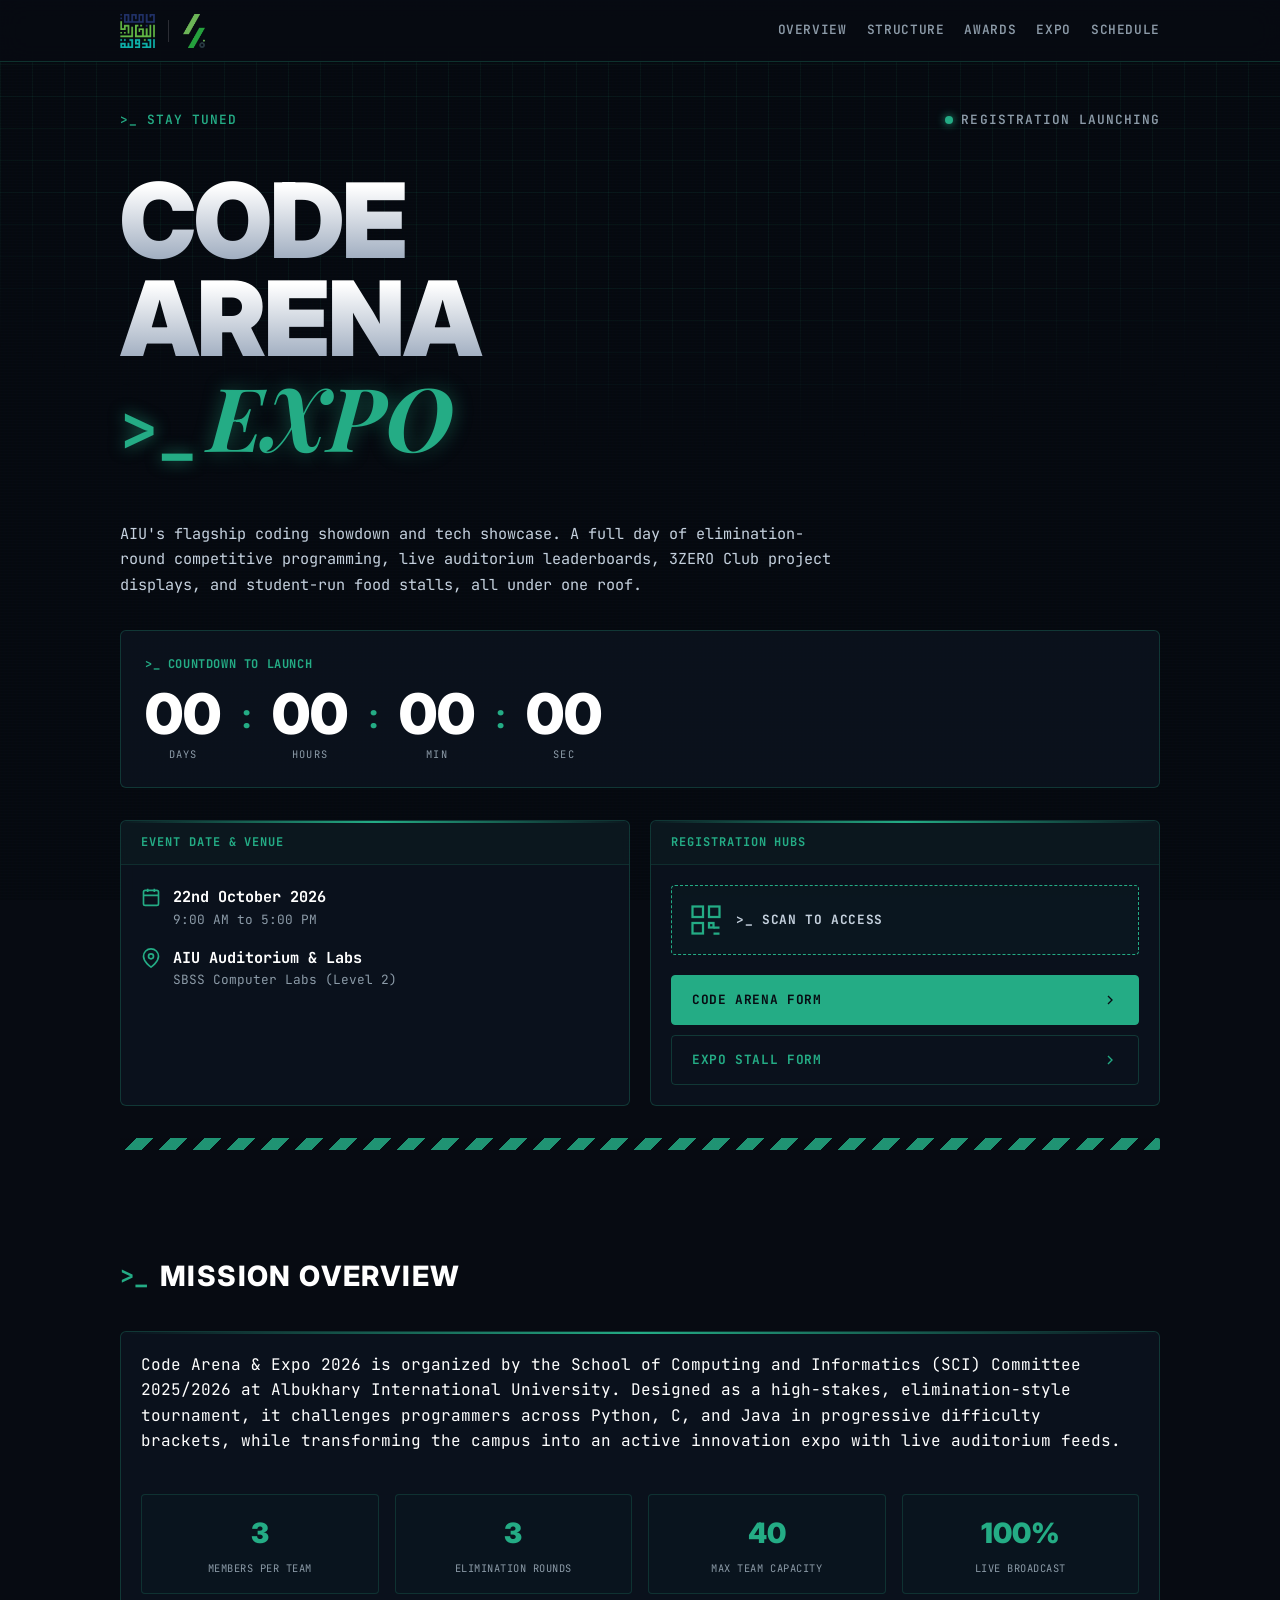
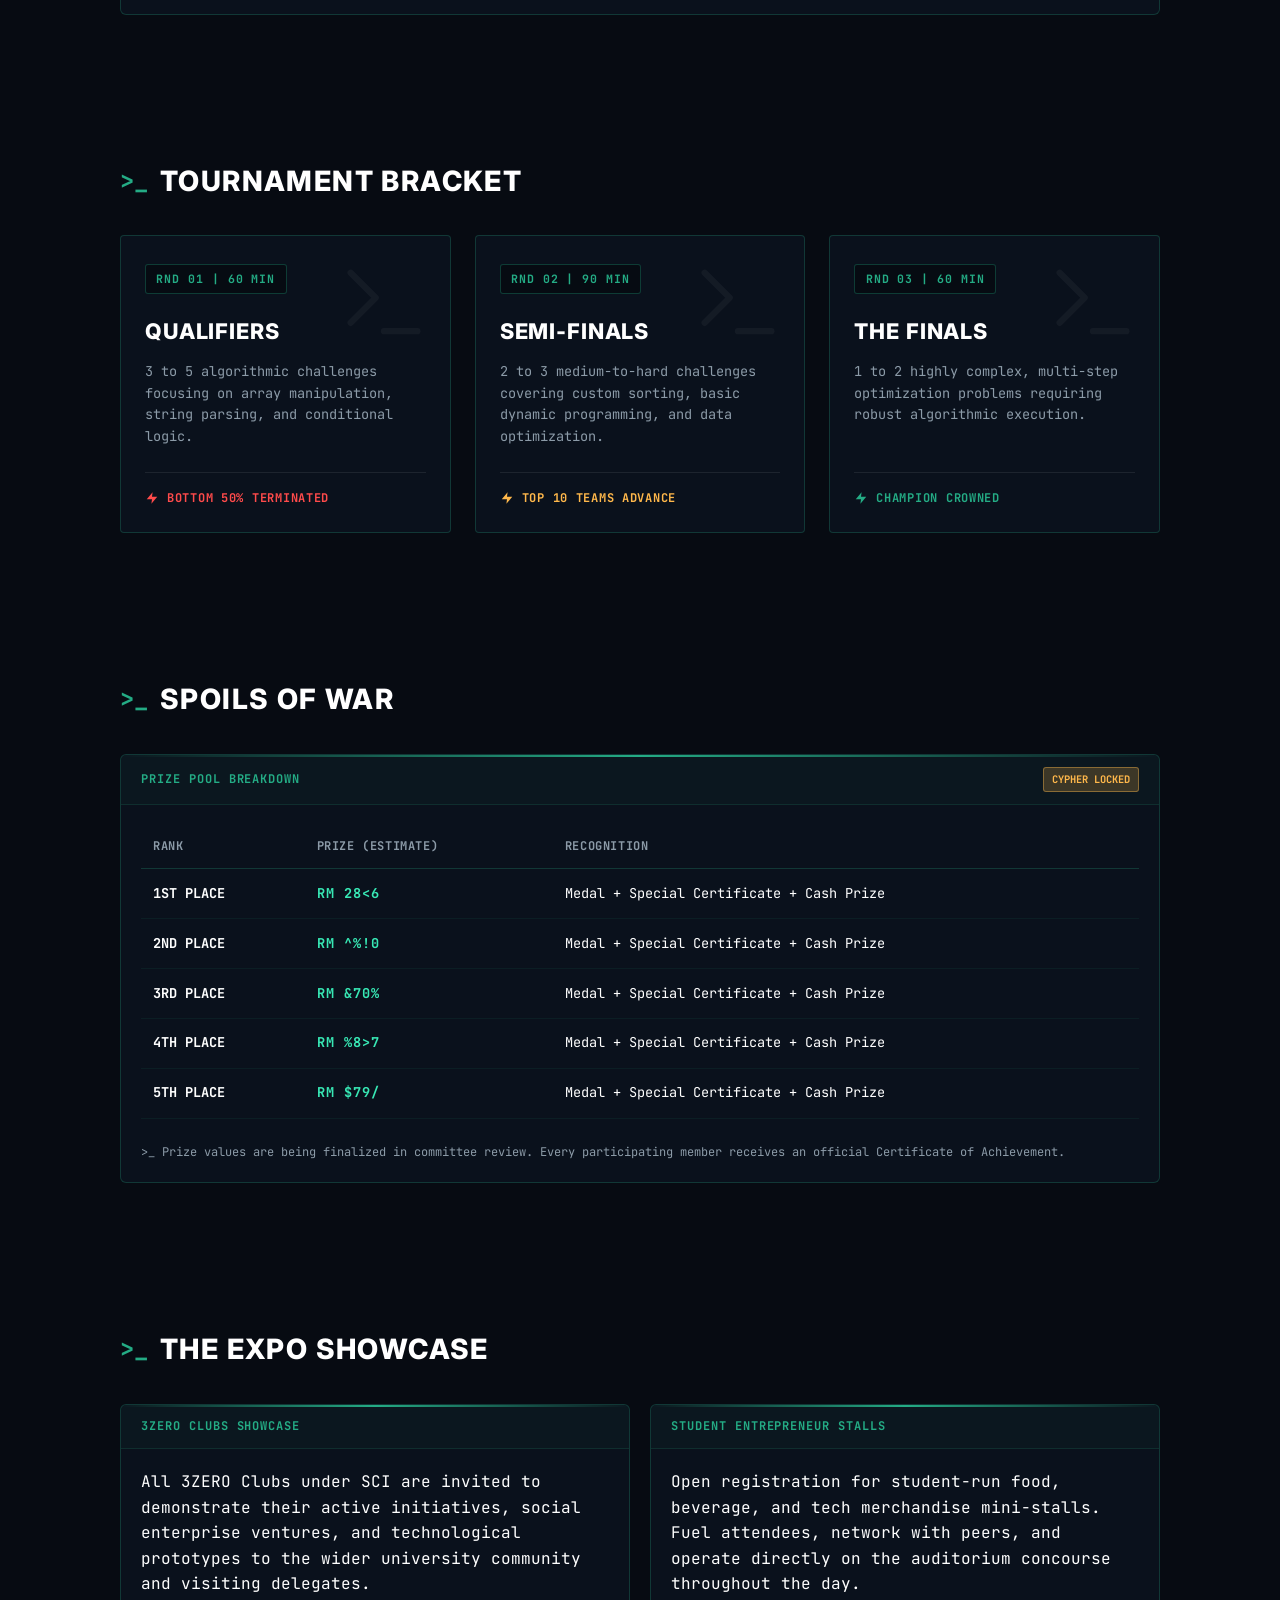
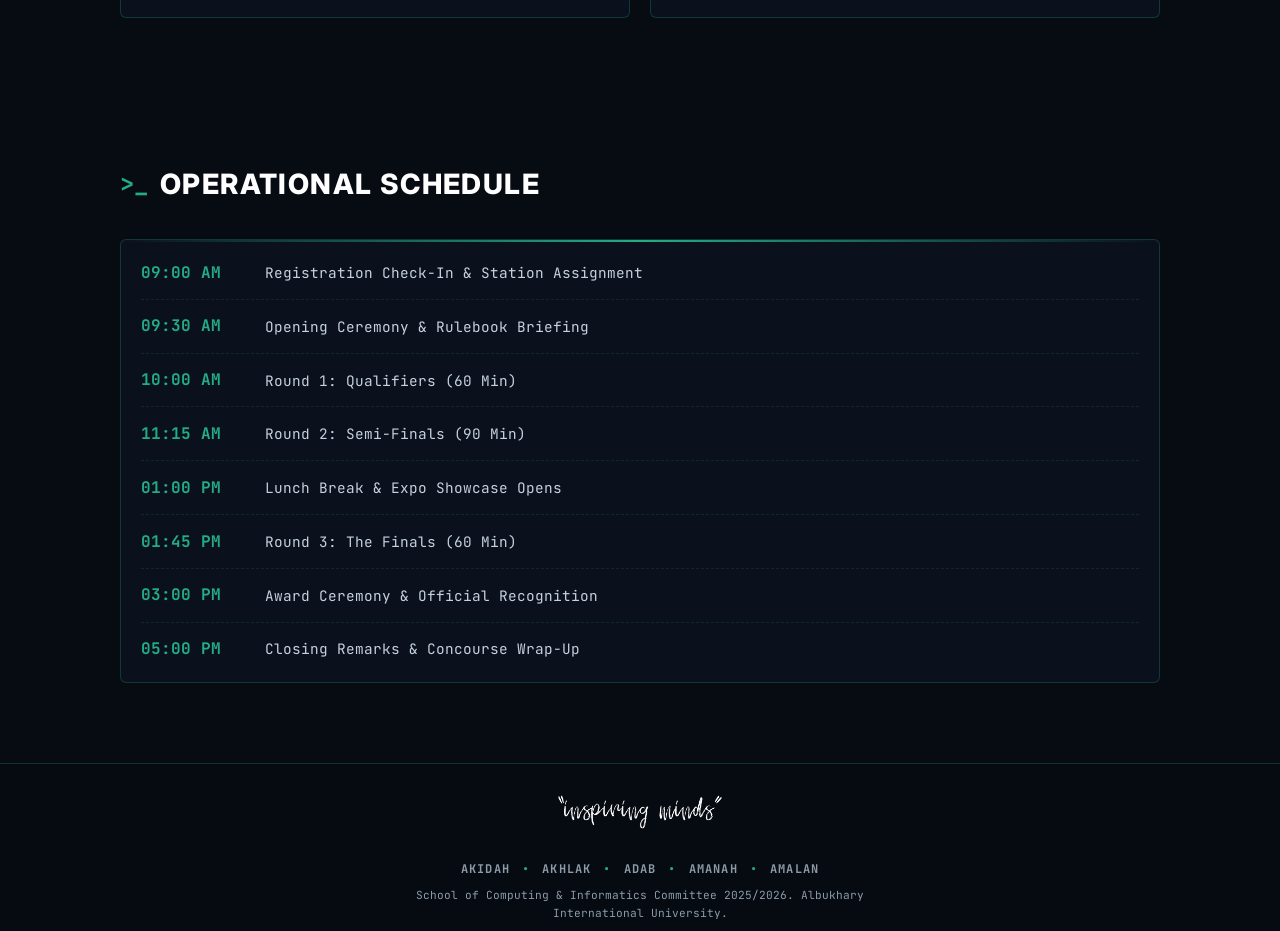
==== index.html @ a4b7fe15 "feat: initial commit for Code Arena & Expo microsite:page" ====
<!DOCTYPE html>
<html lang="en">
<head>
    <meta charset="UTF-8">
    <meta name="viewport" content="width=device-width, initial-scale=1.0">
    <title>Code Arena & Expo 2026 | SCI AIU</title>
    <link rel="stylesheet" href="style.css">
    <link rel="preconnect" href="https://fonts.googleapis.com">
    <link rel="preconnect" href="https://fonts.gstatic.com" crossorigin>
    <link href="https://fonts.googleapis.com/css2?family=Inter:wght@400;700;800;900&family=JetBrains+Mono:wght@400;600;700&family=Playfair+Display:ital,wght@1,600;1,700&display=swap" rel="stylesheet">
</head>
<body>
    <div class="grid-background"></div>
    <div class="scanline"></div>

    <!-- Navigation Header -->
    <header class="navbar">
        <div class="nav-container">
            <div class="logo-group">
                <a href="#" class="logo-link" aria-label="Albukhary International University Home">
                    <img src="aiu-logo.png" alt="AIU Logo" class="brand-logo logo-aiu">
                </a>
                <span class="logo-divider" aria-hidden="true"></span>
                <a href="#" class="logo-link" aria-label="School of Computing and Informatics">
                    <img src="sci-logo.png" alt="SCI Logo" class="brand-logo logo-sci">
                </a>
            </div>
            
            <nav class="nav-links">
                <a href="#overview">OVERVIEW</a>
                <a href="#structure">STRUCTURE</a>
                <a href="#awards">AWARDS</a>
                <a href="#expo">EXPO</a>
                <a href="#schedule">SCHEDULE</a>
            </nav>
        </div>
    </header>

    <main>
        <!-- Hero Section -->
        <section id="hero" class="hero-section">
            <div class="container hero-layout">
                <div class="hero-header-bar">
                    <span class="terminal-tag">>_ STAY TUNED</span>
                    <div class="status-indicator">
                        <span class="pulse-dot"></span>
                        <span>REGISTRATION LAUNCHING</span>
                    </div>
                </div>

                <div class="title-wrapper">
                    <h1 class="main-title">
                        <span class="title-code">CODE</span>
                        <span class="title-arena">ARENA</span>
                    </h1>
                    <div class="expo-line">
                        <span class="prompt-symbol">>_</span>
                        <span class="title-expo">EXPO</span>
                    </div>
                </div>

                <p class="hero-tagline">
                    AIU's flagship coding showdown and tech showcase. A full day of elimination-round competitive programming, live auditorium leaderboards, 3ZERO Club project displays, and student-run food stalls, all under one roof.
                </p>

                <!-- Live Countdown -->
                <div class="countdown-container">
                    <div class="countdown-title">>_ COUNTDOWN TO LAUNCH</div>
                    <div class="countdown-timer" id="countdown">
                        <div class="timer-unit">
                            <span class="timer-num" id="days">00</span>
                            <span class="timer-label">DAYS</span>
                        </div>
                        <span class="timer-colon">:</span>
                        <div class="timer-unit">
                            <span class="timer-num" id="hours">00</span>
                            <span class="timer-label">HOURS</span>
                        </div>
                        <span class="timer-colon">:</span>
                        <div class="timer-unit">
                            <span class="timer-num" id="minutes">00</span>
                            <span class="timer-label">MIN</span>
                        </div>
                        <span class="timer-colon">:</span>
                        <div class="timer-unit">
                            <span class="timer-num" id="seconds">00</span>
                            <span class="timer-label">SEC</span>
                        </div>
                    </div>
                </div>

                <!-- Action Cards: Date & QR -->
                <div class="action-grid">
                    <div class="terminal-card">
                        <div class="card-header">
                            <span class="card-title">EVENT DATE & VENUE</span>
                        </div>
                        <div class="card-body">
                            <div class="meta-row">
                                <svg class="icon-svg meta-icon" viewBox="0 0 24 24" fill="none" stroke="currentColor" stroke-width="2">
                                    <rect x="3" y="4" width="18" height="18" rx="2" ry="2"></rect>
                                    <line x1="16" y1="2" x2="16" y2="6"></line>
                                    <line x1="8" y1="2" x2="8" y2="6"></line>
                                    <line x1="3" y1="10" x2="21" y2="10"></line>
                                </svg>
                                <div>
                                    <div class="meta-main">22nd October 2026</div>
                                    <div class="meta-sub">9:00 AM to 5:00 PM</div>
                                </div>
                            </div>
                            <div class="meta-row">
                                <svg class="icon-svg meta-icon" viewBox="0 0 24 24" fill="none" stroke="currentColor" stroke-width="2">
                                    <path d="M21 10c0 7-9 13-9 13s-9-6-9-13a9 9 0 0 1 18 0z"></path>
                                    <circle cx="12" cy="10" r="3"></circle>
                                </svg>
                                <div>
                                    <div class="meta-main">AIU Auditorium & Labs</div>
                                    <div class="meta-sub">SBSS Computer Labs (Level 2)</div>
                                </div>
                            </div>
                        </div>
                    </div>

                    <div class="terminal-card qr-card">
                        <div class="card-header">
                            <span class="card-title">REGISTRATION HUBS</span>
                        </div>
                        <div class="card-body qr-body">
                            <div class="qr-placeholder" title="QR Code Placeholder">
                                <svg class="icon-svg qr-icon" viewBox="0 0 24 24" fill="none" stroke="currentColor" stroke-width="1.5">
                                    <rect x="3" y="3" width="7" height="7"></rect>
                                    <rect x="14" y="3" width="7" height="7"></rect>
                                    <rect x="3" y="14" width="7" height="7"></rect>
                                    <rect x="14" y="14" width="3" height="3"></rect>
                                    <line x1="17" y1="17" x2="21" y2="17"></line>
                                    <line x1="17" y1="21" x2="21" y2="21"></line>
                                </svg>
                                <span class="qr-text">>_ SCAN TO ACCESS</span>
                            </div>
                            <div class="btn-group">
                                <a href="#arena-reg" class="btn btn-primary">
                                    <span>CODE ARENA FORM</span>
                                    <svg class="icon-svg" viewBox="0 0 24 24" fill="none" stroke="currentColor" stroke-width="2">
                                        <polyline points="9 18 15 12 9 6"></polyline>
                                    </svg>
                                </a>
                                <a href="#expo-reg" class="btn btn-secondary">
                                    <span>EXPO STALL FORM</span>
                                    <svg class="icon-svg" viewBox="0 0 24 24" fill="none" stroke="currentColor" stroke-width="2">
                                        <polyline points="9 18 15 12 9 6"></polyline>
                                    </svg>
                                </a>
                            </div>
                        </div>
                    </div>
                </div>

                <!-- Hazard Banner Strip -->
                <div class="hazard-strip"></div>
            </div>
        </section>

        <!-- Overview Section -->
        <section id="overview" class="section">
            <div class="container">
                <div class="section-title-wrap">
                    <span class="terminal-prefix">>_</span>
                    <h2 class="section-title">MISSION OVERVIEW</h2>
                </div>
                <div class="terminal-card">
                    <div class="card-body">
                        <p class="lead-text">
                            Code Arena & Expo 2026 is organized by the School of Computing and Informatics (SCI) Committee 2025/2026 at Albukhary International University. Designed as a high-stakes, elimination-style tournament, it challenges programmers across Python, C, and Java in progressive difficulty brackets, while transforming the campus into an active innovation expo with live auditorium feeds.
                        </p>
                        <div class="stats-grid">
                            <div class="stat-box">
                                <div class="stat-num">3</div>
                                <div class="stat-label">MEMBERS PER TEAM</div>
                            </div>
                            <div class="stat-box">
                                <div class="stat-num">3</div>
                                <div class="stat-label">ELIMINATION ROUNDS</div>
                            </div>
                            <div class="stat-box">
                                <div class="stat-num">40</div>
                                <div class="stat-label">MAX TEAM CAPACITY</div>
                            </div>
                            <div class="stat-box">
                                <div class="stat-num">100%</div>
                                <div class="stat-label">LIVE BROADCAST</div>
                            </div>
                        </div>
                    </div>
                </div>
            </div>
        </section>

        <!-- Structure Section -->
        <section id="structure" class="section">
            <div class="container">
                <div class="section-title-wrap">
                    <span class="terminal-prefix">>_</span>
                    <h2 class="section-title">TOURNAMENT BRACKET</h2>
                </div>

                <div class="bracket-grid">
                    <!-- Round 1 -->
                    <div class="round-card">
                        <div class="round-badge">RND 01 | 60 MIN</div>
                        <h3 class="round-title">QUALIFIERS</h3>
                        <p class="round-desc">3 to 5 algorithmic challenges focusing on array manipulation, string parsing, and conditional logic.</p>
                        <div class="round-cutoff cut-danger">BOTTOM 50% TERMINATED</div>
                    </div>

                    <!-- Round 2 -->
                    <div class="round-card">
                        <div class="round-badge">RND 02 | 90 MIN</div>
                        <h3 class="round-title">SEMI-FINALS</h3>
                        <p class="round-desc">2 to 3 medium-to-hard challenges covering custom sorting, basic dynamic programming, and data optimization.</p>
                        <div class="round-cutoff cut-warning">TOP 10 TEAMS ADVANCE</div>
                    </div>

                    <!-- Round 3 -->
                    <div class="round-card">
                        <div class="round-badge">RND 03 | 60 MIN</div>
                        <h3 class="round-title">THE FINALS</h3>
                        <p class="round-desc">1 to 2 highly complex, multi-step optimization problems requiring robust algorithmic execution.</p>
                        <div class="round-cutoff cut-success">CHAMPION CROWNED</div>
                    </div>
                </div>
            </div>
        </section>

        <!-- Awards Section -->
        <section id="awards" class="section">
            <div class="container">
                <div class="section-title-wrap">
                    <span class="terminal-prefix">>_</span>
                    <h2 class="section-title">SPOILS OF WAR</h2>
                </div>

                <div class="terminal-card">
                    <div class="card-header">
                        <span class="card-title">PRIZE POOL BREAKDOWN</span>
                        <span class="status-badge">CYPHER LOCKED</span>
                    </div>
                    <div class="card-body">
                        <div class="awards-table-wrapper">
                            <table class="cyber-table">
                                <thead>
                                    <tr>
                                        <th>RANK</th>
                                        <th>PRIZE (ESTIMATE)</th>
                                        <th>RECOGNITION</th>
                                    </tr>
                                </thead>
                                <tbody>
                                    <tr>
                                        <td class="rank-cell">1ST PLACE</td>
                                        <td class="prize-cell cypher-text" data-target="RM 1,000">RM ****</td>
                                        <td>Medal + Special Certificate + Cash Prize</td>
                                    </tr>
                                    <tr>
                                        <td class="rank-cell">2ND PLACE</td>
                                        <td class="prize-cell cypher-text" data-target="RM 750">RM ***</td>
                                        <td>Medal + Special Certificate + Cash Prize</td>
                                    </tr>
                                    <tr>
                                        <td class="rank-cell">3RD PLACE</td>
                                        <td class="prize-cell cypher-text" data-target="RM 500">RM ***</td>
                                        <td>Medal + Special Certificate + Cash Prize</td>
                                    </tr>
                                    <tr>
                                        <td class="rank-cell">4TH PLACE</td>
                                        <td class="prize-cell cypher-text" data-target="RM 300">RM ***</td>
                                        <td>Medal + Special Certificate + Cash Prize</td>
                                    </tr>
                                    <tr>
                                        <td class="rank-cell">5TH PLACE</td>
                                        <td class="prize-cell cypher-text" data-target="RM 150">RM ***</td>
                                        <td>Medal + Special Certificate + Cash Prize</td>
                                    </tr>
                                </tbody>
                            </table>
                        </div>
                        <p class="table-note">>_ Prize values are being finalized in committee review. Every participating member receives an official Certificate of Achievement.</p>
                    </div>
                </div>
            </div>
        </section>

        <!-- Expo Section -->
        <section id="expo" class="section">
            <div class="container">
                <div class="section-title-wrap">
                    <span class="terminal-prefix">>_</span>
                    <h2 class="section-title">THE EXPO SHOWCASE</h2>
                </div>

                <div class="expo-grid">
                    <div class="terminal-card">
                        <div class="card-header">
                            <span class="card-title">3ZERO CLUBS SHOWCASE</span>
                        </div>
                        <div class="card-body">
                            <p>All 3ZERO Clubs under SCI are invited to demonstrate their active initiatives, social enterprise ventures, and technological prototypes to the wider university community and visiting delegates.</p>
                        </div>
                    </div>

                    <div class="terminal-card">
                        <div class="card-header">
                            <span class="card-title">STUDENT ENTREPRENEUR STALLS</span>
                        </div>
                        <div class="card-body">
                            <p>Open registration for student-run food, beverage, and tech merchandise mini-stalls. Fuel attendees, network with peers, and operate directly on the auditorium concourse throughout the day.</p>
                        </div>
                    </div>
                </div>
            </div>
        </section>

        <!-- Schedule Section -->
        <section id="schedule" class="section">
            <div class="container">
                <div class="section-title-wrap">
                    <span class="terminal-prefix">>_</span>
                    <h2 class="section-title">OPERATIONAL SCHEDULE</h2>
                </div>

                <div class="terminal-card">
                    <div class="card-body">
                        <ul class="timeline-list">
                            <li class="timeline-item">
                                <span class="time-stamp">09:00 AM</span>
                                <span class="time-desc">Registration Check-In & Station Assignment</span>
                            </li>
                            <li class="timeline-item">
                                <span class="time-stamp">09:30 AM</span>
                                <span class="time-desc">Opening Ceremony & Rulebook Briefing</span>
                            </li>
                            <li class="timeline-item">
                                <span class="time-stamp">10:00 AM</span>
                                <span class="time-desc">Round 1: Qualifiers (60 Min)</span>
                            </li>
                            <li class="timeline-item">
                                <span class="time-stamp">11:15 AM</span>
                                <span class="time-desc">Round 2: Semi-Finals (90 Min)</span>
                            </li>
                            <li class="timeline-item">
                                <span class="time-stamp">01:00 PM</span>
                                <span class="time-desc">Lunch Break & Expo Showcase Opens</span>
                            </li>
                            <li class="timeline-item">
                                <span class="time-stamp">01:45 PM</span>
                                <span class="time-desc">Round 3: The Finals (60 Min)</span>
                            </li>
                            <li class="timeline-item">
                                <span class="time-stamp">03:00 PM</span>
                                <span class="time-desc">Award Ceremony & Official Recognition</span>
                            </li>
                            <li class="timeline-item">
                                <span class="time-stamp">05:00 PM</span>
                                <span class="time-desc">Closing Remarks & Concourse Wrap-Up</span>
                            </li>
                        </ul>
                    </div>
                </div>
            </div>
        </section>
    </main>

    <!-- Footer -->
    <footer class="footer">
        <div class="container footer-content">
            <div class="quote-wrapper">
                <a href="#" class="footer-link" aria-label="Inspiring Minds">
                    <img src="inspiring-minds.png" alt="Inspiring Minds Logo" class="brand-footer inspiring-minds">
                </a>
                <!-- <span class="quote-text">"inspiring minds"</span> -->
            </div>
            <div class="values-bar">
                <span>AKIDAH</span>
                <span class="dot">•</span>
                <span>AKHLAK</span>
                <span class="dot">•</span>
                <span>ADAB</span>
                <span class="dot">•</span>
                <span>AMANAH</span>
                <span class="dot">•</span>
                <span>AMALAN</span>
            </div>
            <div class="copyright-text">
                School of Computing & Informatics Committee 2025/2026. Albukhary International University.
            </div>
        </div>
    </footer>

    <script src="script.js"></script>
</body>
</html>
---- style.css ----
/* Design System Variables */
:root {
    --bg-dark: #070b12;
    --bg-card: rgba(13, 20, 32, 0.75);
    --border-color: rgba(36, 172, 133, 0.25);
    --border-glow: #24ac85;
    --accent-mint: #24ac85;
    --accent-mint-bright: #38e8b5;
    --accent-silver: #c5d1de;
    --text-white: #ffffff;
    --text-muted: #8c9ba8;
    --danger-red: #ff4b4b;
    --warning-yellow: #ffb84b;
    
    --font-heading: 'Inter', -apple-system, BlinkMacSystemFont, sans-serif;
    --font-mono: 'JetBrains Mono', monospace;
    --font-serif: 'Playfair Display', serif;
}

* {
    box-sizing: border-box;
    margin: 0;
    padding: 0;
}

html {
    scroll-behavior: smooth;
    background-color: var(--bg-dark);
    color: var(--text-white);
    font-family: var(--font-mono);
}

body {
    min-height: 100vh;
    position: relative;
    overflow-x: hidden;
    line-height: 1.6;
}

/* --- Global Canvas & Background Elements --- */
.global-canvas {
    position: fixed;
    inset: 0;
    pointer-events: none;
    z-index: -2;
    overflow: hidden;
}

/* Faint Chevron */
.bg-chevron {
    position: absolute;
    top: 10%;
    right: -5%;
    width: clamp(300px, 50vw, 650px);
    height: auto;
    color: rgba(36, 172, 133, 0.05); /* Very faint mint */
    transform: scale(1.1);
}

/* Floating Tech Squares using radial-gradient dots */
.floating-data-nodes {
    position: absolute;
    inset: 0;
    background-image: 
        radial-gradient(rgba(36, 172, 133, 0.3) 2px, transparent 2px),
        radial-gradient(rgba(36, 172, 133, 0.15) 3px, transparent 3px),
        radial-gradient(rgba(36, 172, 133, 0.25) 2px, transparent 2px);
    background-size: 250px 250px, 400px 400px, 300px 300px;
    background-position: 15% 20%, 80% 60%, 45% 85%;
    opacity: 0.8;
}

/* Cyber Grid & Scanline Background */
/* .grid-background {
    position: fixed;
    top: 0;
    left: 0;
    width: 100vw;
    height: 100vh;
    background-image: 
        linear-gradient(to right, rgba(36, 172, 133, 0.05) 1px, transparent 1px),
        linear-gradient(to bottom, rgba(36, 172, 133, 0.05) 1px, transparent 1px);
    background-size: 32px 32px;
    pointer-events: none;
    z-index: -2;
} */

.grid-background {
  position: fixed;
  top: 0;
  left: 0;
  width: 100vw;
  height: 100vh;
  background-image: 
    linear-gradient(to right, rgba(36, 172, 133, 0.08) 1px, transparent 1px),
    linear-gradient(to bottom, rgba(36, 172, 133, 0.08) 1px, transparent 1px);
  background-size: 32px 32px;
  pointer-events: none;
  z-index: -2;

  /* Radial fade mask from Code 2 */
  -webkit-mask-image: radial-gradient(ellipse 80% 50% at 50% 0%, #000 70%, transparent 100%);
  mask-image: radial-gradient(ellipse 80% 50% at 50% 0%, #000 70%, transparent 100%);
}

.scanline {
    position: fixed;
    top: 0;
    left: 0;
    width: 100vw;
    height: 100vh;
    background: linear-gradient(rgba(18, 16, 16, 0) 50%, rgba(0, 0, 0, 0.25) 50%), linear-gradient(90deg, rgba(255, 0, 0, 0.02), rgba(0, 255, 0, 0.01), rgba(0, 0, 255, 0.02));
    background-size: 100% 3px, 4px 100%;
    pointer-events: none;
    z-index: -1;
    opacity: 0.6;
}

/* Layout Utilities */
.container {
    width: 100%;
    max-width: 1080px;
    margin: 0 auto;
    padding: 0 1.25rem;
}

.section {
    padding: 4.5rem 0;
}

.section-title-wrap {
    display: flex;
    align-items: center;
    gap: 0.75rem;
    margin-bottom: 2rem;
}

.terminal-prefix {
    color: var(--accent-mint);
    font-size: 1.5rem;
    font-weight: 700;
}

.section-title {
    font-family: var(--font-heading);
    font-size: 1.75rem;
    font-weight: 800;
    letter-spacing: 0.05em;
    color: var(--text-white);
}

/* Navigation Header */
.navbar {
    position: sticky;
    top: 0;
    background: rgba(7, 11, 18, 0.9);
    backdrop-filter: blur(12px);
    border-bottom: 1px solid var(--border-color);
    z-index: 100;
}

.nav-container {
    max-width: 1080px;
    margin: 0 auto;
    padding: 0.85rem 1.25rem;
    display: flex;
    justify-content: space-between;
    align-items: center;
}

.logo-group {
    display: flex;
    align-items: center;
    gap: 1rem;
}

/* .logo-placeholder {
    display: flex;
    align-items: center;
    gap: 0.5rem;
    padding: 0.35rem 0.65rem;
    border: 1px dashed var(--accent-mint);
    border-radius: 4px;
    color: var(--accent-mint);
    font-size: 0.85rem;
    font-weight: 700;
}

.logo-text {
    letter-spacing: 0.05em;
}

.sci-badge {
    background: var(--accent-mint);
    color: var(--bg-dark);
    font-family: var(--font-heading);
    font-weight: 800;
    font-size: 0.85rem;
    padding: 0.35rem 0.75rem;
    border-radius: 3px;
    letter-spacing: 0.05em;
} */

/* Navigation Logos */
.logo-group {
    display: flex;
    align-items: center;
    gap: 0.85rem;
}

.logo-link {
    display: inline-flex;
    align-items: center;
    text-decoration: none;
    line-height: 0;
}

.brand-logo {
    height: 34px;
    width: auto;
    object-fit: contain;
    display: block;
    transition: filter 0.2s ease, opacity 0.2s ease;
}

.brand-logo:hover {
    filter: drop-shadow(0 0 8px rgba(36, 172, 134, 0.843));
    opacity: 0.95;
}

/* Subtle tech vertical divider between the two brand marks */
.logo-divider {
    width: 1px;
    height: 22px;
    background: rgba(255, 255, 255, 0.15);
}

.nav-links {
    display: flex;
    gap: 1.25rem;
}

.nav-links a {
    color: var(--text-muted);
    text-decoration: none;
    font-size: 0.8rem;
    font-weight: 600;
    letter-spacing: 0.05em;
    transition: color 0.2s ease, text-shadow 0.2s ease;
}

.nav-links a:hover {
    color: var(--accent-mint-bright);
    text-shadow: 0 0 8px rgba(36, 172, 133, 0.6);
}

/* Hero Section */
.hero-section {
    padding: 3rem 0 2rem 0;
}

.hero-layout {
    display: flex;
    flex-direction: column;
    gap: 2rem;
}

.hero-header-bar {
    display: flex;
    justify-content: space-between;
    align-items: center;
    font-size: 0.8rem;
    font-weight: 600;
    letter-spacing: 0.08em;
}

.terminal-tag {
    color: var(--accent-mint);
}

.status-indicator {
    display: flex;
    align-items: center;
    gap: 0.5rem;
    color: var(--text-muted);
}

.pulse-dot {
    width: 8px;
    height: 8px;
    background-color: var(--accent-mint);
    border-radius: 50%;
    box-shadow: 0 0 8px var(--accent-mint);
    animation: pulse 1.8s infinite;
}

/* Title Styling matching Poster Canva specs */
.title-wrapper {
    display: flex;
    flex-direction: column;
    margin: 0.5rem 0;
}

.main-title {
    font-family: var(--font-heading);
    font-size: clamp(3rem, 10vw, 6.5rem);
    font-weight: 900;
    line-height: 0.95;
    letter-spacing: -0.02em;
    display: flex;
    flex-direction: column;
}

.title-code, .title-arena {
    background: linear-gradient(180deg, #ffffff 15%, #94a3b8 100%);
    -webkit-background-clip: text;
    -webkit-text-fill-color: transparent;
    display: block;
}

.expo-line {
    display: flex;
    align-items: baseline;
    gap: 0.75rem;
    margin-top: 0.25rem;
}

.prompt-symbol {
    font-family: var(--font-mono);
    font-size: clamp(2rem, 6vw, 4rem);
    color: var(--accent-mint);
    font-weight: 700;
    text-shadow: 0 0 16px rgba(36, 172, 133, 0.6);
}

.title-expo {
    font-family: var(--font-serif);
    font-style: italic;
    font-size: clamp(2.5rem, 8vw, 5.5rem);
    font-weight: 700;
    color: var(--accent-mint);
    line-height: 1;
    text-shadow: 0 0 20px rgba(36, 172, 133, 0.4);
}

.hero-tagline {
    font-size: 0.95rem;
    color: var(--accent-silver);
    max-width: 720px;
    line-height: 1.7;
}

/* Countdown Clock */
.countdown-container {
    background: var(--bg-card);
    border: 1px solid var(--border-color);
    border-radius: 6px;
    padding: 1.5rem;
    position: relative;
}

.countdown-title {
    font-size: 0.75rem;
    color: var(--accent-mint);
    font-weight: 700;
    margin-bottom: 0.75rem;
    letter-spacing: 0.05em;
}

.countdown-timer {
    display: flex;
    align-items: center;
    gap: 1rem;
}

.timer-unit {
    display: flex;
    flex-direction: column;
    align-items: center;
}

.timer-num {
    font-family: var(--font-heading);
    font-size: clamp(2rem, 6vw, 3.5rem);
    font-weight: 900;
    color: var(--text-white);
    line-height: 1;
}

.timer-label {
    font-size: 0.65rem;
    color: var(--text-muted);
    letter-spacing: 0.1em;
    margin-top: 0.25rem;
}

.timer-colon {
    font-size: 2rem;
    color: var(--accent-mint);
    font-weight: 700;
    margin-bottom: 1rem;
}

/* Action Cards */
.action-grid {
    display: grid;
    grid-template-columns: 1fr;
    gap: 1.25rem;
}

@media (min-width: 768px) {
    .action-grid {
        grid-template-columns: 1fr 1fr;
    }
}

.terminal-card {
    background: var(--bg-card);
    border: 1px solid var(--border-color);
    border-radius: 6px;
    position: relative;
    overflow: hidden;
    backdrop-filter: blur(8px);
}

.terminal-card::before {
    content: '';
    position: absolute;
    top: 0;
    left: 0;
    width: 100%;
    height: 2px;
    background: linear-gradient(90deg, transparent, var(--accent-mint), transparent);
}

.card-header {
    display: flex;
    justify-content: space-between;
    align-items: center;
    padding: 0.75rem 1.25rem;
    border-bottom: 1px solid rgba(36, 172, 133, 0.15);
    background: rgba(36, 172, 133, 0.03);
}

.card-title {
    font-size: 0.75rem;
    font-weight: 700;
    color: var(--accent-mint);
    letter-spacing: 0.08em;
}

.card-body {
    padding: 1.25rem;
    display: flex;
    flex-direction: column;
    gap: 1rem;
}

.meta-row {
    display: flex;
    align-items: flex-start;
    gap: 0.75rem;
}

.meta-icon {
    width: 20px;
    height: 20px;
    color: var(--accent-mint);
    flex-shrink: 0;
    margin-top: 2px;
}

.meta-main {
    font-size: 0.95rem;
    font-weight: 700;
    color: var(--text-white);
}

.meta-sub {
    font-size: 0.8rem;
    color: var(--text-muted);
}

/* QR Code & Buttons */
.qr-body {
    display: flex;
    flex-direction: column;
    gap: 1.25rem;
}

.qr-placeholder {
    display: flex;
    align-items: center;
    gap: 0.75rem;
    padding: 1rem;
    border: 1px dashed var(--accent-mint);
    border-radius: 4px;
    background: rgba(36, 172, 133, 0.03);
}

.qr-icon {
    width: 36px;
    height: 36px;
    color: var(--accent-mint);
}

.qr-text {
    font-size: 0.8rem;
    font-weight: 700;
    color: var(--accent-silver);
    letter-spacing: 0.05em;
}

.btn-group {
    display: flex;
    flex-direction: column;
    gap: 0.65rem;
}

.btn {
    display: flex;
    align-items: center;
    justify-content: space-between;
    padding: 0.85rem 1.25rem;
    font-family: var(--font-mono);
    font-size: 0.8rem;
    font-weight: 700;
    text-decoration: none;
    border-radius: 4px;
    transition: all 0.25s ease;
    letter-spacing: 0.05em;
}

.btn .icon-svg {
    width: 16px;
    height: 16px;
    transition: transform 0.2s ease;
}

.btn:hover .icon-svg {
    transform: translateX(4px);
}

.btn-primary {
    background: var(--accent-mint);
    color: var(--bg-dark);
    border: 1px solid var(--accent-mint);
}

.btn-primary:hover {
    background: var(--accent-mint-bright);
    box-shadow: 0 0 14px rgba(36, 172, 133, 0.6);
}

.btn-secondary {
    background: transparent;
    color: var(--accent-mint);
    border: 1px solid var(--border-color);
}

.btn-secondary:hover {
    background: rgba(36, 172, 133, 0.1);
    border-color: var(--accent-mint);
}

/* Hazard Banner Strip matching poster */
.hazard-strip {
    height: 12px;
    width: 100%;
    background: repeating-linear-gradient(
        -45deg,
        var(--accent-mint),
        var(--accent-mint) 12px,
        var(--bg-dark) 12px,
        var(--bg-dark) 24px
    );
    border-radius: 2px;
    opacity: 0.85;
}

/* Stats Grid */
.stats-grid {
    display: grid;
    grid-template-columns: repeat(2, 1fr);
    gap: 1rem;
    margin-top: 1.5rem;
}

@media (min-width: 640px) {
    .stats-grid {
        grid-template-columns: repeat(4, 1fr);
    }
}

.stat-box {
    border: 1px solid rgba(36, 172, 133, 0.2);
    background: rgba(36, 172, 133, 0.02);
    padding: 1rem;
    border-radius: 4px;
    text-align: center;
}

.stat-num {
    font-family: var(--font-heading);
    font-size: 1.75rem;
    font-weight: 900;
    color: var(--accent-mint);
}

.stat-label {
    font-size: 0.65rem;
    color: var(--text-muted);
    letter-spacing: 0.05em;
    margin-top: 0.25rem;
}

/* Tournament Bracket
.bracket-grid {
    display: grid;
    grid-template-columns: 1fr;
    gap: 1.25rem;
}

@media (min-width: 768px) {
    .bracket-grid {
        grid-template-columns: repeat(3, 1fr);
    }
}

.round-card {
    background: var(--bg-card);
    border: 1px solid var(--border-color);
    border-radius: 6px;
    padding: 1.5rem;
    display: flex;
    flex-direction: column;
    gap: 0.85rem;
    position: relative;
    transition: transform 0.2s ease, border-color 0.2s ease;
}

.round-card:hover {
    transform: translateY(-4px);
    border-color: var(--accent-mint);
}

.round-badge {
    font-size: 0.75rem;
    font-weight: 700;
    color: var(--accent-mint);
    letter-spacing: 0.08em;
}

.round-title {
    font-family: var(--font-heading);
    font-size: 1.25rem;
    font-weight: 800;
    color: var(--text-white);
}

.round-desc {
    font-size: 0.85rem;
    color: var(--text-muted);
    line-height: 1.5;
    flex-grow: 1;
}

.round-cutoff {
    font-size: 0.75rem;
    font-weight: 700;
    padding: 0.45rem 0.65rem;
    border-radius: 3px;
    letter-spacing: 0.05em;
    text-align: center;
}

.cut-danger {
    background: rgba(255, 75, 75, 0.15);
    color: var(--danger-red);
    border: 1px solid rgba(255, 75, 75, 0.3);
}

.cut-warning {
    background: rgba(255, 184, 75, 0.15);
    color: var(--warning-yellow);
    border: 1px solid rgba(255, 184, 75, 0.3);
}

.cut-success {
    background: rgba(36, 172, 133, 0.15);
    color: var(--accent-mint);
    border: 1px solid var(--accent-mint);
} */


.bracket-grid {
    display: grid;
    grid-template-columns: 1fr;
    gap: 1.5rem;
}

@media (min-width: 768px) {
    .bracket-grid {
        grid-template-columns: repeat(3, 1fr);
    }
}

.round-card {
    position: relative;
    background: var(--bg-card);
    border: 1px solid var(--border-color);
    border-radius: 4px;
    padding: 1.75rem 1.5rem 1.5rem;
    display: flex;
    flex-direction: column;
    overflow: hidden;
    transition: border-color 0.25s ease, transform 0.25s ease, box-shadow 0.25s ease;
}

.round-card:hover {
    transform: translateY(-3px);
    border-color: var(--accent-mint);
    box-shadow: 0 10px 30px -10px rgba(0, 0, 0, 0.6), 0 0 15px rgba(36, 172, 133, 0.12);
}

/* Watermark Terminal SVG (Injected via CSS mask) */
.round-card::before {
    content: "";
    position: absolute;
    top: 1rem;
    right: 1rem;
    width: 100px;
    height: 100px;
    background-color: #ffffff;
    -webkit-mask: url("data:image/svg+xml,%3Csvg xmlns='http://www.w3.org/2000/svg' viewBox='0 0 24 24' fill='none' stroke='black' stroke-width='1.5' stroke-linecap='round' stroke-linejoin='round'%3E%3Cpolyline points='4 17 10 11 4 5'/%3E%3Cline x1='12' y1='19' x2='20' y2='19'/%3E%3C/svg%3E") no-repeat center / contain;
    mask: url("data:image/svg+xml,%3Csvg xmlns='http://www.w3.org/2000/svg' viewBox='0 0 24 24' fill='none' stroke='black' stroke-width='1.5' stroke-linecap='round' stroke-linejoin='round'%3E%3Cpolyline points='4 17 10 11 4 5'/%3E%3Cline x1='12' y1='19' x2='20' y2='19'/%3E%3C/svg%3E") no-repeat center / contain;
    opacity: 0.04;
    pointer-events: none;
    transition: opacity 0.3s ease, transform 0.3s ease;
}

.round-card:hover::before {
    opacity: 0.08;
    transform: scale(1.04);
}

/* Badge (Self-aligned mono tag pill) */
.round-badge {
    align-self: flex-start;
    font-family: var(--font-mono);
    font-size: 0.72rem;
    font-weight: 700;
    color: var(--accent-mint);
    background: rgba(7, 11, 18, 0.8);
    border: 1px solid rgba(36, 172, 133, 0.3);
    padding: 0.3rem 0.65rem;
    border-radius: 3px;
    letter-spacing: 0.08em;
    margin-bottom: 1.25rem;
    z-index: 1;
}

/* Titles & Descriptions */
.round-title {
    font-family: var(--font-heading);
    font-size: 1.35rem;
    font-weight: 800;
    color: var(--text-white);
    letter-spacing: 0.04em;
    text-transform: uppercase;
    margin-bottom: 0.75rem;
    z-index: 1;
}

.round-desc {
    font-size: 0.85rem;
    color: var(--text-muted);
    line-height: 1.6;
    flex-grow: 1;
    margin-bottom: 1.5rem;
    z-index: 1;
}

/* Footer Cutoff Badges with Zap SVG Mask */
.round-cutoff {
    margin-top: auto;
    display: flex;
    align-items: center;
    gap: 0.5rem;
    font-family: var(--font-mono);
    font-size: 0.75rem;
    font-weight: 700;
    letter-spacing: 0.06em;
    text-transform: uppercase;
    padding-top: 1rem;
    border-top: 1px solid rgba(255, 255, 255, 0.08);
    z-index: 1;
}

/* Pure SVG Zap icon via CSS mask (no emojis, inherits color) */
.round-cutoff::before {
    content: "";
    display: inline-block;
    width: 14px;
    height: 14px;
    flex-shrink: 0;
    background-color: currentColor;
    -webkit-mask: url("data:image/svg+xml,%3Csvg xmlns='http://www.w3.org/2000/svg' viewBox='0 0 24 24' fill='black'%3E%3Cpolygon points='13 2 3 14 12 14 11 22 21 10 12 10 13 2'/%3E%3C/svg%3E") no-repeat center / contain;
    mask: url("data:image/svg+xml,%3Csvg xmlns='http://www.w3.org/2000/svg' viewBox='0 0 24 24' fill='black'%3E%3Cpolygon points='13 2 3 14 12 14 11 22 21 10 12 10 13 2'/%3E%3C/svg%3E") no-repeat center / contain;
}

.cut-danger {
    color: var(--danger-red);
}

.cut-warning {
    color: var(--warning-yellow);
}

.cut-success {
    color: var(--accent-mint);
}


/* Awards Section & Cyber Matrix Table */
.status-badge {
    font-size: 0.65rem;
    font-weight: 700;
    background: rgba(255, 184, 75, 0.2);
    color: var(--warning-yellow);
    padding: 0.2rem 0.5rem;
    border-radius: 3px;
    border: 1px solid rgba(255, 184, 75, 0.4);
}

.awards-table-wrapper {
    overflow-x: auto;
}

.cyber-table {
    width: 100%;
    border-collapse: collapse;
    font-size: 0.85rem;
    text-align: left;
}

.cyber-table th {
    padding: 0.75rem;
    border-bottom: 1px solid var(--border-color);
    color: var(--text-muted);
    font-size: 0.75rem;
    letter-spacing: 0.05em;
}

.cyber-table td {
    padding: 0.85rem 0.75rem;
    border-bottom: 1px solid rgba(36, 172, 133, 0.08);
}

.rank-cell {
    font-weight: 700;
    color: var(--text-white);
}

.prize-cell {
    font-family: var(--font-mono);
    font-weight: 700;
    color: var(--accent-mint-bright);
    letter-spacing: 0.08em;
}

.cypher-text {
    cursor: pointer;
    user-select: none;
    transition: color 0.2s ease;
}

.table-note {
    font-size: 0.75rem;
    color: var(--text-muted);
    margin-top: 0.5rem;
}

/* Expo Section */
.expo-grid {
    display: grid;
    grid-template-columns: 1fr;
    gap: 1.25rem;
}

@media (min-width: 768px) {
    .expo-grid {
        grid-template-columns: 1fr 1fr;
    }
}

/* Schedule Timeline */
.timeline-list {
    list-style: none;
    display: flex;
    flex-direction: column;
    gap: 0.85rem;
}

.timeline-item {
    display: flex;
    flex-direction: column;
    gap: 0.25rem;
    padding-bottom: 0.85rem;
    border-bottom: 1px dashed rgba(36, 172, 133, 0.15);
}

@media (min-width: 640px) {
    .timeline-item {
        flex-direction: row;
        align-items: center;
        gap: 1.5rem;
    }
}

.timeline-item:last-child {
    border-bottom: none;
    padding-bottom: 0;
}

.time-stamp {
    font-weight: 700;
    color: var(--accent-mint);
    min-width: 100px;
}

.time-desc {
    color: var(--accent-silver);
    font-size: 0.9rem;
}

/* Footer */
.footer {
    border-top: 1px solid var(--border-color);
    padding: 0.5rem 0;
    background: rgba(7, 11, 18, 0.95);
    margin-top: 0.5rem;
}

.footer-content {
    display: flex;
    flex-direction: column;
    align-items: center;
    gap: 0.5rem;
    text-align: center;
}

/* .quote-text {
    font-family: var(--font-serif);
    font-style: italic;
    font-size: 1.4rem;
    color: var(--accent-silver);
} */

.brand-footer {
    height: 80px;
    width: auto;
    object-fit: contain;
    display: block;
    transition: filter 0.5s ease, opacity 0.2s ease;
}

.brand-footer:hover {
    filter: drop-shadow(0 0 8px rgb(36, 172, 134));
    opacity: 0.95;
    transition: 0.5s;
}

.values-bar {
    display: flex;
    flex-wrap: wrap;
    justify-content: center;
    gap: 0.75rem;
    font-size: 0.75rem;
    font-weight: 700;
    letter-spacing: 0.1em;
    color: var(--text-muted);
}

.values-bar .dot {
    color: var(--accent-mint);
}

.copyright-text {
    font-size: 0.7rem;
    color: var(--text-muted);
    max-width: 500px;
}

/* Icons */
.icon-svg {
    display: inline-block;
    vertical-align: middle;
}

/* Animations */
@keyframes pulse {
    0% {
        transform: scale(0.95);
        box-shadow: 0 0 0 0 rgba(36, 172, 133, 0.7);
    }
    70% {
        transform: scale(1);
        box-shadow: 0 0 0 8px rgba(36, 172, 133, 0);
    }
    100% {
        transform: scale(0.95);
        box-shadow: 0 0 0 0 rgba(36, 172, 133, 0);
    }
}
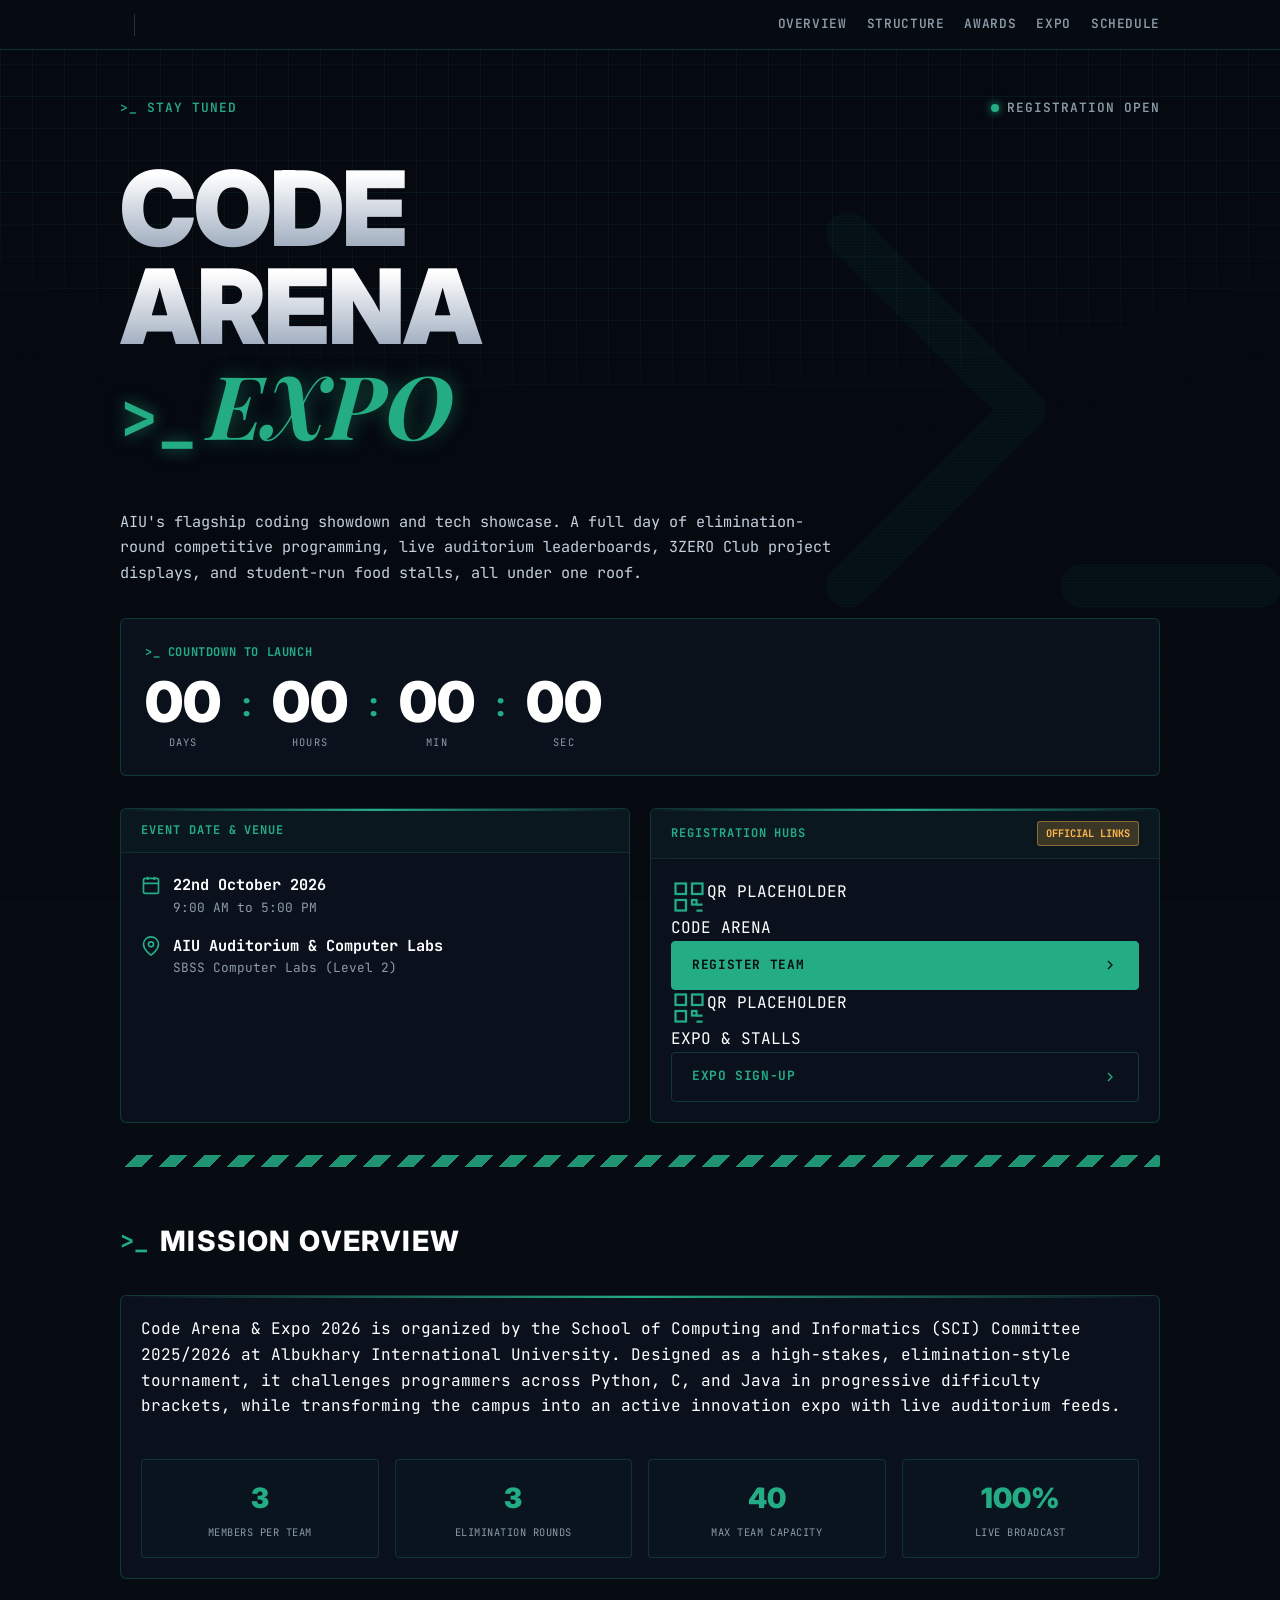
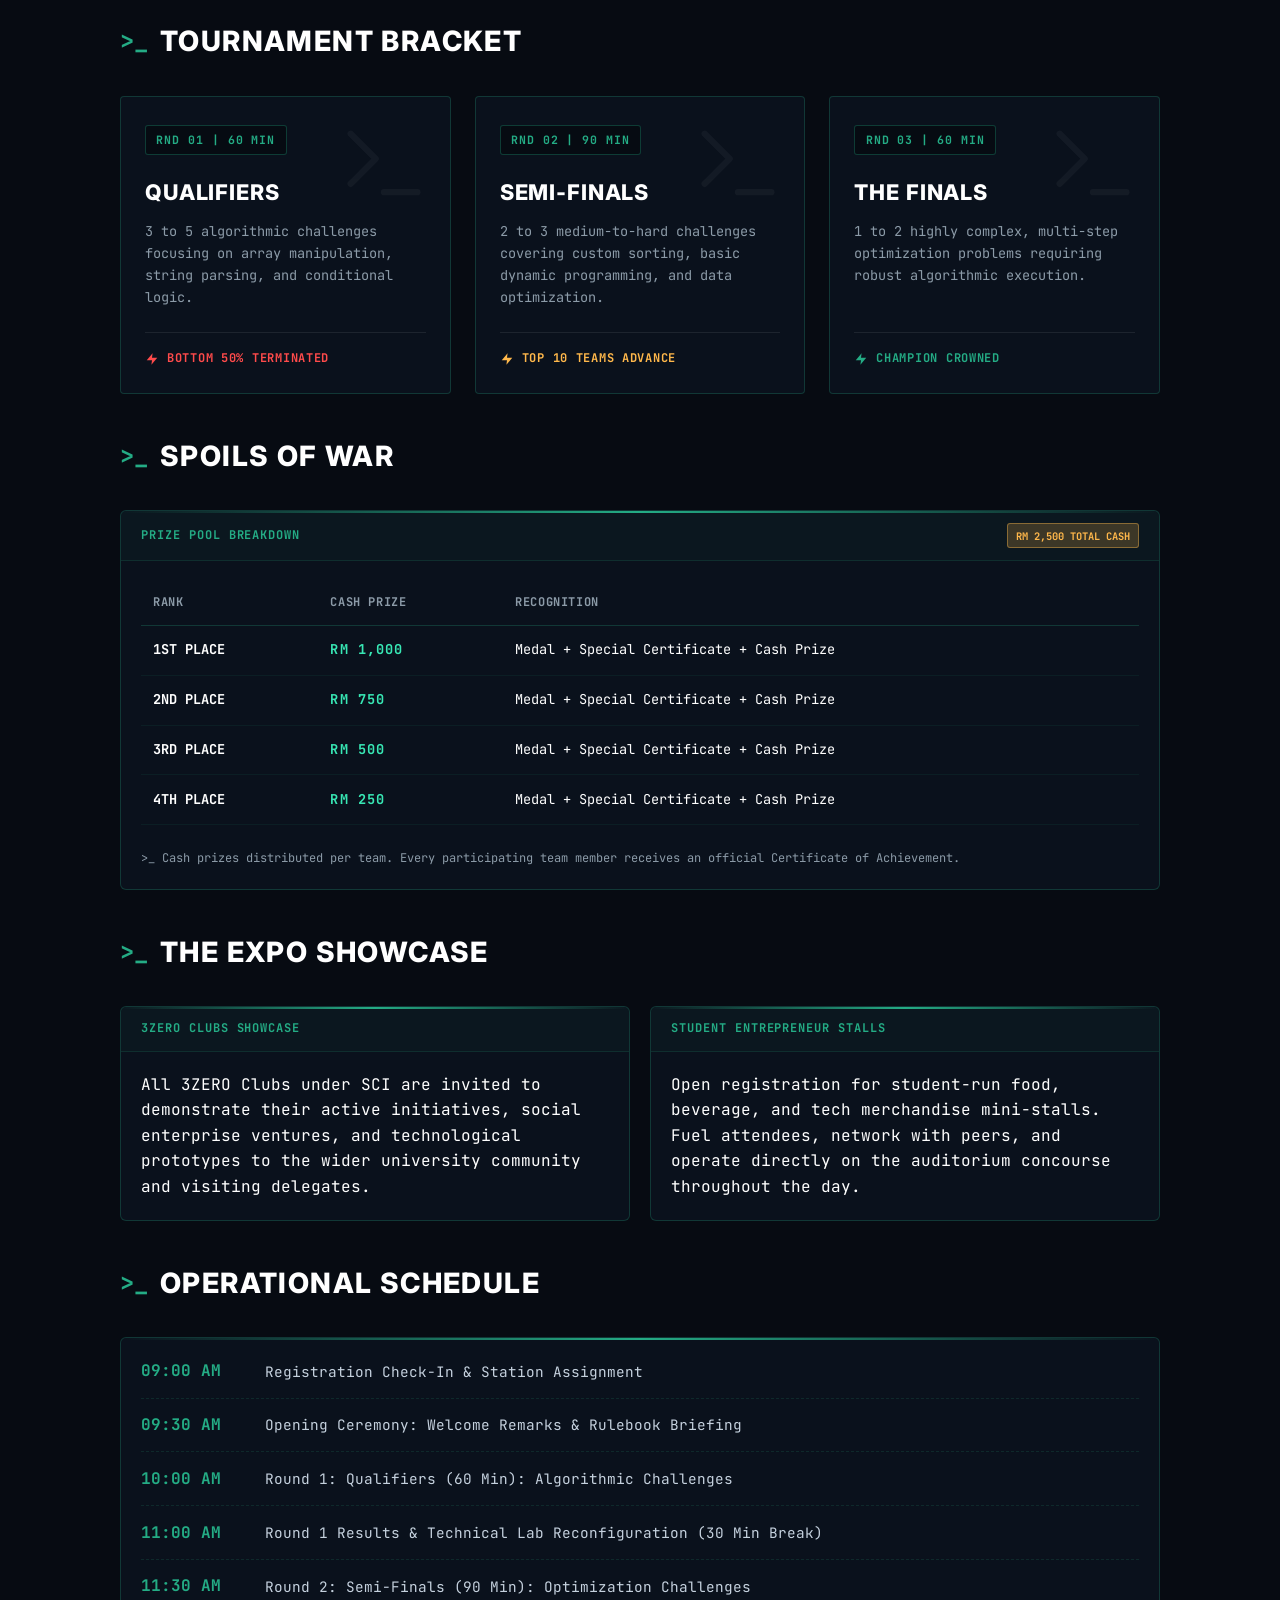
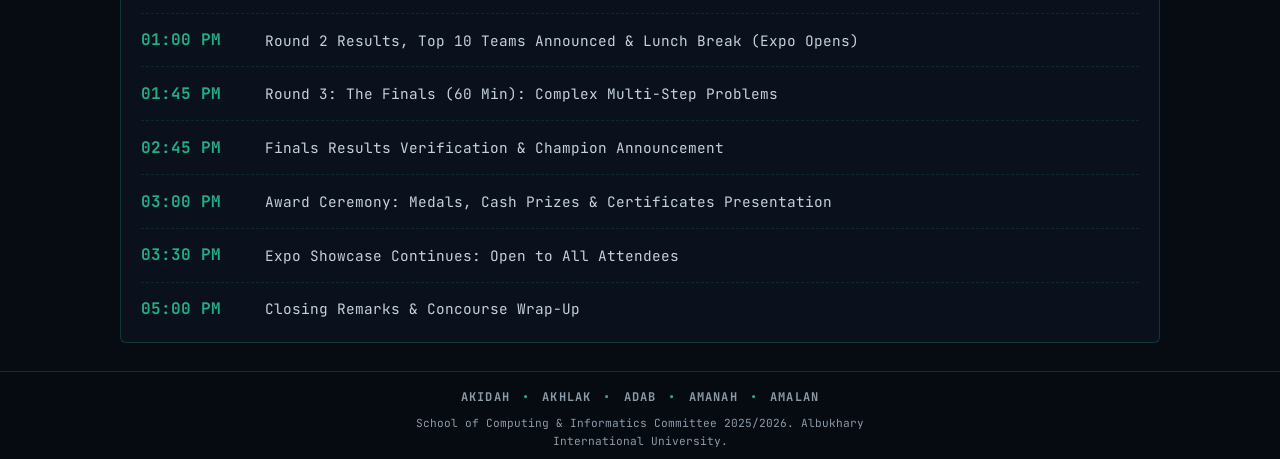
==== commit 3d5737dc: "Updated prize table, CA & Expo link+Image placeholders, and glabal canvas." ====
--- a/index.html
+++ b/index.html
@@ -10,19 +10,29 @@
     <link href="https://fonts.googleapis.com/css2?family=Inter:wght@400;700;800;900&family=JetBrains+Mono:wght@400;600;700&family=Playfair+Display:ital,wght@1,600;1,700&display=swap" rel="stylesheet">
 </head>
 <body>
+    <div class="global-canvas">
+      <svg class="bg-chevron" viewBox="0 0 24 24" fill="none" stroke="currentColor" stroke-width="1.5" stroke-linecap="round" stroke-linejoin="round">
+        <!-- The Chevron (>) -->
+        <polyline points="6 18 12 12 6 6"></polyline>
+        <!-- The Underscore (_) -->
+        <line x1="14" y1="18" x2="20" y2="18"></line>
+      </svg>    
+    </div>
     <div class="grid-background"></div>
     <div class="scanline"></div>
 
-    <!-- Navigation Header -->
+    <!-- Navigation Header with Mobile Horizontal Scroll Links & Responsive Logos -->
     <header class="navbar">
         <div class="nav-container">
             <div class="logo-group">
-                <a href="#" class="logo-link" aria-label="Albukhary International University Home">
-                    <img src="aiu-logo.png" alt="AIU Logo" class="brand-logo logo-aiu">
+                <!-- AIU Logo Link -->
+                <a href="https://aiu.edu.my" target="_blank" rel="noopener noreferrer" class="logo-link">
+                    <img src="assets/aiu-logo.png" alt="AIU Logo" class="brand-logo" onerror="this.style.display='none'">
                 </a>
-                <span class="logo-divider" aria-hidden="true"></span>
-                <a href="#" class="logo-link" aria-label="School of Computing and Informatics">
-                    <img src="sci-logo.png" alt="SCI Logo" class="brand-logo logo-sci">
+                <div class="logo-divider"></div>
+                <!-- SCI Logo Link -->
+                <a href="#hero" class="logo-link">
+                    <img src="assets/sci-logo.png" alt="SCI Logo" class="brand-logo" onerror="this.style.display='none'">
                 </a>
             </div>
             
@@ -44,7 +54,7 @@
                     <span class="terminal-tag">>_ STAY TUNED</span>
                     <div class="status-indicator">
                         <span class="pulse-dot"></span>
-                        <span>REGISTRATION LAUNCHING</span>
+                        <span>REGISTRATION OPEN</span>
                     </div>
                 </div>
 
@@ -89,8 +99,9 @@
                     </div>
                 </div>
 
-                <!-- Action Cards: Date & QR -->
+                <!-- Action Cards: Event Details & Dual Registration Hub -->
                 <div class="action-grid">
+                    <!-- Date & Location Card -->
                     <div class="terminal-card">
                         <div class="card-header">
                             <span class="card-title">EVENT DATE & VENUE</span>
@@ -114,42 +125,70 @@
                                     <circle cx="12" cy="10" r="3"></circle>
                                 </svg>
                                 <div>
-                                    <div class="meta-main">AIU Auditorium & Labs</div>
+                                    <div class="meta-main">AIU Auditorium & Computer Labs</div>
                                     <div class="meta-sub">SBSS Computer Labs (Level 2)</div>
                                 </div>
                             </div>
                         </div>
                     </div>
 
+                    <!-- Dual Registration Hub: Two Distinct QR Slots + Action Buttons -->
                     <div class="terminal-card qr-card">
                         <div class="card-header">
                             <span class="card-title">REGISTRATION HUBS</span>
+                            <span class="status-badge live-badge">OFFICIAL LINKS</span>
                         </div>
                         <div class="card-body qr-body">
-                            <div class="qr-placeholder" title="QR Code Placeholder">
-                                <svg class="icon-svg qr-icon" viewBox="0 0 24 24" fill="none" stroke="currentColor" stroke-width="1.5">
-                                    <rect x="3" y="3" width="7" height="7"></rect>
-                                    <rect x="14" y="3" width="7" height="7"></rect>
-                                    <rect x="3" y="14" width="7" height="7"></rect>
-                                    <rect x="14" y="14" width="3" height="3"></rect>
-                                    <line x1="17" y1="17" x2="21" y2="17"></line>
-                                    <line x1="17" y1="21" x2="21" y2="21"></line>
-                                </svg>
-                                <span class="qr-text">>_ SCAN TO ACCESS</span>
-                            </div>
-                            <div class="btn-group">
-                                <a href="#arena-reg" class="btn btn-primary">
-                                    <span>CODE ARENA FORM</span>
-                                    <svg class="icon-svg" viewBox="0 0 24 24" fill="none" stroke="currentColor" stroke-width="2">
-                                        <polyline points="9 18 15 12 9 6"></polyline>
-                                    </svg>
-                                </a>
-                                <a href="#expo-reg" class="btn btn-secondary">
-                                    <span>EXPO STALL FORM</span>
-                                    <svg class="icon-svg" viewBox="0 0 24 24" fill="none" stroke="currentColor" stroke-width="2">
-                                        <polyline points="9 18 15 12 9 6"></polyline>
-                                    </svg>
-                                </a>
+                            <div class="dual-qr-container">
+                                <!-- Hub 1: Code Arena -->
+                                <div class="qr-box">
+                                    <div class="qr-frame">
+                                        <img src="assets/qr-code-arena.png" alt="Code Arena Registration QR" class="qr-image" onerror="this.style.display='none'; this.nextElementSibling.style.display='flex'">
+                                        <div class="qr-fallback">
+                                            <svg class="icon-svg qr-icon" viewBox="0 0 24 24" fill="none" stroke="currentColor" stroke-width="1.5">
+                                                <rect x="3" y="3" width="7" height="7"></rect>
+                                                <rect x="14" y="3" width="7" height="7"></rect>
+                                                <rect x="3" y="14" width="7" height="7"></rect>
+                                                <rect x="14" y="14" width="3" height="3"></rect>
+                                                <line x1="17" y1="17" x2="21" y2="17"></line>
+                                                <line x1="17" y1="21" x2="21" y2="21"></line>
+                                            </svg>
+                                            <span>QR PLACEHOLDER</span>
+                                        </div>
+                                    </div>
+                                    <span class="qr-label">CODE ARENA</span>
+                                    <a href="<!-- INSERT_CODE_ARENA_FORM_LINK_HERE -->" target="_blank" rel="noopener noreferrer" class="btn btn-primary qr-btn">
+                                        <span>REGISTER TEAM</span>
+                                        <svg class="icon-svg" viewBox="0 0 24 24" fill="none" stroke="currentColor" stroke-width="2">
+                                            <polyline points="9 18 15 12 9 6"></polyline>
+                                        </svg>
+                                    </a>
+                                </div>
+
+                                <!-- Hub 2: Expo Showcase & Stalls -->
+                                <div class="qr-box">
+                                    <div class="qr-frame">
+                                        <img src="assets/qr-expo.png" alt="Expo Showcase Registration QR" class="qr-image" onerror="this.style.display='none'; this.nextElementSibling.style.display='flex'">
+                                        <div class="qr-fallback">
+                                            <svg class="icon-svg qr-icon" viewBox="0 0 24 24" fill="none" stroke="currentColor" stroke-width="1.5">
+                                                <rect x="3" y="3" width="7" height="7"></rect>
+                                                <rect x="14" y="3" width="7" height="7"></rect>
+                                                <rect x="3" y="14" width="7" height="7"></rect>
+                                                <rect x="14" y="14" width="3" height="3"></rect>
+                                                <line x1="17" y1="17" x2="21" y2="17"></line>
+                                                <line x1="17" y1="21" x2="21" y2="21"></line>
+                                            </svg>
+                                            <span>QR PLACEHOLDER</span>
+                                        </div>
+                                    </div>
+                                    <span class="qr-label">EXPO & STALLS</span>
+                                    <a href="<!-- INSERT_EXPO_FORM_LINK_HERE -->" target="_blank" rel="noopener noreferrer" class="btn btn-secondary qr-btn">
+                                        <span>EXPO SIGN-UP</span>
+                                        <svg class="icon-svg" viewBox="0 0 24 24" fill="none" stroke="currentColor" stroke-width="2">
+                                            <polyline points="9 18 15 12 9 6"></polyline>
+                                        </svg>
+                                    </a>
+                                </div>
                             </div>
                         </div>
                     </div>
@@ -242,7 +281,7 @@
                 <div class="terminal-card">
                     <div class="card-header">
                         <span class="card-title">PRIZE POOL BREAKDOWN</span>
-                        <span class="status-badge">CYPHER LOCKED</span>
+                        <span class="status-badge prize-badge">RM 2,500 TOTAL CASH</span>
                     </div>
                     <div class="card-body">
                         <div class="awards-table-wrapper">
@@ -250,40 +289,35 @@
                                 <thead>
                                     <tr>
                                         <th>RANK</th>
-                                        <th>PRIZE (ESTIMATE)</th>
+                                        <th>CASH PRIZE</th>
                                         <th>RECOGNITION</th>
                                     </tr>
                                 </thead>
                                 <tbody>
                                     <tr>
                                         <td class="rank-cell">1ST PLACE</td>
-                                        <td class="prize-cell cypher-text" data-target="RM 1,000">RM ****</td>
+                                        <td class="prize-cell cypher-text" data-target="RM 1,000">RM 1,000</td>
                                         <td>Medal + Special Certificate + Cash Prize</td>
                                     </tr>
                                     <tr>
                                         <td class="rank-cell">2ND PLACE</td>
-                                        <td class="prize-cell cypher-text" data-target="RM 750">RM ***</td>
+                                        <td class="prize-cell cypher-text" data-target="RM 750">RM 750</td>
                                         <td>Medal + Special Certificate + Cash Prize</td>
                                     </tr>
                                     <tr>
                                         <td class="rank-cell">3RD PLACE</td>
-                                        <td class="prize-cell cypher-text" data-target="RM 500">RM ***</td>
+                                        <td class="prize-cell cypher-text" data-target="RM 500">RM 500</td>
                                         <td>Medal + Special Certificate + Cash Prize</td>
                                     </tr>
                                     <tr>
                                         <td class="rank-cell">4TH PLACE</td>
-                                        <td class="prize-cell cypher-text" data-target="RM 300">RM ***</td>
-                                        <td>Medal + Special Certificate + Cash Prize</td>
-                                    </tr>
-                                    <tr>
-                                        <td class="rank-cell">5TH PLACE</td>
-                                        <td class="prize-cell cypher-text" data-target="RM 150">RM ***</td>
+                                        <td class="prize-cell cypher-text" data-target="RM 250">RM 250</td>
                                         <td>Medal + Special Certificate + Cash Prize</td>
                                     </tr>
                                 </tbody>
                             </table>
                         </div>
-                        <p class="table-note">>_ Prize values are being finalized in committee review. Every participating member receives an official Certificate of Achievement.</p>
+                        <p class="table-note">>_ Cash prizes distributed per team. Every participating team member receives an official Certificate of Achievement.</p>
                     </div>
                 </div>
             </div>
@@ -336,27 +370,39 @@
                             </li>
                             <li class="timeline-item">
                                 <span class="time-stamp">09:30 AM</span>
-                                <span class="time-desc">Opening Ceremony & Rulebook Briefing</span>
+                                <span class="time-desc">Opening Ceremony: Welcome Remarks & Rulebook Briefing</span>
                             </li>
                             <li class="timeline-item">
                                 <span class="time-stamp">10:00 AM</span>
-                                <span class="time-desc">Round 1: Qualifiers (60 Min)</span>
-                            </li>
-                            <li class="timeline-item">
-                                <span class="time-stamp">11:15 AM</span>
-                                <span class="time-desc">Round 2: Semi-Finals (90 Min)</span>
+                                <span class="time-desc">Round 1: Qualifiers (60 Min): Algorithmic Challenges</span>
+                            </li>
+                            <li class="timeline-item">
+                                <span class="time-stamp">11:00 AM</span>
+                                <span class="time-desc">Round 1 Results & Technical Lab Reconfiguration (30 Min Break)</span>
+                            </li>
+                            <li class="timeline-item">
+                                <span class="time-stamp">11:30 AM</span>
+                                <span class="time-desc">Round 2: Semi-Finals (90 Min): Optimization Challenges</span>
                             </li>
                             <li class="timeline-item">
                                 <span class="time-stamp">01:00 PM</span>
-                                <span class="time-desc">Lunch Break & Expo Showcase Opens</span>
+                                <span class="time-desc">Round 2 Results, Top 10 Teams Announced & Lunch Break (Expo Opens)</span>
                             </li>
                             <li class="timeline-item">
                                 <span class="time-stamp">01:45 PM</span>
-                                <span class="time-desc">Round 3: The Finals (60 Min)</span>
+                                <span class="time-desc">Round 3: The Finals (60 Min): Complex Multi-Step Problems</span>
+                            </li>
+                            <li class="timeline-item">
+                                <span class="time-stamp">02:45 PM</span>
+                                <span class="time-desc">Finals Results Verification & Champion Announcement</span>
                             </li>
                             <li class="timeline-item">
                                 <span class="time-stamp">03:00 PM</span>
-                                <span class="time-desc">Award Ceremony & Official Recognition</span>
+                                <span class="time-desc">Award Ceremony: Medals, Cash Prizes & Certificates Presentation</span>
+                            </li>
+                            <li class="timeline-item">
+                                <span class="time-stamp">03:30 PM</span>
+                                <span class="time-desc">Expo Showcase Continues: Open to All Attendees</span>
                             </li>
                             <li class="timeline-item">
                                 <span class="time-stamp">05:00 PM</span>
@@ -372,11 +418,8 @@
     <!-- Footer -->
     <footer class="footer">
         <div class="container footer-content">
-            <div class="quote-wrapper">
-                <a href="#" class="footer-link" aria-label="Inspiring Minds">
-                    <img src="inspiring-minds.png" alt="Inspiring Minds Logo" class="brand-footer inspiring-minds">
-                </a>
-                <!-- <span class="quote-text">"inspiring minds"</span> -->
+            <div class="brand-footer-wrap">
+                <img src="assets/aiu-full-logo.png" alt="Albukhary International University" class="brand-footer" onerror="this.style.display='none'">
             </div>
             <div class="values-bar">
                 <span>AKIDAH</span>
@@ -397,4 +440,541 @@
 
     <script src="script.js"></script>
 </body>
-</html>+</html>
+
+
+
+
+
+
+
+
+
+
+
+
+
+
+
+
+
+
+
+
+
+
+
+
+
+
+
+
+
+
+
+
+
+
+
+
+
+
+
+
+
+
+
+
+
+
+
+
+
+
+
+
+
+
+
+
+
+
+
+
+
+
+
+
+
+
+
+
+
+
+
+
+
+
+
+
+
+
+
+
+
+
+
+
+
+
+
+
+
+
+
+
+
+
+
+
+
+
+
+
+
+
+
+
+
+
+
+
+
+
+
+
+
+
+
+
+
+
+
+
+
+
+
+
+
+
+
+
+
+
+
+
+
+
+
+
+
+
+
+
+
+
+
+
+
+
+
+
+
+
+
+
+
+
+
+
+
+
+
+
+
+
+
+
+
+
+
+
+
+
+
+
+
+
+
+
+
+
+
+
+
+
+
+
+
+
+
+
+
+
+
+
+
+
+
+
+
+
+
+
+
+
+
+
+
+
+
+
+
+
+
+
+
+
+
+
+
+
+
+
+
+
+
+
+
+
+
+
+
+
+
+
+
+
+
+
+
+
+
+
+
+
+
+
+
+
+
+
+
+
+
+
+
+
+
+
+
+
+
+
+
+
+
+
+
+
+
+
+
+
+
+
+
+
+
+
+
+
+
+
+
+
+
+
+
+
+
+
+
+
+
+
+
+
+
+
+
+
+
+
+
+
+
+
+
+
+
+
+
+
+
+
+
+
+
+
+
+
+
+
+
+
+
+
+
+
+
+
+
+
+
+
+
+
+
+
+
+
+
+
+
+
+
+
+
+
+
+
+
+
+
+
+
+
+
+
+
+
+
+
+
+
+
+
+
+
+
+
+
+
+
+
+
+
+
+
+
+
+
+
+
+
+
+
+
+
+
+
+
+
+
+
+
+
+
+
+
+
+
+
+
+
+
+
+
+
+
+
+
+
+
+
+
+
+
+
+
+
+
+
+
+
+
+
+
+
+
+
+
+
+
+
+
+
+
+
+
+
+
+
+
+
+
+
+
+
+
+
+
+
+
+
+
+
+
+
+
+
+
+
+
+
+
+
+
+
+
+
+
+
+
+
+
+
+
+
+
+
+
+
+
+
+
+
+
+
+
+
+
+
+
+
+
+
+
+
+
+
+
+
+
+
+
+
+
+
+
+
+
+
+
+
+
+
+
+
+
+
+
+
+
+
+
+
+
+
+
+
+
+
+
+
+
+
+
+
+
--- a/style.css
+++ b/style.css
@@ -1,1015 +1,1131 @@
-/* Design System Variables */
-:root {
-    --bg-dark: #070b12;
-    --bg-card: rgba(13, 20, 32, 0.75);
-    --border-color: rgba(36, 172, 133, 0.25);
-    --border-glow: #24ac85;
-    --accent-mint: #24ac85;
-    --accent-mint-bright: #38e8b5;
-    --accent-silver: #c5d1de;
-    --text-white: #ffffff;
-    --text-muted: #8c9ba8;
-    --danger-red: #ff4b4b;
-    --warning-yellow: #ffb84b;
-    
-    --font-heading: 'Inter', -apple-system, BlinkMacSystemFont, sans-serif;
-    --font-mono: 'JetBrains Mono', monospace;
-    --font-serif: 'Playfair Display', serif;
-}
-
-* {
-    box-sizing: border-box;
-    margin: 0;
-    padding: 0;
-}
-
-html {
-    scroll-behavior: smooth;
-    background-color: var(--bg-dark);
-    color: var(--text-white);
-    font-family: var(--font-mono);
-}
-
-body {
-    min-height: 100vh;
-    position: relative;
-    overflow-x: hidden;
-    line-height: 1.6;
-}
-
-/* --- Global Canvas & Background Elements --- */
-.global-canvas {
-    position: fixed;
-    inset: 0;
-    pointer-events: none;
-    z-index: -2;
-    overflow: hidden;
-}
-
-/* Faint Chevron */
-.bg-chevron {
-    position: absolute;
-    top: 10%;
-    right: -5%;
-    width: clamp(300px, 50vw, 650px);
-    height: auto;
-    color: rgba(36, 172, 133, 0.05); /* Very faint mint */
-    transform: scale(1.1);
-}
-
-/* Floating Tech Squares using radial-gradient dots */
-.floating-data-nodes {
-    position: absolute;
-    inset: 0;
-    background-image: 
-        radial-gradient(rgba(36, 172, 133, 0.3) 2px, transparent 2px),
-        radial-gradient(rgba(36, 172, 133, 0.15) 3px, transparent 3px),
-        radial-gradient(rgba(36, 172, 133, 0.25) 2px, transparent 2px);
-    background-size: 250px 250px, 400px 400px, 300px 300px;
-    background-position: 15% 20%, 80% 60%, 45% 85%;
-    opacity: 0.8;
-}
-
-/* Cyber Grid & Scanline Background */
-/* .grid-background {
-    position: fixed;
-    top: 0;
-    left: 0;
-    width: 100vw;
-    height: 100vh;
-    background-image: 
-        linear-gradient(to right, rgba(36, 172, 133, 0.05) 1px, transparent 1px),
-        linear-gradient(to bottom, rgba(36, 172, 133, 0.05) 1px, transparent 1px);
-    background-size: 32px 32px;
-    pointer-events: none;
-    z-index: -2;
-} */
-
-.grid-background {
-  position: fixed;
-  top: 0;
-  left: 0;
-  width: 100vw;
-  height: 100vh;
-  background-image: 
-    linear-gradient(to right, rgba(36, 172, 133, 0.08) 1px, transparent 1px),
-    linear-gradient(to bottom, rgba(36, 172, 133, 0.08) 1px, transparent 1px);
-  background-size: 32px 32px;
-  pointer-events: none;
-  z-index: -2;
-
-  /* Radial fade mask from Code 2 */
-  -webkit-mask-image: radial-gradient(ellipse 80% 50% at 50% 0%, #000 70%, transparent 100%);
-  mask-image: radial-gradient(ellipse 80% 50% at 50% 0%, #000 70%, transparent 100%);
-}
-
-.scanline {
-    position: fixed;
-    top: 0;
-    left: 0;
-    width: 100vw;
-    height: 100vh;
-    background: linear-gradient(rgba(18, 16, 16, 0) 50%, rgba(0, 0, 0, 0.25) 50%), linear-gradient(90deg, rgba(255, 0, 0, 0.02), rgba(0, 255, 0, 0.01), rgba(0, 0, 255, 0.02));
-    background-size: 100% 3px, 4px 100%;
-    pointer-events: none;
-    z-index: -1;
-    opacity: 0.6;
-}
-
-/* Layout Utilities */
-.container {
-    width: 100%;
-    max-width: 1080px;
-    margin: 0 auto;
-    padding: 0 1.25rem;
-}
-
-.section {
-    padding: 4.5rem 0;
-}
-
-.section-title-wrap {
-    display: flex;
-    align-items: center;
-    gap: 0.75rem;
-    margin-bottom: 2rem;
-}
-
-.terminal-prefix {
-    color: var(--accent-mint);
-    font-size: 1.5rem;
-    font-weight: 700;
-}
-
-.section-title {
-    font-family: var(--font-heading);
-    font-size: 1.75rem;
-    font-weight: 800;
-    letter-spacing: 0.05em;
-    color: var(--text-white);
-}
-
-/* Navigation Header */
-.navbar {
-    position: sticky;
-    top: 0;
-    background: rgba(7, 11, 18, 0.9);
-    backdrop-filter: blur(12px);
-    border-bottom: 1px solid var(--border-color);
-    z-index: 100;
-}
-
-.nav-container {
-    max-width: 1080px;
-    margin: 0 auto;
-    padding: 0.85rem 1.25rem;
-    display: flex;
-    justify-content: space-between;
-    align-items: center;
-}
-
-.logo-group {
-    display: flex;
-    align-items: center;
-    gap: 1rem;
-}
-
-/* .logo-placeholder {
-    display: flex;
-    align-items: center;
-    gap: 0.5rem;
-    padding: 0.35rem 0.65rem;
-    border: 1px dashed var(--accent-mint);
-    border-radius: 4px;
-    color: var(--accent-mint);
-    font-size: 0.85rem;
-    font-weight: 700;
-}
-
-.logo-text {
-    letter-spacing: 0.05em;
-}
-
-.sci-badge {
-    background: var(--accent-mint);
-    color: var(--bg-dark);
-    font-family: var(--font-heading);
-    font-weight: 800;
-    font-size: 0.85rem;
-    padding: 0.35rem 0.75rem;
-    border-radius: 3px;
-    letter-spacing: 0.05em;
-} */
-
-/* Navigation Logos */
-.logo-group {
-    display: flex;
-    align-items: center;
-    gap: 0.85rem;
-}
-
-.logo-link {
-    display: inline-flex;
-    align-items: center;
-    text-decoration: none;
-    line-height: 0;
-}
-
-.brand-logo {
-    height: 34px;
-    width: auto;
-    object-fit: contain;
-    display: block;
-    transition: filter 0.2s ease, opacity 0.2s ease;
-}
-
-.brand-logo:hover {
-    filter: drop-shadow(0 0 8px rgba(36, 172, 134, 0.843));
-    opacity: 0.95;
-}
-
-/* Subtle tech vertical divider between the two brand marks */
-.logo-divider {
-    width: 1px;
-    height: 22px;
-    background: rgba(255, 255, 255, 0.15);
-}
-
-.nav-links {
-    display: flex;
-    gap: 1.25rem;
-}
-
-.nav-links a {
-    color: var(--text-muted);
-    text-decoration: none;
-    font-size: 0.8rem;
-    font-weight: 600;
-    letter-spacing: 0.05em;
-    transition: color 0.2s ease, text-shadow 0.2s ease;
-}
-
-.nav-links a:hover {
-    color: var(--accent-mint-bright);
-    text-shadow: 0 0 8px rgba(36, 172, 133, 0.6);
-}
-
-/* Hero Section */
-.hero-section {
-    padding: 3rem 0 2rem 0;
-}
-
-.hero-layout {
-    display: flex;
-    flex-direction: column;
-    gap: 2rem;
-}
-
-.hero-header-bar {
-    display: flex;
-    justify-content: space-between;
-    align-items: center;
-    font-size: 0.8rem;
-    font-weight: 600;
-    letter-spacing: 0.08em;
-}
-
-.terminal-tag {
-    color: var(--accent-mint);
-}
-
-.status-indicator {
-    display: flex;
-    align-items: center;
-    gap: 0.5rem;
-    color: var(--text-muted);
-}
-
-.pulse-dot {
-    width: 8px;
-    height: 8px;
-    background-color: var(--accent-mint);
-    border-radius: 50%;
-    box-shadow: 0 0 8px var(--accent-mint);
-    animation: pulse 1.8s infinite;
-}
-
-/* Title Styling matching Poster Canva specs */
-.title-wrapper {
-    display: flex;
-    flex-direction: column;
-    margin: 0.5rem 0;
-}
-
-.main-title {
-    font-family: var(--font-heading);
-    font-size: clamp(3rem, 10vw, 6.5rem);
-    font-weight: 900;
-    line-height: 0.95;
-    letter-spacing: -0.02em;
-    display: flex;
-    flex-direction: column;
-}
-
-.title-code, .title-arena {
-    background: linear-gradient(180deg, #ffffff 15%, #94a3b8 100%);
-    -webkit-background-clip: text;
-    -webkit-text-fill-color: transparent;
-    display: block;
-}
-
-.expo-line {
-    display: flex;
-    align-items: baseline;
-    gap: 0.75rem;
-    margin-top: 0.25rem;
-}
-
-.prompt-symbol {
-    font-family: var(--font-mono);
-    font-size: clamp(2rem, 6vw, 4rem);
-    color: var(--accent-mint);
-    font-weight: 700;
-    text-shadow: 0 0 16px rgba(36, 172, 133, 0.6);
-}
-
-.title-expo {
-    font-family: var(--font-serif);
-    font-style: italic;
-    font-size: clamp(2.5rem, 8vw, 5.5rem);
-    font-weight: 700;
-    color: var(--accent-mint);
-    line-height: 1;
-    text-shadow: 0 0 20px rgba(36, 172, 133, 0.4);
-}
-
-.hero-tagline {
-    font-size: 0.95rem;
-    color: var(--accent-silver);
-    max-width: 720px;
-    line-height: 1.7;
-}
-
-/* Countdown Clock */
-.countdown-container {
-    background: var(--bg-card);
-    border: 1px solid var(--border-color);
-    border-radius: 6px;
-    padding: 1.5rem;
-    position: relative;
-}
-
-.countdown-title {
-    font-size: 0.75rem;
-    color: var(--accent-mint);
-    font-weight: 700;
-    margin-bottom: 0.75rem;
-    letter-spacing: 0.05em;
-}
-
-.countdown-timer {
-    display: flex;
-    align-items: center;
-    gap: 1rem;
-}
-
-.timer-unit {
-    display: flex;
-    flex-direction: column;
-    align-items: center;
-}
-
-.timer-num {
-    font-family: var(--font-heading);
-    font-size: clamp(2rem, 6vw, 3.5rem);
-    font-weight: 900;
-    color: var(--text-white);
-    line-height: 1;
-}
-
-.timer-label {
-    font-size: 0.65rem;
-    color: var(--text-muted);
-    letter-spacing: 0.1em;
-    margin-top: 0.25rem;
-}
-
-.timer-colon {
-    font-size: 2rem;
-    color: var(--accent-mint);
-    font-weight: 700;
-    margin-bottom: 1rem;
-}
-
-/* Action Cards */
-.action-grid {
-    display: grid;
-    grid-template-columns: 1fr;
-    gap: 1.25rem;
-}
-
-@media (min-width: 768px) {
-    .action-grid {
-        grid-template-columns: 1fr 1fr;
-    }
-}
-
-.terminal-card {
-    background: var(--bg-card);
-    border: 1px solid var(--border-color);
-    border-radius: 6px;
-    position: relative;
-    overflow: hidden;
-    backdrop-filter: blur(8px);
-}
-
-.terminal-card::before {
-    content: '';
-    position: absolute;
-    top: 0;
-    left: 0;
-    width: 100%;
-    height: 2px;
-    background: linear-gradient(90deg, transparent, var(--accent-mint), transparent);
-}
-
-.card-header {
-    display: flex;
-    justify-content: space-between;
-    align-items: center;
-    padding: 0.75rem 1.25rem;
-    border-bottom: 1px solid rgba(36, 172, 133, 0.15);
-    background: rgba(36, 172, 133, 0.03);
-}
-
-.card-title {
-    font-size: 0.75rem;
-    font-weight: 700;
-    color: var(--accent-mint);
-    letter-spacing: 0.08em;
-}
-
-.card-body {
-    padding: 1.25rem;
-    display: flex;
-    flex-direction: column;
-    gap: 1rem;
-}
-
-.meta-row {
-    display: flex;
-    align-items: flex-start;
-    gap: 0.75rem;
-}
-
-.meta-icon {
-    width: 20px;
-    height: 20px;
-    color: var(--accent-mint);
-    flex-shrink: 0;
-    margin-top: 2px;
-}
-
-.meta-main {
-    font-size: 0.95rem;
-    font-weight: 700;
-    color: var(--text-white);
-}
-
-.meta-sub {
-    font-size: 0.8rem;
-    color: var(--text-muted);
-}
-
-/* QR Code & Buttons */
-.qr-body {
-    display: flex;
-    flex-direction: column;
-    gap: 1.25rem;
-}
-
-.qr-placeholder {
-    display: flex;
-    align-items: center;
-    gap: 0.75rem;
-    padding: 1rem;
-    border: 1px dashed var(--accent-mint);
-    border-radius: 4px;
-    background: rgba(36, 172, 133, 0.03);
-}
-
-.qr-icon {
-    width: 36px;
-    height: 36px;
-    color: var(--accent-mint);
-}
-
-.qr-text {
-    font-size: 0.8rem;
-    font-weight: 700;
-    color: var(--accent-silver);
-    letter-spacing: 0.05em;
-}
-
-.btn-group {
-    display: flex;
-    flex-direction: column;
-    gap: 0.65rem;
-}
-
-.btn {
-    display: flex;
-    align-items: center;
-    justify-content: space-between;
-    padding: 0.85rem 1.25rem;
-    font-family: var(--font-mono);
-    font-size: 0.8rem;
-    font-weight: 700;
-    text-decoration: none;
-    border-radius: 4px;
-    transition: all 0.25s ease;
-    letter-spacing: 0.05em;
-}
-
-.btn .icon-svg {
-    width: 16px;
-    height: 16px;
-    transition: transform 0.2s ease;
-}
-
-.btn:hover .icon-svg {
-    transform: translateX(4px);
-}
-
-.btn-primary {
-    background: var(--accent-mint);
-    color: var(--bg-dark);
-    border: 1px solid var(--accent-mint);
-}
-
-.btn-primary:hover {
-    background: var(--accent-mint-bright);
-    box-shadow: 0 0 14px rgba(36, 172, 133, 0.6);
-}
-
-.btn-secondary {
-    background: transparent;
-    color: var(--accent-mint);
-    border: 1px solid var(--border-color);
-}
-
-.btn-secondary:hover {
-    background: rgba(36, 172, 133, 0.1);
-    border-color: var(--accent-mint);
-}
-
-/* Hazard Banner Strip matching poster */
-.hazard-strip {
-    height: 12px;
-    width: 100%;
-    background: repeating-linear-gradient(
-        -45deg,
-        var(--accent-mint),
-        var(--accent-mint) 12px,
-        var(--bg-dark) 12px,
-        var(--bg-dark) 24px
-    );
-    border-radius: 2px;
-    opacity: 0.85;
-}
-
-/* Stats Grid */
-.stats-grid {
-    display: grid;
-    grid-template-columns: repeat(2, 1fr);
-    gap: 1rem;
-    margin-top: 1.5rem;
-}
-
-@media (min-width: 640px) {
-    .stats-grid {
-        grid-template-columns: repeat(4, 1fr);
-    }
-}
-
-.stat-box {
-    border: 1px solid rgba(36, 172, 133, 0.2);
-    background: rgba(36, 172, 133, 0.02);
-    padding: 1rem;
-    border-radius: 4px;
-    text-align: center;
-}
-
-.stat-num {
-    font-family: var(--font-heading);
-    font-size: 1.75rem;
-    font-weight: 900;
-    color: var(--accent-mint);
-}
-
-.stat-label {
-    font-size: 0.65rem;
-    color: var(--text-muted);
-    letter-spacing: 0.05em;
-    margin-top: 0.25rem;
-}
-
-/* Tournament Bracket
-.bracket-grid {
-    display: grid;
-    grid-template-columns: 1fr;
-    gap: 1.25rem;
-}
-
-@media (min-width: 768px) {
-    .bracket-grid {
-        grid-template-columns: repeat(3, 1fr);
-    }
-}
-
-.round-card {
-    background: var(--bg-card);
-    border: 1px solid var(--border-color);
-    border-radius: 6px;
-    padding: 1.5rem;
-    display: flex;
-    flex-direction: column;
-    gap: 0.85rem;
-    position: relative;
-    transition: transform 0.2s ease, border-color 0.2s ease;
-}
-
-.round-card:hover {
-    transform: translateY(-4px);
-    border-color: var(--accent-mint);
-}
-
-.round-badge {
-    font-size: 0.75rem;
-    font-weight: 700;
-    color: var(--accent-mint);
-    letter-spacing: 0.08em;
-}
-
-.round-title {
-    font-family: var(--font-heading);
-    font-size: 1.25rem;
-    font-weight: 800;
-    color: var(--text-white);
-}
-
-.round-desc {
-    font-size: 0.85rem;
-    color: var(--text-muted);
-    line-height: 1.5;
-    flex-grow: 1;
-}
-
-.round-cutoff {
-    font-size: 0.75rem;
-    font-weight: 700;
-    padding: 0.45rem 0.65rem;
-    border-radius: 3px;
-    letter-spacing: 0.05em;
-    text-align: center;
-}
-
-.cut-danger {
-    background: rgba(255, 75, 75, 0.15);
-    color: var(--danger-red);
-    border: 1px solid rgba(255, 75, 75, 0.3);
-}
-
-.cut-warning {
-    background: rgba(255, 184, 75, 0.15);
-    color: var(--warning-yellow);
-    border: 1px solid rgba(255, 184, 75, 0.3);
-}
-
-.cut-success {
-    background: rgba(36, 172, 133, 0.15);
-    color: var(--accent-mint);
-    border: 1px solid var(--accent-mint);
-} */
-
-
-.bracket-grid {
-    display: grid;
-    grid-template-columns: 1fr;
-    gap: 1.5rem;
-}
-
-@media (min-width: 768px) {
-    .bracket-grid {
-        grid-template-columns: repeat(3, 1fr);
-    }
-}
-
-.round-card {
-    position: relative;
-    background: var(--bg-card);
-    border: 1px solid var(--border-color);
-    border-radius: 4px;
-    padding: 1.75rem 1.5rem 1.5rem;
-    display: flex;
-    flex-direction: column;
-    overflow: hidden;
-    transition: border-color 0.25s ease, transform 0.25s ease, box-shadow 0.25s ease;
-}
-
-.round-card:hover {
-    transform: translateY(-3px);
-    border-color: var(--accent-mint);
-    box-shadow: 0 10px 30px -10px rgba(0, 0, 0, 0.6), 0 0 15px rgba(36, 172, 133, 0.12);
-}
-
-/* Watermark Terminal SVG (Injected via CSS mask) */
-.round-card::before {
-    content: "";
-    position: absolute;
-    top: 1rem;
-    right: 1rem;
-    width: 100px;
-    height: 100px;
-    background-color: #ffffff;
-    -webkit-mask: url("data:image/svg+xml,%3Csvg xmlns='http://www.w3.org/2000/svg' viewBox='0 0 24 24' fill='none' stroke='black' stroke-width='1.5' stroke-linecap='round' stroke-linejoin='round'%3E%3Cpolyline points='4 17 10 11 4 5'/%3E%3Cline x1='12' y1='19' x2='20' y2='19'/%3E%3C/svg%3E") no-repeat center / contain;
-    mask: url("data:image/svg+xml,%3Csvg xmlns='http://www.w3.org/2000/svg' viewBox='0 0 24 24' fill='none' stroke='black' stroke-width='1.5' stroke-linecap='round' stroke-linejoin='round'%3E%3Cpolyline points='4 17 10 11 4 5'/%3E%3Cline x1='12' y1='19' x2='20' y2='19'/%3E%3C/svg%3E") no-repeat center / contain;
-    opacity: 0.04;
-    pointer-events: none;
-    transition: opacity 0.3s ease, transform 0.3s ease;
-}
-
-.round-card:hover::before {
-    opacity: 0.08;
-    transform: scale(1.04);
-}
-
-/* Badge (Self-aligned mono tag pill) */
-.round-badge {
-    align-self: flex-start;
-    font-family: var(--font-mono);
-    font-size: 0.72rem;
-    font-weight: 700;
-    color: var(--accent-mint);
-    background: rgba(7, 11, 18, 0.8);
-    border: 1px solid rgba(36, 172, 133, 0.3);
-    padding: 0.3rem 0.65rem;
-    border-radius: 3px;
-    letter-spacing: 0.08em;
-    margin-bottom: 1.25rem;
-    z-index: 1;
-}
-
-/* Titles & Descriptions */
-.round-title {
-    font-family: var(--font-heading);
-    font-size: 1.35rem;
-    font-weight: 800;
-    color: var(--text-white);
-    letter-spacing: 0.04em;
-    text-transform: uppercase;
-    margin-bottom: 0.75rem;
-    z-index: 1;
-}
-
-.round-desc {
-    font-size: 0.85rem;
-    color: var(--text-muted);
-    line-height: 1.6;
-    flex-grow: 1;
-    margin-bottom: 1.5rem;
-    z-index: 1;
-}
-
-/* Footer Cutoff Badges with Zap SVG Mask */
-.round-cutoff {
-    margin-top: auto;
-    display: flex;
-    align-items: center;
-    gap: 0.5rem;
-    font-family: var(--font-mono);
-    font-size: 0.75rem;
-    font-weight: 700;
-    letter-spacing: 0.06em;
-    text-transform: uppercase;
-    padding-top: 1rem;
-    border-top: 1px solid rgba(255, 255, 255, 0.08);
-    z-index: 1;
-}
-
-/* Pure SVG Zap icon via CSS mask (no emojis, inherits color) */
-.round-cutoff::before {
-    content: "";
-    display: inline-block;
-    width: 14px;
-    height: 14px;
-    flex-shrink: 0;
-    background-color: currentColor;
-    -webkit-mask: url("data:image/svg+xml,%3Csvg xmlns='http://www.w3.org/2000/svg' viewBox='0 0 24 24' fill='black'%3E%3Cpolygon points='13 2 3 14 12 14 11 22 21 10 12 10 13 2'/%3E%3C/svg%3E") no-repeat center / contain;
-    mask: url("data:image/svg+xml,%3Csvg xmlns='http://www.w3.org/2000/svg' viewBox='0 0 24 24' fill='black'%3E%3Cpolygon points='13 2 3 14 12 14 11 22 21 10 12 10 13 2'/%3E%3C/svg%3E") no-repeat center / contain;
-}
-
-.cut-danger {
-    color: var(--danger-red);
-}
-
-.cut-warning {
-    color: var(--warning-yellow);
-}
-
-.cut-success {
-    color: var(--accent-mint);
-}
-
-
-/* Awards Section & Cyber Matrix Table */
-.status-badge {
-    font-size: 0.65rem;
-    font-weight: 700;
-    background: rgba(255, 184, 75, 0.2);
-    color: var(--warning-yellow);
-    padding: 0.2rem 0.5rem;
-    border-radius: 3px;
-    border: 1px solid rgba(255, 184, 75, 0.4);
-}
-
-.awards-table-wrapper {
-    overflow-x: auto;
-}
-
-.cyber-table {
-    width: 100%;
-    border-collapse: collapse;
-    font-size: 0.85rem;
-    text-align: left;
-}
-
-.cyber-table th {
-    padding: 0.75rem;
-    border-bottom: 1px solid var(--border-color);
-    color: var(--text-muted);
-    font-size: 0.75rem;
-    letter-spacing: 0.05em;
-}
-
-.cyber-table td {
-    padding: 0.85rem 0.75rem;
-    border-bottom: 1px solid rgba(36, 172, 133, 0.08);
-}
-
-.rank-cell {
-    font-weight: 700;
-    color: var(--text-white);
-}
-
-.prize-cell {
-    font-family: var(--font-mono);
-    font-weight: 700;
-    color: var(--accent-mint-bright);
-    letter-spacing: 0.08em;
-}
-
-.cypher-text {
-    cursor: pointer;
-    user-select: none;
-    transition: color 0.2s ease;
-}
-
-.table-note {
-    font-size: 0.75rem;
-    color: var(--text-muted);
-    margin-top: 0.5rem;
-}
-
-/* Expo Section */
-.expo-grid {
-    display: grid;
-    grid-template-columns: 1fr;
-    gap: 1.25rem;
-}
-
-@media (min-width: 768px) {
-    .expo-grid {
-        grid-template-columns: 1fr 1fr;
-    }
-}
-
-/* Schedule Timeline */
-.timeline-list {
-    list-style: none;
-    display: flex;
-    flex-direction: column;
-    gap: 0.85rem;
-}
-
-.timeline-item {
-    display: flex;
-    flex-direction: column;
-    gap: 0.25rem;
-    padding-bottom: 0.85rem;
-    border-bottom: 1px dashed rgba(36, 172, 133, 0.15);
-}
-
-@media (min-width: 640px) {
-    .timeline-item {
-        flex-direction: row;
-        align-items: center;
-        gap: 1.5rem;
-    }
-}
-
-.timeline-item:last-child {
-    border-bottom: none;
-    padding-bottom: 0;
-}
-
-.time-stamp {
-    font-weight: 700;
-    color: var(--accent-mint);
-    min-width: 100px;
-}
-
-.time-desc {
-    color: var(--accent-silver);
-    font-size: 0.9rem;
-}
-
-/* Footer */
-.footer {
-    border-top: 1px solid var(--border-color);
-    padding: 0.5rem 0;
-    background: rgba(7, 11, 18, 0.95);
-    margin-top: 0.5rem;
-}
-
-.footer-content {
-    display: flex;
-    flex-direction: column;
-    align-items: center;
-    gap: 0.5rem;
-    text-align: center;
-}
-
-/* .quote-text {
-    font-family: var(--font-serif);
-    font-style: italic;
-    font-size: 1.4rem;
-    color: var(--accent-silver);
-} */
-
-.brand-footer {
-    height: 80px;
-    width: auto;
-    object-fit: contain;
-    display: block;
-    transition: filter 0.5s ease, opacity 0.2s ease;
-}
-
-.brand-footer:hover {
-    filter: drop-shadow(0 0 8px rgb(36, 172, 134));
-    opacity: 0.95;
-    transition: 0.5s;
-}
-
-.values-bar {
-    display: flex;
-    flex-wrap: wrap;
-    justify-content: center;
-    gap: 0.75rem;
-    font-size: 0.75rem;
-    font-weight: 700;
-    letter-spacing: 0.1em;
-    color: var(--text-muted);
-}
-
-.values-bar .dot {
-    color: var(--accent-mint);
-}
-
-.copyright-text {
-    font-size: 0.7rem;
-    color: var(--text-muted);
-    max-width: 500px;
-}
-
-/* Icons */
-.icon-svg {
-    display: inline-block;
-    vertical-align: middle;
-}
-
-/* Animations */
-@keyframes pulse {
-    0% {
-        transform: scale(0.95);
-        box-shadow: 0 0 0 0 rgba(36, 172, 133, 0.7);
-    }
-    70% {
-        transform: scale(1);
-        box-shadow: 0 0 0 8px rgba(36, 172, 133, 0);
-    }
-    100% {
-        transform: scale(0.95);
-        box-shadow: 0 0 0 0 rgba(36, 172, 133, 0);
-    }
-}
+/* Design System Variables */                                                                                                                                                                                                                                                                                                     
+:root {                                                                                                                                                                                                                                                                                                                           
+    --bg-dark: #070b12;                                                                                                                                                                                                                                                                                                           
+    --bg-card: rgba(13, 20, 32, 0.75);                                                                                                                                                                                                                                                                                            
+    --border-color: rgba(36, 172, 133, 0.25);                                                                                                                                                                                                                                                                                     
+    --border-glow: #24ac85;                                                                                                                                                                                                                                                                                                       
+    --accent-mint: #24ac85;                                                                                                                                                                                                                                                                                                       
+    --accent-mint-bright: #38e8b5;                                                                                                                                                                                                                                                                                                
+    --accent-silver: #c5d1de;                                                                                                                                                                                                                                                                                                     
+    --text-white: #ffffff;                                                                                                                                                                                                                                                                                                        
+    --text-muted: #8c9ba8;                                                                                                                                                                                                                                                                                                        
+    --danger-red: #ff4b4b;                                                                                                                                                                                                                                                                                                        
+    --warning-yellow: #ffb84b;                                                                                                                                                                                                                                                                                                    
+                                                                                                                                                                                                                                                                                                                                  
+    --font-heading: 'Inter', -apple-system, BlinkMacSystemFont, sans-serif;                                                                                                                                                                                                                                                       
+    --font-mono: 'JetBrains Mono', monospace;                                                                                                                                                                                                                                                                                     
+    --font-serif: 'Playfair Display', serif;                                                                                                                                                                                                                                                                                      
+}                                                                                                                                                                                                                                                                                                                                 
+                                                                                                                                                                                                                                                                                                                                  
+* {                                                                                                                                                                                                                                                                                                                               
+    box-sizing: border-box;                                                                                                                                                                                                                                                                                                       
+    margin: 0;                                                                                                                                                                                                                                                                                                                    
+    padding: 0;                                                                                                                                                                                                                                                                                                                   
+}                                                                                                                                                                                                                                                                                                                                 
+                                                                                                                                                                                                                                                                                                                                  
+html {                                                                                                                                                                                                                                                                                                                            
+    scroll-behavior: smooth;                                                                                                                                                                                                                                                                                                      
+    background-color: var(--bg-dark);                                                                                                                                                                                                                                                                                             
+    color: var(--text-white);                                                                                                                                                                                                                                                                                                     
+    font-family: var(--font-mono);                                                                                                                                                                                                                                                                                                
+}                                                                                                                                                                                                                                                                                                                                 
+                                                                                                                                                                                                                                                                                                                                  
+body {                                                                                                                                                                                                                                                                                                                            
+    min-height: 100vh;                                                                                                                                                                                                                                                                                                            
+    position: relative;                                                                                                                                                                                                                                                                                                           
+    overflow-x: hidden;                                                                                                                                                                                                                                                                                                           
+    line-height: 1.6;                                                                                                                                                                                                                                                                                                             
+}                                                                                                                                                                                                                                                                                                                                 
+                                                                                                                                                                                                                                                                                                                                  
+/* --- Global Canvas & Background Elements --- */                                                                                                                                                                                                                                                                                 
+.global-canvas {                                                                                                                                                                                                                                                                                                                  
+    position: fixed;                                                                                                                                                                                                                                                                                                              
+    inset: 0;                                                                                                                                                                                                                                                                                                                     
+    pointer-events: none;                                                                                                                                                                                                                                                                                                         
+    z-index: -2;                                                                                                                                                                                                                                                                                                                  
+    overflow: hidden;                                                                                                                                                                                                                                                                                                             
+}                                                                                                                                                                                                                                                                                                                                 
+                                                                                                                                                                                                                                                                                                                                  
+/* Faint Chevron */                                                                                                                                                                                                                                                                                                               
+.bg-chevron {                                                                                                                                                                                                                                                                                                                     
+    position: absolute;                                                                                                                                                                                                                                                                                                           
+    top: 10%;                                                                                                                                                                                                                                                                                                                     
+    right: -5%;                                                                                                                                                                                                                                                                                                                   
+    width: clamp(300px, 50vw, 650px);                                                                                                                                                                                                                                                                                             
+    height: auto;                                                                                                                                                                                                                                                                                                                 
+    color: rgba(36, 172, 133, 0.05); /* Very faint mint */                                                                                                                                                                                                                                                                        
+    transform: scale(1.1);                                                                                                                                                                                                                                                                                                        
+}                                                                                                                                                                                                                                                                                                                                 
+                                                                                                                                                                                                                                                                                                                                  
+/* Floating Tech Squares using radial-gradient dots */                                                                                                                                                                                                                                                                            
+/* .floating-data-nodes {                                                                                                                                                                                                                                                                                                         
+    position: absolute;                                                                                                                                                                                                                                                                                                           
+    inset: 0;                                                                                                                                                                                                                                                                                                                     
+    background-image:                                                                                                                                                                                                                                                                                                             
+        radial-gradient(rgba(36, 172, 133, 0.3) 2px, transparent 2px),                                                                                                                                                                                                                                                            
+        radial-gradient(rgba(36, 172, 133, 0.15) 3px, transparent 3px),                                                                                                                                                                                                                                                           
+        radial-gradient(rgba(36, 172, 133, 0.25) 2px, transparent 2px);                                                                                                                                                                                                                                                           
+    background-size: 250px 250px, 400px 400px, 300px 300px;                                                                                                                                                                                                                                                                       
+    background-position: 15% 20%, 80% 60%, 45% 85%;                                                                                                                                                                                                                                                                               
+    opacity: 0.8;                                                                                                                                                                                                                                                                                                                 
+} */                                                                                                                                                                                                                                                                                                                              
+                                                                                                                                                                                                                                                                                                                                  
+/* Cyber Grid & Scanline Background */                                                                                                                                                                                                                                                                                            
+/* .grid-background {                                                                                                                                                                                                                                                                                                             
+    position: fixed;                                                                                                                                                                                                                                                                                                              
+    top: 0;                                                                                                                                                                                                                                                                                                                       
+    left: 0;                                                                                                                                                                                                                                                                                                                      
+    width: 100vw;                                                                                                                                                                                                                                                                                                                 
+    height: 100vh;                                                                                                                                                                                                                                                                                                                
+    background-image:                                                                                                                                                                                                                                                                                                             
+        linear-gradient(to right, rgba(36, 172, 133, 0.05) 1px, transparent 1px),                                                                                                                                                                                                                                                 
+        linear-gradient(to bottom, rgba(36, 172, 133, 0.05) 1px, transparent 1px);                                                                                                                                                                                                                                                
+    background-size: 32px 32px;                                                                                                                                                                                                                                                                                                   
+    pointer-events: none;                                                                                                                                                                                                                                                                                                         
+    z-index: -2;                                                                                                                                                                                                                                                                                                                  
+} */                                                                                                                                                                                                                                                                                                                              
+                                                                                                                                                                                                                                                                                                                                  
+.grid-background {                                                                                                                                                                                                                                                                                                                
+  position: fixed;                                                                                                                                                                                                                                                                                                                
+  top: 0;                                                                                                                                                                                                                                                                                                                         
+  left: 0;                                                                                                                                                                                                                                                                                                                        
+  width: 100vw;                                                                                                                                                                                                                                                                                                                   
+  height: 100vh;                                                                                                                                                                                                                                                                                                                  
+  background-image:                                                                                                                                                                                                                                                                                                               
+    linear-gradient(to right, rgba(36, 172, 133, 0.08) 1px, transparent 1px),                                                                                                                                                                                                                                                     
+    linear-gradient(to bottom, rgba(36, 172, 133, 0.08) 1px, transparent 1px);                                                                                                                                                                                                                                                    
+  background-size: 32px 32px;                                                                                                                                                                                                                                                                                                     
+  pointer-events: none;                                                                                                                                                                                                                                                                                                           
+  z-index: -2;                                                                                                                                                                                                                                                                                                                    
+                                                                                                                                                                                                                                                                                                                                  
+  /* Radial fade mask from Code 2 */                                                                                                                                                                                                                                                                                              
+  -webkit-mask-image: radial-gradient(ellipse 80% 50% at 50% 0%, #000 70%, transparent 100%);                                                                                                                                                                                                                                     
+  mask-image: radial-gradient(ellipse 80% 50% at 50% 0%, #000 70%, transparent 100%);                                                                                                                                                                                                                                             
+}                                                                                                                                                                                                                                                                                                                                 
+                                                                                                                                                                                                                                                                                                                                  
+.scanline {                                                                                                                                                                                                                                                                                                                       
+    position: fixed;                                                                                                                                                                                                                                                                                                              
+    top: 0;                                                                                                                                                                                                                                                                                                                       
+    left: 0;                                                                                                                                                                                                                                                                                                                      
+    width: 100vw;                                                                                                                                                                                                                                                                                                                 
+    height: 100vh;                                                                                                                                                                                                                                                                                                                
+    background: linear-gradient(rgba(18, 16, 16, 0) 50%, rgba(0, 0, 0, 0.25) 50%), linear-gradient(90deg, rgba(255, 0, 0, 0.02), rgba(0, 255, 0, 0.01), rgba(0, 0, 255, 0.02));                                                                                                                                                   
+    background-size: 100% 3px, 4px 100%;                                                                                                                                                                                                                                                                                          
+    pointer-events: none;                                                                                                                                                                                                                                                                                                         
+    z-index: -1;                                                                                                                                                                                                                                                                                                                  
+    opacity: 0.6;                                                                                                                                                                                                                                                                                                                 
+}                                                                                                                                                                                                                                                                                                                                 
+                                                                                                                                                                                                                                                                                                                                  
+/* Layout Utilities */                                                                                                                                                                                                                                                                                                            
+.container {                                                                                                                                                                                                                                                                                                                      
+    width: 100%;                                                                                                                                                                                                                                                                                                                  
+    max-width: 1080px;                                                                                                                                                                                                                                                                                                            
+    margin: 0 auto;                                                                                                                                                                                                                                                                                                               
+    padding: 0 1.25rem;                                                                                                                                                                                                                                                                                                           
+}                                                                                                                                                                                                                                                                                                                                 
+                                                                                                                                                                                                                                                                                                                                  
+.section {                                                                                                                                                                                                                                                                                                                        
+    padding: 1.25rem 0;                                                                                                                                                                                                                                                                                                           
+}                                                                                                                                                                                                                                                                                                                                 
+                                                                                                                                                                                                                                                                                                                                  
+.section-title-wrap {                                                                                                                                                                                                                                                                                                             
+    display: flex;                                                                                                                                                                                                                                                                                                                
+    align-items: center;                                                                                                                                                                                                                                                                                                          
+    gap: 0.75rem;                                                                                                                                                                                                                                                                                                                 
+    margin-bottom: 2rem;                                                                                                                                                                                                                                                                                                          
+}                                                                                                                                                                                                                                                                                                                                 
+                                                                                                                                                                                                                                                                                                                                  
+.terminal-prefix {                                                                                                                                                                                                                                                                                                                
+    color: var(--accent-mint);                                                                                                                                                                                                                                                                                                    
+    font-size: 1.5rem;                                                                                                                                                                                                                                                                                                            
+    font-weight: 700;                                                                                                                                                                                                                                                                                                             
+}                                                                                                                                                                                                                                                                                                                                 
+                                                                                                                                                                                                                                                                                                                                  
+.section-title {                                                                                                                                                                                                                                                                                                                  
+    font-family: var(--font-heading);                                                                                                                                                                                                                                                                                             
+    font-size: 1.75rem;                                                                                                                                                                                                                                                                                                           
+    font-weight: 800;                                                                                                                                                                                                                                                                                                             
+    letter-spacing: 0.05em;                                                                                                                                                                                                                                                                                                       
+    color: var(--text-white);                                                                                                                                                                                                                                                                                                     
+}                                                                                                                                                                                                                                                                                                                                 
+                                                                                                                                                                                                                                                                                                                                  
+/* Navigation Header */                                                                                                                                                                                                                                                                                                           
+/* .navbar {                                                                                                                                                                                                                                                                                                                      
+    position: sticky;                                                                                                                                                                                                                                                                                                             
+    top: 0;                                                                                                                                                                                                                                                                                                                       
+    background: rgba(7, 11, 18, 0.9);                                                                                                                                                                                                                                                                                             
+    backdrop-filter: blur(12px);                                                                                                                                                                                                                                                                                                  
+    border-bottom: 1px solid var(--border-color);                                                                                                                                                                                                                                                                                 
+    z-index: 100;                                                                                                                                                                                                                                                                                                                 
+}                                                                                                                                                                                                                                                                                                                                 
+                                                                                                                                                                                                                                                                                                                                  
+.nav-container {                                                                                                                                                                                                                                                                                                                  
+    max-width: 1080px;                                                                                                                                                                                                                                                                                                            
+    margin: 0 auto;                                                                                                                                                                                                                                                                                                               
+    padding: 0.85rem 1.25rem;                                                                                                                                                                                                                                                                                                     
+    display: flex;                                                                                                                                                                                                                                                                                                                
+    justify-content: space-between;                                                                                                                                                                                                                                                                                               
+    align-items: center;                                                                                                                                                                                                                                                                                                          
+}                                                                                                                                                                                                                                                                                                                                 
+                                                                                                                                                                                                                                                                                                                                  
+.logo-group {                                                                                                                                                                                                                                                                                                                     
+    display: flex;                                                                                                                                                                                                                                                                                                                
+    align-items: center;                                                                                                                                                                                                                                                                                                          
+    gap: 1rem;                                                                                                                                                                                                                                                                                                                    
+} */                                                                                                                                                                                                                                                                                                                              
+                                                                                                                                                                                                                                                                                                                                  
+/* Navigation Header */                                                                                                                                                                                                                                                                                                           
+.navbar {                                                                                                                                                                                                                                                                                                                         
+    position: sticky;                                                                                                                                                                                                                                                                                                             
+    top: 0;                                                                                                                                                                                                                                                                                                                       
+    background: rgba(7, 11, 18, 0.92);                                                                                                                                                                                                                                                                                            
+    backdrop-filter: blur(12px);                                                                                                                                                                                                                                                                                                  
+    -webkit-backdrop-filter: blur(12px);                                                                                                                                                                                                                                                                                          
+    border-bottom: 1px solid var(--border-color);                                                                                                                                                                                                                                                                                 
+    z-index: 100;                                                                                                                                                                                                                                                                                                                 
+    width: 100%;                                                                                                                                                                                                                                                                                                                  
+}                                                                                                                                                                                                                                                                                                                                 
+                                                                                                                                                                                                                                                                                                                                  
+.nav-container {                                                                                                                                                                                                                                                                                                                  
+    max-width: 1080px;                                                                                                                                                                                                                                                                                                            
+    margin: 0 auto;                                                                                                                                                                                                                                                                                                               
+    padding: 0.75rem 1rem;                                                                                                                                                                                                                                                                                                        
+    display: flex;                                                                                                                                                                                                                                                                                                                
+    justify-content: space-between;                                                                                                                                                                                                                                                                                               
+    align-items: center;                                                                                                                                                                                                                                                                                                          
+    gap: 1rem;                                                                                                                                                                                                                                                                                                                    
+    overflow: hidden;                                                                                                                                                                                                                                                                                                             
+}                                                                                                                                                                                                                                                                                                                                 
+                                                                                                                                                                                                                                                                                                                                  
+.logo-group {                                                                                                                                                                                                                                                                                                                     
+    display: flex;                                                                                                                                                                                                                                                                                                                
+    align-items: center;                                                                                                                                                                                                                                                                                                          
+    gap: 0.65rem;                                                                                                                                                                                                                                                                                                                 
+    flex-shrink: 0;                                                                                                                                                                                                                                                                                                               
+}                                                                                                                                                                                                                                                                                                                                 
+                                                                                                                                                                                                                                                                                                                                  
+.logo-link {                                                                                                                                                                                                                                                                                                                      
+    display: inline-flex;                                                                                                                                                                                                                                                                                                         
+    align-items: center;                                                                                                                                                                                                                                                                                                          
+    text-decoration: none;                                                                                                                                                                                                                                                                                                        
+    line-height: 0;                                                                                                                                                                                                                                                                                                               
+}                                                                                                                                                                                                                                                                                                                                 
+                                                                                                                                                                                                                                                                                                                                  
+.brand-logo {                                                                                                                                                                                                                                                                                                                     
+    height: 28px;                                                                                                                                                                                                                                                                                                                 
+    width: auto;                                                                                                                                                                                                                                                                                                                  
+    object-fit: contain;                                                                                                                                                                                                                                                                                                          
+    display: block;                                                                                                                                                                                                                                                                                                               
+    transition: filter 0.2s ease, opacity 0.2s ease;                                                                                                                                                                                                                                                                              
+}                                                                                                                                                                                                                                                                                                                                 
+                                                                                                                                                                                                                                                                                                                                  
+@media (min-width: 768px) {                                                                                                                                                                                                                                                                                                       
+    .brand-logo {                                                                                                                                                                                                                                                                                                                 
+        height: 34px;                                                                                                                                                                                                                                                                                                             
+    }                                                                                                                                                                                                                                                                                                                             
+}                                                                                                                                                                                                                                                                                                                                 
+                                                                                                                                                                                                                                                                                                                                  
+.brand-logo:hover {                                                                                                                                                                                                                                                                                                               
+    filter: drop-shadow(0 0 8px rgba(36, 172, 134, 0.85));                                                                                                                                                                                                                                                                        
+    opacity: 0.95;                                                                                                                                                                                                                                                                                                                
+}                                                                                                                                                                                                                                                                                                                                 
+                                                                                                                                                                                                                                                                                                                                  
+.logo-divider {                                                                                                                                                                                                                                                                                                                   
+    width: 1px;                                                                                                                                                                                                                                                                                                                   
+    height: 18px;                                                                                                                                                                                                                                                                                                                 
+    background: rgba(255, 255, 255, 0.15);                                                                                                                                                                                                                                                                                        
+}                                                                                                                                                                                                                                                                                                                                 
+                                                                                                                                                                                                                                                                                                                                  
+/* Nav Links - Mobile Horizontal Scrollable Pills */                                                                                                                                                                                                                                                                              
+.nav-links {                                                                                                                                                                                                                                                                                                                      
+    display: flex;                                                                                                                                                                                                                                                                                                                
+    align-items: center;                                                                                                                                                                                                                                                                                                          
+    gap: 0.85rem;                                                                                                                                                                                                                                                                                                                 
+    overflow-x: auto;                                                                                                                                                                                                                                                                                                             
+    white-space: nowrap;                                                                                                                                                                                                                                                                                                          
+    -webkit-overflow-scrolling: touch;                                                                                                                                                                                                                                                                                            
+    scrollbar-width: none; /* Firefox */                                                                                                                                                                                                                                                                                          
+}                                                                                                                                                                                                                                                                                                                                 
+                                                                                                                                                                                                                                                                                                                                  
+.nav-links::-webkit-scrollbar {                                                                                                                                                                                                                                                                                                   
+    display: none; /* Chrome, Safari, Opera */                                                                                                                                                                                                                                                                                    
+}                                                                                                                                                                                                                                                                                                                                 
+                                                                                                                                                                                                                                                                                                                                  
+.nav-links a {                                                                                                                                                                                                                                                                                                                    
+    color: var(--text-muted);                                                                                                                                                                                                                                                                                                     
+    text-decoration: none;                                                                                                                                                                                                                                                                                                        
+    font-size: 0.72rem;                                                                                                                                                                                                                                                                                                           
+    font-weight: 700;                                                                                                                                                                                                                                                                                                             
+    letter-spacing: 0.06em;                                                                                                                                                                                                                                                                                                       
+    padding: 0.25rem 0.45rem;                                                                                                                                                                                                                                                                                                     
+    border-radius: 3px;                                                                                                                                                                                                                                                                                                           
+    transition: color 0.2s ease, text-shadow 0.2s ease, background 0.2s ease;                                                                                                                                                                                                                                                     
+    flex-shrink: 0;                                                                                                                                                                                                                                                                                                               
+}                                                                                                                                                                                                                                                                                                                                 
+                                                                                                                                                                                                                                                                                                                                  
+.nav-links a:hover,                                                                                                                                                                                                                                                                                                               
+.nav-links a:active {                                                                                                                                                                                                                                                                                                             
+    color: var(--accent-mint-bright);                                                                                                                                                                                                                                                                                             
+    text-shadow: 0 0 8px rgba(36, 172, 133, 0.6);                                                                                                                                                                                                                                                                                 
+    background: rgba(36, 172, 133, 0.08);                                                                                                                                                                                                                                                                                         
+}                                                                                                                                                                                                                                                                                                                                 
+                                                                                                                                                                                                                                                                                                                                  
+@media (min-width: 768px) {                                                                                                                                                                                                                                                                                                       
+    .nav-container {                                                                                                                                                                                                                                                                                                              
+        padding: 0.85rem 1.25rem;                                                                                                                                                                                                                                                                                                 
+    }                                                                                                                                                                                                                                                                                                                             
+    .logo-group {                                                                                                                                                                                                                                                                                                                 
+        gap: 0.85rem;                                                                                                                                                                                                                                                                                                             
+    }                                                                                                                                                                                                                                                                                                                             
+    .logo-divider {                                                                                                                                                                                                                                                                                                               
+        height: 22px;                                                                                                                                                                                                                                                                                                             
+    }                                                                                                                                                                                                                                                                                                                             
+    .nav-links {                                                                                                                                                                                                                                                                                                                  
+        gap: 1.25rem;                                                                                                                                                                                                                                                                                                             
+        overflow-x: visible;                                                                                                                                                                                                                                                                                                      
+    }                                                                                                                                                                                                                                                                                                                             
+    .nav-links a {                                                                                                                                                                                                                                                                                                                
+        font-size: 0.8rem;                                                                                                                                                                                                                                                                                                        
+        padding: 0;                                                                                                                                                                                                                                                                                                               
+    }                                                                                                                                                                                                                                                                                                                             
+}                                                                                                                                                                                                                                                                                                                                 
+                                                                                                                                                                                                                                                                                                                                  
+/* .logo-placeholder {                                                                                                                                                                                                                                                                                                            
+    display: flex;                                                                                                                                                                                                                                                                                                                
+    align-items: center;                                                                                                                                                                                                                                                                                                          
+    gap: 0.5rem;                                                                                                                                                                                                                                                                                                                  
+    padding: 0.35rem 0.65rem;                                                                                                                                                                                                                                                                                                     
+    border: 1px dashed var(--accent-mint);                                                                                                                                                                                                                                                                                        
+    border-radius: 4px;                                                                                                                                                                                                                                                                                                           
+    color: var(--accent-mint);                                                                                                                                                                                                                                                                                                    
+    font-size: 0.85rem;                                                                                                                                                                                                                                                                                                           
+    font-weight: 700;                                                                                                                                                                                                                                                                                                             
+}                                                                                                                                                                                                                                                                                                                                 
+                                                                                                                                                                                                                                                                                                                                  
+.logo-text {                                                                                                                                                                                                                                                                                                                      
+    letter-spacing: 0.05em;                                                                                                                                                                                                                                                                                                       
+}                                                                                                                                                                                                                                                                                                                                 
+                                                                                                                                                                                                                                                                                                                                  
+.sci-badge {                                                                                                                                                                                                                                                                                                                      
+    background: var(--accent-mint);                                                                                                                                                                                                                                                                                               
+    color: var(--bg-dark);                                                                                                                                                                                                                                                                                                        
+    font-family: var(--font-heading);                                                                                                                                                                                                                                                                                             
+    font-weight: 800;                                                                                                                                                                                                                                                                                                             
+    font-size: 0.85rem;                                                                                                                                                                                                                                                                                                           
+    padding: 0.35rem 0.75rem;                                                                                                                                                                                                                                                                                                     
+    border-radius: 3px;                                                                                                                                                                                                                                                                                                           
+    letter-spacing: 0.05em;                                                                                                                                                                                                                                                                                                       
+} */                                                                                                                                                                                                                                                                                                                              
+                                                                                                                                                                                                                                                                                                                                  
+/* Navigation Logos */                                                                                                                                                                                                                                                                                                            
+.logo-group {                                                                                                                                                                                                                                                                                                                     
+    display: flex;                                                                                                                                                                                                                                                                                                                
+    align-items: center;                                                                                                                                                                                                                                                                                                          
+    gap: 0.85rem;                                                                                                                                                                                                                                                                                                                 
+}                                                                                                                                                                                                                                                                                                                                 
+                                                                                                                                                                                                                                                                                                                                  
+.logo-link {                                                                                                                                                                                                                                                                                                                      
+    display: inline-flex;                                                                                                                                                                                                                                                                                                         
+    align-items: center;                                                                                                                                                                                                                                                                                                          
+    text-decoration: none;                                                                                                                                                                                                                                                                                                        
+    line-height: 0;                                                                                                                                                                                                                                                                                                               
+}                                                                                                                                                                                                                                                                                                                                 
+                                                                                                                                                                                                                                                                                                                                  
+.brand-logo {                                                                                                                                                                                                                                                                                                                     
+    height: 34px;                                                                                                                                                                                                                                                                                                                 
+    width: auto;                                                                                                                                                                                                                                                                                                                  
+    object-fit: contain;                                                                                                                                                                                                                                                                                                          
+    display: block;                                                                                                                                                                                                                                                                                                               
+    transition: filter 0.2s ease, opacity 0.2s ease;                                                                                                                                                                                                                                                                              
+}                                                                                                                                                                                                                                                                                                                                 
+                                                                                                                                                                                                                                                                                                                                  
+.brand-logo:hover {                                                                                                                                                                                                                                                                                                               
+    filter: drop-shadow(0 0 8px rgba(36, 172, 134, 0.843));                                                                                                                                                                                                                                                                       
+    opacity: 0.95;                                                                                                                                                                                                                                                                                                                
+}                                                                                                                                                                                                                                                                                                                                 
+                                                                                                                                                                                                                                                                                                                                  
+/* Subtle tech vertical divider between the two brand marks */                                                                                                                                                                                                                                                                    
+.logo-divider {                                                                                                                                                                                                                                                                                                                   
+    width: 1px;                                                                                                                                                                                                                                                                                                                   
+    height: 22px;                                                                                                                                                                                                                                                                                                                 
+    background: rgba(255, 255, 255, 0.15);                                                                                                                                                                                                                                                                                        
+}                                                                                                                                                                                                                                                                                                                                 
+                                                                                                                                                                                                                                                                                                                                  
+.nav-links {                                                                                                                                                                                                                                                                                                                      
+    display: flex;                                                                                                                                                                                                                                                                                                                
+    gap: 1.25rem;                                                                                                                                                                                                                                                                                                                 
+}                                                                                                                                                                                                                                                                                                                                 
+                                                                                                                                                                                                                                                                                                                                  
+.nav-links a {                                                                                                                                                                                                                                                                                                                    
+    color: var(--text-muted);                                                                                                                                                                                                                                                                                                     
+    text-decoration: none;                                                                                                                                                                                                                                                                                                        
+    font-size: 0.8rem;                                                                                                                                                                                                                                                                                                            
+    font-weight: 600;                                                                                                                                                                                                                                                                                                             
+    letter-spacing: 0.05em;                                                                                                                                                                                                                                                                                                       
+    transition: color 0.2s ease, text-shadow 0.2s ease;                                                                                                                                                                                                                                                                           
+}                                                                                                                                                                                                                                                                                                                                 
+                                                                                                                                                                                                                                                                                                                                  
+.nav-links a:hover {                                                                                                                                                                                                                                                                                                              
+    color: var(--accent-mint-bright);                                                                                                                                                                                                                                                                                             
+    text-shadow: 0 0 8px rgba(36, 172, 133, 0.6);                                                                                                                                                                                                                                                                                 
+}                                                                                                                                                                                                                                                                                                                                 
+                                                                                                                                                                                                                                                                                                                                  
+/* Hero Section */                                                                                                                                                                                                                                                                                                                
+.hero-section {                                                                                                                                                                                                                                                                                                                   
+    padding: 3rem 0 2rem 0;                                                                                                                                                                                                                                                                                                       
+}                                                                                                                                                                                                                                                                                                                                 
+                                                                                                                                                                                                                                                                                                                                  
+.hero-layout {                                                                                                                                                                                                                                                                                                                    
+    display: flex;                                                                                                                                                                                                                                                                                                                
+    flex-direction: column;                                                                                                                                                                                                                                                                                                       
+    gap: 2rem;                                                                                                                                                                                                                                                                                                                    
+}                                                                                                                                                                                                                                                                                                                                 
+                                                                                                                                                                                                                                                                                                                                  
+.hero-header-bar {                                                                                                                                                                                                                                                                                                                
+    display: flex;                                                                                                                                                                                                                                                                                                                
+    justify-content: space-between;                                                                                                                                                                                                                                                                                               
+    align-items: center;                                                                                                                                                                                                                                                                                                          
+    font-size: 0.8rem;                                                                                                                                                                                                                                                                                                            
+    font-weight: 600;                                                                                                                                                                                                                                                                                                             
+    letter-spacing: 0.08em;                                                                                                                                                                                                                                                                                                       
+}                                                                                                                                                                                                                                                                                                                                 
+                                                                                                                                                                                                                                                                                                                                  
+.terminal-tag {                                                                                                                                                                                                                                                                                                                   
+    color: var(--accent-mint);                                                                                                                                                                                                                                                                                                    
+}                                                                                                                                                                                                                                                                                                                                 
+                                                                                                                                                                                                                                                                                                                                  
+.status-indicator {                                                                                                                                                                                                                                                                                                               
+    display: flex;                                                                                                                                                                                                                                                                                                                
+    align-items: center;                                                                                                                                                                                                                                                                                                          
+    gap: 0.5rem;                                                                                                                                                                                                                                                                                                                  
+    color: var(--text-muted);                                                                                                                                                                                                                                                                                                     
+}                                                                                                                                                                                                                                                                                                                                 
+                                                                                                                                                                                                                                                                                                                                  
+.pulse-dot {                                                                                                                                                                                                                                                                                                                      
+    width: 8px;                                                                                                                                                                                                                                                                                                                   
+    height: 8px;                                                                                                                                                                                                                                                                                                                  
+    background-color: var(--accent-mint);                                                                                                                                                                                                                                                                                         
+    border-radius: 50%;                                                                                                                                                                                                                                                                                                           
+    box-shadow: 0 0 8px var(--accent-mint);                                                                                                                                                                                                                                                                                       
+    animation: pulse 1.8s infinite;                                                                                                                                                                                                                                                                                               
+}                                                                                                                                                                                                                                                                                                                                 
+                                                                                                                                                                                                                                                                                                                                  
+/* Title Styling matching Poster Canva specs */                                                                                                                                                                                                                                                                                   
+.title-wrapper {                                                                                                                                                                                                                                                                                                                  
+    display: flex;                                                                                                                                                                                                                                                                                                                
+    flex-direction: column;                                                                                                                                                                                                                                                                                                       
+    margin: 0.5rem 0;                                                                                                                                                                                                                                                                                                             
+}                                                                                                                                                                                                                                                                                                                                 
+                                                                                                                                                                                                                                                                                                                                  
+.main-title {                                                                                                                                                                                                                                                                                                                     
+    font-family: var(--font-heading);                                                                                                                                                                                                                                                                                             
+    font-size: clamp(3rem, 10vw, 6.5rem);                                                                                                                                                                                                                                                                                         
+    font-weight: 900;                                                                                                                                                                                                                                                                                                             
+    line-height: 0.95;                                                                                                                                                                                                                                                                                                            
+    letter-spacing: -0.02em;                                                                                                                                                                                                                                                                                                      
+    display: flex;                                                                                                                                                                                                                                                                                                                
+    flex-direction: column;                                                                                                                                                                                                                                                                                                       
+}                                                                                                                                                                                                                                                                                                                                 
+                                                                                                                                                                                                                                                                                                                                  
+.title-code, .title-arena {                                                                                                                                                                                                                                                                                                       
+    background: linear-gradient(180deg, #ffffff 15%, #94a3b8 100%);                                                                                                                                                                                                                                                               
+    -webkit-background-clip: text;                                                                                                                                                                                                                                                                                                
+    -webkit-text-fill-color: transparent;                                                                                                                                                                                                                                                                                         
+    display: block;                                                                                                                                                                                                                                                                                                               
+}                                                                                                                                                                                                                                                                                                                                 
+                                                                                                                                                                                                                                                                                                                                  
+.expo-line {                                                                                                                                                                                                                                                                                                                      
+    display: flex;                                                                                                                                                                                                                                                                                                                
+    align-items: baseline;                                                                                                                                                                                                                                                                                                        
+    gap: 0.75rem;                                                                                                                                                                                                                                                                                                                 
+    margin-top: 0.25rem;                                                                                                                                                                                                                                                                                                          
+}                                                                                                                                                                                                                                                                                                                                 
+                                                                                                                                                                                                                                                                                                                                  
+.prompt-symbol {                                                                                                                                                                                                                                                                                                                  
+    font-family: var(--font-mono);                                                                                                                                                                                                                                                                                                
+    font-size: clamp(2rem, 6vw, 4rem);                                                                                                                                                                                                                                                                                            
+    color: var(--accent-mint);                                                                                                                                                                                                                                                                                                    
+    font-weight: 700;                                                                                                                                                                                                                                                                                                             
+    text-shadow: 0 0 16px rgba(36, 172, 133, 0.6);                                                                                                                                                                                                                                                                                
+}                                                                                                                                                                                                                                                                                                                                 
+                                                                                                                                                                                                                                                                                                                                  
+.title-expo {                                                                                                                                                                                                                                                                                                                     
+    font-family: var(--font-serif);                                                                                                                                                                                                                                                                                               
+    font-style: italic;                                                                                                                                                                                                                                                                                                           
+    font-size: clamp(2.5rem, 8vw, 5.5rem);                                                                                                                                                                                                                                                                                        
+    font-weight: 700;                                                                                                                                                                                                                                                                                                             
+    color: var(--accent-mint);                                                                                                                                                                                                                                                                                                    
+    line-height: 1;                                                                                                                                                                                                                                                                                                               
+    text-shadow: 0 0 20px rgba(36, 172, 133, 0.4);                                                                                                                                                                                                                                                                                
+}                                                                                                                                                                                                                                                                                                                                 
+                                                                                                                                                                                                                                                                                                                                  
+.hero-tagline {                                                                                                                                                                                                                                                                                                                   
+    font-size: 0.95rem;                                                                                                                                                                                                                                                                                                           
+    color: var(--accent-silver);                                                                                                                                                                                                                                                                                                  
+    max-width: 720px;                                                                                                                                                                                                                                                                                                             
+    line-height: 1.7;                                                                                                                                                                                                                                                                                                             
+}                                                                                                                                                                                                                                                                                                                                 
+                                                                                                                                                                                                                                                                                                                                  
+/* Countdown Clock */                                                                                                                                                                                                                                                                                                             
+.countdown-container {                                                                                                                                                                                                                                                                                                            
+    background: var(--bg-card);                                                                                                                                                                                                                                                                                                   
+    border: 1px solid var(--border-color);                                                                                                                                                                                                                                                                                        
+    border-radius: 6px;                                                                                                                                                                                                                                                                                                           
+    padding: 1.5rem;                                                                                                                                                                                                                                                                                                              
+    position: relative;                                                                                                                                                                                                                                                                                                           
+}                                                                                                                                                                                                                                                                                                                                 
+                                                                                                                                                                                                                                                                                                                                  
+.countdown-title {                                                                                                                                                                                                                                                                                                                
+    font-size: 0.75rem;                                                                                                                                                                                                                                                                                                           
+    color: var(--accent-mint);                                                                                                                                                                                                                                                                                                    
+    font-weight: 700;                                                                                                                                                                                                                                                                                                             
+    margin-bottom: 0.75rem;                                                                                                                                                                                                                                                                                                       
+    letter-spacing: 0.05em;                                                                                                                                                                                                                                                                                                       
+}                                                                                                                                                                                                                                                                                                                                 
+                                                                                                                                                                                                                                                                                                                                  
+.countdown-timer {                                                                                                                                                                                                                                                                                                                
+    display: flex;                                                                                                                                                                                                                                                                                                                
+    align-items: center;                                                                                                                                                                                                                                                                                                          
+    gap: 1rem;                                                                                                                                                                                                                                                                                                                    
+}                                                                                                                                                                                                                                                                                                                                 
+                                                                                                                                                                                                                                                                                                                                  
+.timer-unit {                                                                                                                                                                                                                                                                                                                     
+    display: flex;                                                                                                                                                                                                                                                                                                                
+    flex-direction: column;                                                                                                                                                                                                                                                                                                       
+    align-items: center;                                                                                                                                                                                                                                                                                                          
+}                                                                                                                                                                                                                                                                                                                                 
+                                                                                                                                                                                                                                                                                                                                  
+.timer-num {                                                                                                                                                                                                                                                                                                                      
+    font-family: var(--font-heading);                                                                                                                                                                                                                                                                                             
+    font-size: clamp(2rem, 6vw, 3.5rem);                                                                                                                                                                                                                                                                                          
+    font-weight: 900;                                                                                                                                                                                                                                                                                                             
+    color: var(--text-white);                                                                                                                                                                                                                                                                                                     
+    line-height: 1;                                                                                                                                                                                                                                                                                                               
+}                                                                                                                                                                                                                                                                                                                                 
+                                                                                                                                                                                                                                                                                                                                  
+.timer-label {                                                                                                                                                                                                                                                                                                                    
+    font-size: 0.65rem;                                                                                                                                                                                                                                                                                                           
+    color: var(--text-muted);                                                                                                                                                                                                                                                                                                     
+    letter-spacing: 0.1em;                                                                                                                                                                                                                                                                                                        
+    margin-top: 0.25rem;                                                                                                                                                                                                                                                                                                          
+}                                                                                                                                                                                                                                                                                                                                 
+                                                                                                                                                                                                                                                                                                                                  
+.timer-colon {                                                                                                                                                                                                                                                                                                                    
+    font-size: 2rem;                                                                                                                                                                                                                                                                                                              
+    color: var(--accent-mint);                                                                                                                                                                                                                                                                                                    
+    font-weight: 700;                                                                                                                                                                                                                                                                                                             
+    margin-bottom: 1rem;                                                                                                                                                                                                                                                                                                          
+}                                                                                                                                                                                                                                                                                                                                 
+                                                                                                                                                                                                                                                                                                                                  
+/* Action Cards */                                                                                                                                                                                                                                                                                                                
+.action-grid {                                                                                                                                                                                                                                                                                                                    
+    display: grid;                                                                                                                                                                                                                                                                                                                
+    grid-template-columns: 1fr;                                                                                                                                                                                                                                                                                                   
+    gap: 1.25rem;                                                                                                                                                                                                                                                                                                                 
+}                                                                                                                                                                                                                                                                                                                                 
+                                                                                                                                                                                                                                                                                                                                  
+@media (min-width: 768px) {                                                                                                                                                                                                                                                                                                       
+    .action-grid {                                                                                                                                                                                                                                                                                                                
+        grid-template-columns: 1fr 1fr;                                                                                                                                                                                                                                                                                           
+    }                                                                                                                                                                                                                                                                                                                             
+}                                                                                                                                                                                                                                                                                                                                 
+                                                                                                                                                                                                                                                                                                                                  
+.terminal-card {                                                                                                                                                                                                                                                                                                                  
+    background: var(--bg-card);                                                                                                                                                                                                                                                                                                   
+    border: 1px solid var(--border-color);                                                                                                                                                                                                                                                                                        
+    border-radius: 6px;                                                                                                                                                                                                                                                                                                           
+    position: relative;                                                                                                                                                                                                                                                                                                           
+    overflow: hidden;                                                                                                                                                                                                                                                                                                             
+    backdrop-filter: blur(8px);                                                                                                                                                                                                                                                                                                   
+}                                                                                                                                                                                                                                                                                                                                 
+                                                                                                                                                                                                                                                                                                                                  
+.terminal-card::before {                                                                                                                                                                                                                                                                                                          
+    content: '';                                                                                                                                                                                                                                                                                                                  
+    position: absolute;                                                                                                                                                                                                                                                                                                           
+    top: 0;                                                                                                                                                                                                                                                                                                                       
+    left: 0;                                                                                                                                                                                                                                                                                                                      
+    width: 100%;                                                                                                                                                                                                                                                                                                                  
+    height: 2px;                                                                                                                                                                                                                                                                                                                  
+    background: linear-gradient(90deg, transparent, var(--accent-mint), transparent);                                                                                                                                                                                                                                             
+}                                                                                                                                                                                                                                                                                                                                 
+                                                                                                                                                                                                                                                                                                                                  
+.card-header {                                                                                                                                                                                                                                                                                                                    
+    display: flex;                                                                                                                                                                                                                                                                                                                
+    justify-content: space-between;                                                                                                                                                                                                                                                                                               
+    align-items: center;                                                                                                                                                                                                                                                                                                          
+    padding: 0.75rem 1.25rem;                                                                                                                                                                                                                                                                                                     
+    border-bottom: 1px solid rgba(36, 172, 133, 0.15);                                                                                                                                                                                                                                                                            
+    background: rgba(36, 172, 133, 0.03);                                                                                                                                                                                                                                                                                         
+}                                                                                                                                                                                                                                                                                                                                 
+                                                                                                                                                                                                                                                                                                                                  
+.card-title {                                                                                                                                                                                                                                                                                                                     
+    font-size: 0.75rem;                                                                                                                                                                                                                                                                                                           
+    font-weight: 700;                                                                                                                                                                                                                                                                                                             
+    color: var(--accent-mint);                                                                                                                                                                                                                                                                                                    
+    letter-spacing: 0.08em;                                                                                                                                                                                                                                                                                                       
+}                                                                                                                                                                                                                                                                                                                                 
+                                                                                                                                                                                                                                                                                                                                  
+.card-body {                                                                                                                                                                                                                                                                                                                      
+    padding: 1.25rem;                                                                                                                                                                                                                                                                                                             
+    display: flex;                                                                                                                                                                                                                                                                                                                
+    flex-direction: column;                                                                                                                                                                                                                                                                                                       
+    gap: 1rem;                                                                                                                                                                                                                                                                                                                    
+}                                                                                                                                                                                                                                                                                                                                 
+                                                                                                                                                                                                                                                                                                                                  
+.meta-row {                                                                                                                                                                                                                                                                                                                       
+    display: flex;                                                                                                                                                                                                                                                                                                                
+    align-items: flex-start;                                                                                                                                                                                                                                                                                                      
+    gap: 0.75rem;                                                                                                                                                                                                                                                                                                                 
+}                                                                                                                                                                                                                                                                                                                                 
+                                                                                                                                                                                                                                                                                                                                  
+.meta-icon {                                                                                                                                                                                                                                                                                                                      
+    width: 20px;                                                                                                                                                                                                                                                                                                                  
+    height: 20px;                                                                                                                                                                                                                                                                                                                 
+    color: var(--accent-mint);                                                                                                                                                                                                                                                                                                    
+    flex-shrink: 0;                                                                                                                                                                                                                                                                                                               
+    margin-top: 2px;                                                                                                                                                                                                                                                                                                              
+}                                                                                                                                                                                                                                                                                                                                 
+                                                                                                                                                                                                                                                                                                                                  
+.meta-main {                                                                                                                                                                                                                                                                                                                      
+    font-size: 0.95rem;                                                                                                                                                                                                                                                                                                           
+    font-weight: 700;                                                                                                                                                                                                                                                                                                             
+    color: var(--text-white);                                                                                                                                                                                                                                                                                                     
+}                                                                                                                                                                                                                                                                                                                                 
+                                                                                                                                                                                                                                                                                                                                  
+.meta-sub {                                                                                                                                                                                                                                                                                                                       
+    font-size: 0.8rem;                                                                                                                                                                                                                                                                                                            
+    color: var(--text-muted);                                                                                                                                                                                                                                                                                                     
+}                                                                                                                                                                                                                                                                                                                                 
+                                                                                                                                                                                                                                                                                                                                  
+/* QR Code & Buttons */                                                                                                                                                                                                                                                                                                           
+.qr-body {                                                                                                                                                                                                                                                                                                                        
+    display: flex;                                                                                                                                                                                                                                                                                                                
+    flex-direction: column;                                                                                                                                                                                                                                                                                                       
+    gap: 1.25rem;                                                                                                                                                                                                                                                                                                                 
+}                                                                                                                                                                                                                                                                                                                                 
+                                                                                                                                                                                                                                                                                                                                  
+.qr-placeholder {                                                                                                                                                                                                                                                                                                                 
+    display: flex;                                                                                                                                                                                                                                                                                                                
+    align-items: center;                                                                                                                                                                                                                                                                                                          
+    gap: 0.75rem;                                                                                                                                                                                                                                                                                                                 
+    padding: 1rem;                                                                                                                                                                                                                                                                                                                
+    border: 1px dashed var(--accent-mint);                                                                                                                                                                                                                                                                                        
+    border-radius: 4px;                                                                                                                                                                                                                                                                                                           
+    background: rgba(36, 172, 133, 0.03);                                                                                                                                                                                                                                                                                         
+}                                                                                                                                                                                                                                                                                                                                 
+                                                                                                                                                                                                                                                                                                                                  
+.qr-icon {                                                                                                                                                                                                                                                                                                                        
+    width: 36px;                                                                                                                                                                                                                                                                                                                  
+    height: 36px;                                                                                                                                                                                                                                                                                                                 
+    color: var(--accent-mint);                                                                                                                                                                                                                                                                                                    
+}                                                                                                                                                                                                                                                                                                                                 
+                                                                                                                                                                                                                                                                                                                                  
+.qr-text {                                                                                                                                                                                                                                                                                                                        
+    font-size: 0.8rem;                                                                                                                                                                                                                                                                                                            
+    font-weight: 700;                                                                                                                                                                                                                                                                                                             
+    color: var(--accent-silver);                                                                                                                                                                                                                                                                                                  
+    letter-spacing: 0.05em;                                                                                                                                                                                                                                                                                                       
+}                                                                                                                                                                                                                                                                                                                                 
+                                                                                                                                                                                                                                                                                                                                  
+.btn-group {                                                                                                                                                                                                                                                                                                                      
+    display: flex;                                                                                                                                                                                                                                                                                                                
+    flex-direction: column;                                                                                                                                                                                                                                                                                                       
+    gap: 0.65rem;                                                                                                                                                                                                                                                                                                                 
+}                                                                                                                                                                                                                                                                                                                                 
+                                                                                                                                                                                                                                                                                                                                  
+.btn {                                                                                                                                                                                                                                                                                                                            
+    display: flex;                                                                                                                                                                                                                                                                                                                
+    align-items: center;                                                                                                                                                                                                                                                                                                          
+    justify-content: space-between;                                                                                                                                                                                                                                                                                               
+    padding: 0.85rem 1.25rem;                                                                                                                                                                                                                                                                                                     
+    font-family: var(--font-mono);                                                                                                                                                                                                                                                                                                
+    font-size: 0.8rem;                                                                                                                                                                                                                                                                                                            
+    font-weight: 700;                                                                                                                                                                                                                                                                                                             
+    text-decoration: none;                                                                                                                                                                                                                                                                                                        
+    border-radius: 4px;                                                                                                                                                                                                                                                                                                           
+    transition: all 0.25s ease;                                                                                                                                                                                                                                                                                                   
+    letter-spacing: 0.05em;                                                                                                                                                                                                                                                                                                       
+}                                                                                                                                                                                                                                                                                                                                 
+                                                                                                                                                                                                                                                                                                                                  
+.btn .icon-svg {                                                                                                                                                                                                                                                                                                                  
+    width: 16px;                                                                                                                                                                                                                                                                                                                  
+    height: 16px;                                                                                                                                                                                                                                                                                                                 
+    transition: transform 0.2s ease;                                                                                                                                                                                                                                                                                              
+}                                                                                                                                                                                                                                                                                                                                 
+                                                                                                                                                                                                                                                                                                                                  
+.btn:hover .icon-svg {                                                                                                                                                                                                                                                                                                            
+    transform: translateX(4px);                                                                                                                                                                                                                                                                                                   
+}                                                                                                                                                                                                                                                                                                                                 
+                                                                                                                                                                                                                                                                                                                                  
+.btn-primary {                                                                                                                                                                                                                                                                                                                    
+    background: var(--accent-mint);                                                                                                                                                                                                                                                                                               
+    color: var(--bg-dark);                                                                                                                                                                                                                                                                                                        
+    border: 1px solid var(--accent-mint);                                                                                                                                                                                                                                                                                         
+}                                                                                                                                                                                                                                                                                                                                 
+                                                                                                                                                                                                                                                                                                                                  
+.btn-primary:hover {                                                                                                                                                                                                                                                                                                              
+    background: var(--accent-mint-bright);                                                                                                                                                                                                                                                                                        
+    box-shadow: 0 0 14px rgba(36, 172, 133, 0.6);                                                                                                                                                                                                                                                                                 
+}                                                                                                                                                                                                                                                                                                                                 
+                                                                                                                                                                                                                                                                                                                                  
+.btn-secondary {                                                                                                                                                                                                                                                                                                                  
+    background: transparent;                                                                                                                                                                                                                                                                                                      
+    color: var(--accent-mint);                                                                                                                                                                                                                                                                                                    
+    border: 1px solid var(--border-color);                                                                                                                                                                                                                                                                                        
+}                                                                                                                                                                                                                                                                                                                                 
+                                                                                                                                                                                                                                                                                                                                  
+.btn-secondary:hover {                                                                                                                                                                                                                                                                                                            
+    background: rgba(36, 172, 133, 0.1);                                                                                                                                                                                                                                                                                          
+    border-color: var(--accent-mint);                                                                                                                                                                                                                                                                                             
+}                                                                                                                                                                                                                                                                                                                                 
+                                                                                                                                                                                                                                                                                                                                  
+/* Hazard Banner Strip matching poster */                                                                                                                                                                                                                                                                                         
+.hazard-strip {                                                                                                                                                                                                                                                                                                                   
+    height: 12px;                                                                                                                                                                                                                                                                                                                 
+    width: 100%;                                                                                                                                                                                                                                                                                                                  
+    background: repeating-linear-gradient(                                                                                                                                                                                                                                                                                        
+        -45deg,                                                                                                                                                                                                                                                                                                                   
+        var(--accent-mint),                                                                                                                                                                                                                                                                                                       
+        var(--accent-mint) 12px,                                                                                                                                                                                                                                                                                                  
+        var(--bg-dark) 12px,                                                                                                                                                                                                                                                                                                      
+        var(--bg-dark) 24px                                                                                                                                                                                                                                                                                                       
+    );                                                                                                                                                                                                                                                                                                                            
+    border-radius: 2px;                                                                                                                                                                                                                                                                                                           
+    opacity: 0.85;                                                                                                                                                                                                                                                                                                                
+}                                                                                                                                                                                                                                                                                                                                 
+                                                                                                                                                                                                                                                                                                                                  
+/* Stats Grid */                                                                                                                                                                                                                                                                                                                  
+.stats-grid {                                                                                                                                                                                                                                                                                                                     
+    display: grid;                                                                                                                                                                                                                                                                                                                
+    grid-template-columns: repeat(2, 1fr);                                                                                                                                                                                                                                                                                        
+    gap: 1rem;                                                                                                                                                                                                                                                                                                                    
+    margin-top: 1.5rem;                                                                                                                                                                                                                                                                                                           
+}                                                                                                                                                                                                                                                                                                                                 
+                                                                                                                                                                                                                                                                                                                                  
+@media (min-width: 640px) {                                                                                                                                                                                                                                                                                                       
+    .stats-grid {                                                                                                                                                                                                                                                                                                                 
+        grid-template-columns: repeat(4, 1fr);                                                                                                                                                                                                                                                                                    
+    }                                                                                                                                                                                                                                                                                                                             
+}                                                                                                                                                                                                                                                                                                                                 
+                                                                                                                                                                                                                                                                                                                                  
+.stat-box {                                                                                                                                                                                                                                                                                                                       
+    border: 1px solid rgba(36, 172, 133, 0.2);                                                                                                                                                                                                                                                                                    
+    background: rgba(36, 172, 133, 0.02);                                                                                                                                                                                                                                                                                         
+    padding: 1rem;                                                                                                                                                                                                                                                                                                                
+    border-radius: 4px;                                                                                                                                                                                                                                                                                                           
+    text-align: center;                                                                                                                                                                                                                                                                                                           
+}                                                                                                                                                                                                                                                                                                                                 
+                                                                                                                                                                                                                                                                                                                                  
+.stat-num {                                                                                                                                                                                                                                                                                                                       
+    font-family: var(--font-heading);                                                                                                                                                                                                                                                                                             
+    font-size: 1.75rem;                                                                                                                                                                                                                                                                                                           
+    font-weight: 900;                                                                                                                                                                                                                                                                                                             
+    color: var(--accent-mint);                                                                                                                                                                                                                                                                                                    
+}                                                                                                                                                                                                                                                                                                                                 
+                                                                                                                                                                                                                                                                                                                                  
+.stat-label {                                                                                                                                                                                                                                                                                                                     
+    font-size: 0.65rem;                                                                                                                                                                                                                                                                                                           
+    color: var(--text-muted);                                                                                                                                                                                                                                                                                                     
+    letter-spacing: 0.05em;                                                                                                                                                                                                                                                                                                       
+    margin-top: 0.25rem;                                                                                                                                                                                                                                                                                                          
+}                                                                                                                                                                                                                                                                                                                                 
+                                                                                                                                                                                                                                                                                                                                  
+/* Tournament Bracket                                                                                                                                                                                                                                                                                                             
+.bracket-grid {                                                                                                                                                                                                                                                                                                                   
+    display: grid;                                                                                                                                                                                                                                                                                                                
+    grid-template-columns: 1fr;                                                                                                                                                                                                                                                                                                   
+    gap: 1.25rem;                                                                                                                                                                                                                                                                                                                 
+}                                                                                                                                                                                                                                                                                                                                 
+                                                                                                                                                                                                                                                                                                                                  
+@media (min-width: 768px) {                                                                                                                                                                                                                                                                                                       
+    .bracket-grid {                                                                                                                                                                                                                                                                                                               
+        grid-template-columns: repeat(3, 1fr);                                                                                                                                                                                                                                                                                    
+    }                                                                                                                                                                                                                                                                                                                             
+}                                                                                                                                                                                                                                                                                                                                 
+                                                                                                                                                                                                                                                                                                                                  
+.round-card {                                                                                                                                                                                                                                                                                                                     
+    background: var(--bg-card);                                                                                                                                                                                                                                                                                                   
+    border: 1px solid var(--border-color);                                                                                                                                                                                                                                                                                        
+    border-radius: 6px;                                                                                                                                                                                                                                                                                                           
+    padding: 1.5rem;                                                                                                                                                                                                                                                                                                              
+    display: flex;                                                                                                                                                                                                                                                                                                                
+    flex-direction: column;                                                                                                                                                                                                                                                                                                       
+    gap: 0.85rem;                                                                                                                                                                                                                                                                                                                 
+    position: relative;                                                                                                                                                                                                                                                                                                           
+    transition: transform 0.2s ease, border-color 0.2s ease;                                                                                                                                                                                                                                                                      
+}                                                                                                                                                                                                                                                                                                                                 
+                                                                                                                                                                                                                                                                                                                                  
+.round-card:hover {                                                                                                                                                                                                                                                                                                               
+    transform: translateY(-4px);                                                                                                                                                                                                                                                                                                  
+    border-color: var(--accent-mint);                                                                                                                                                                                                                                                                                             
+}                                                                                                                                                                                                                                                                                                                                 
+                                                                                                                                                                                                                                                                                                                                  
+.round-badge {                                                                                                                                                                                                                                                                                                                    
+    font-size: 0.75rem;                                                                                                                                                                                                                                                                                                           
+    font-weight: 700;                                                                                                                                                                                                                                                                                                             
+    color: var(--accent-mint);                                                                                                                                                                                                                                                                                                    
+    letter-spacing: 0.08em;                                                                                                                                                                                                                                                                                                       
+}                                                                                                                                                                                                                                                                                                                                 
+                                                                                                                                                                                                                                                                                                                                  
+.round-title {                                                                                                                                                                                                                                                                                                                    
+    font-family: var(--font-heading);                                                                                                                                                                                                                                                                                             
+    font-size: 1.25rem;                                                                                                                                                                                                                                                                                                           
+    font-weight: 800;                                                                                                                                                                                                                                                                                                             
+    color: var(--text-white);                                                                                                                                                                                                                                                                                                     
+}                                                                                                                                                                                                                                                                                                                                 
+                                                                                                                                                                                                                                                                                                                                  
+.round-desc {                                                                                                                                                                                                                                                                                                                     
+    font-size: 0.85rem;                                                                                                                                                                                                                                                                                                           
+    color: var(--text-muted);                                                                                                                                                                                                                                                                                                     
+    line-height: 1.5;                                                                                                                                                                                                                                                                                                             
+    flex-grow: 1;                                                                                                                                                                                                                                                                                                                 
+}                                                                                                                                                                                                                                                                                                                                 
+                                                                                                                                                                                                                                                                                                                                  
+.round-cutoff {                                                                                                                                                                                                                                                                                                                   
+    font-size: 0.75rem;                                                                                                                                                                                                                                                                                                           
+    font-weight: 700;                                                                                                                                                                                                                                                                                                             
+    padding: 0.45rem 0.65rem;                                                                                                                                                                                                                                                                                                     
+    border-radius: 3px;                                                                                                                                                                                                                                                                                                           
+    letter-spacing: 0.05em;                                                                                                                                                                                                                                                                                                       
+    text-align: center;                                                                                                                                                                                                                                                                                                           
+}                                                                                                                                                                                                                                                                                                                                 
+                                                                                                                                                                                                                                                                                                                                  
+.cut-danger {                                                                                                                                                                                                                                                                                                                     
+    background: rgba(255, 75, 75, 0.15);                                                                                                                                                                                                                                                                                          
+    color: var(--danger-red);                                                                                                                                                                                                                                                                                                     
+    border: 1px solid rgba(255, 75, 75, 0.3);                                                                                                                                                                                                                                                                                     
+}                                                                                                                                                                                                                                                                                                                                 
+                                                                                                                                                                                                                                                                                                                          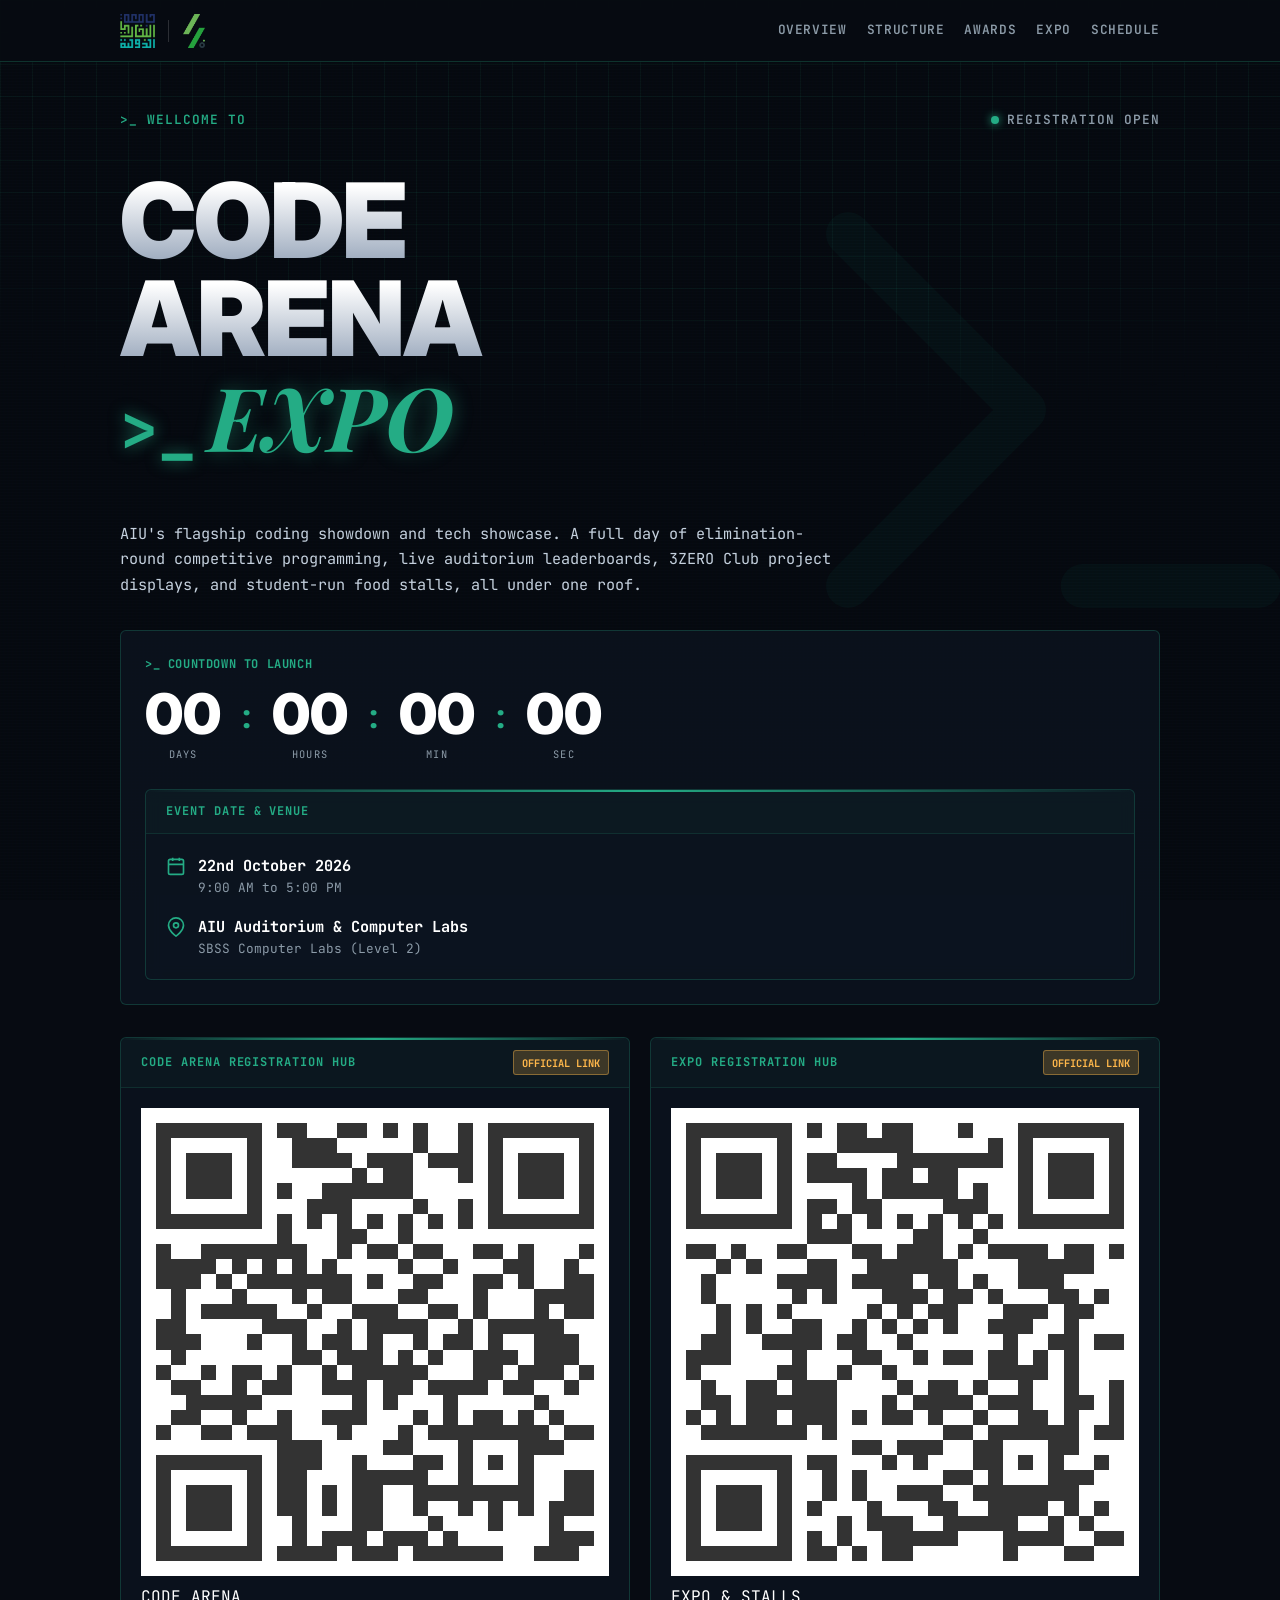
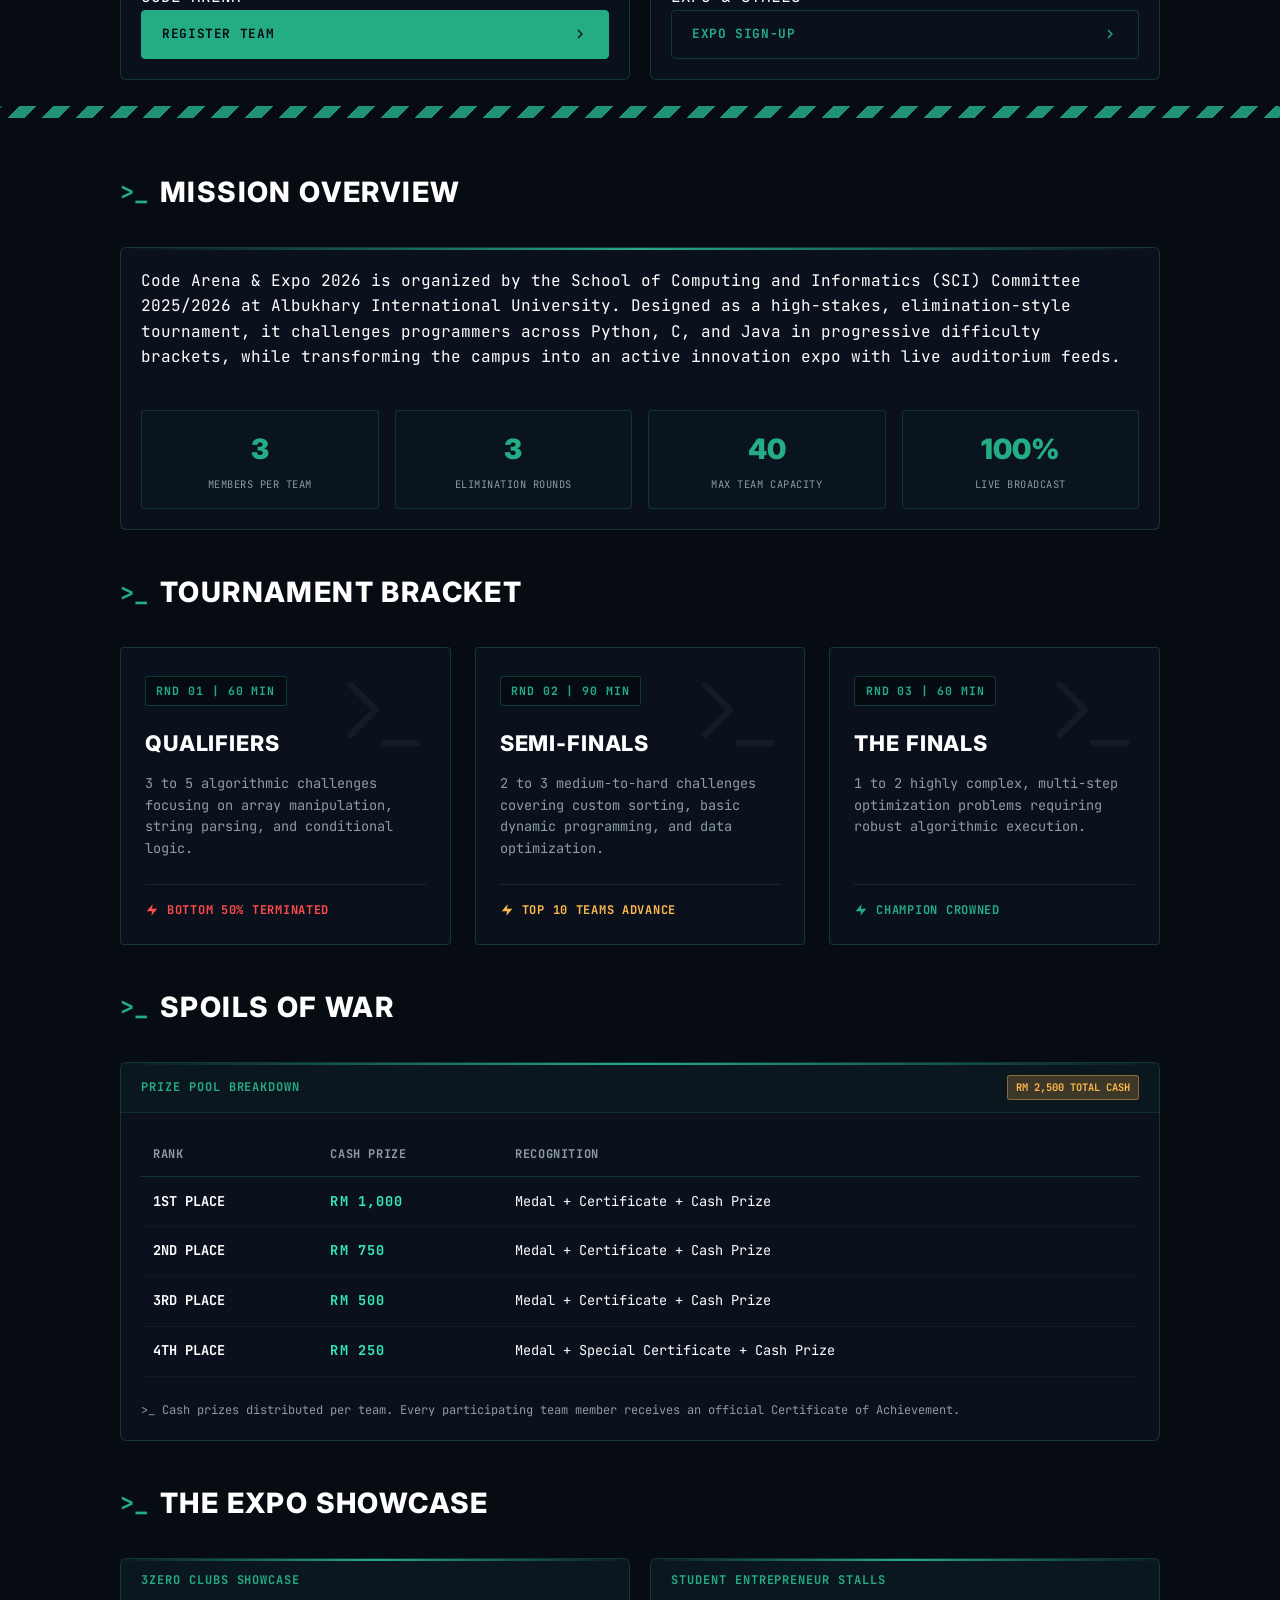
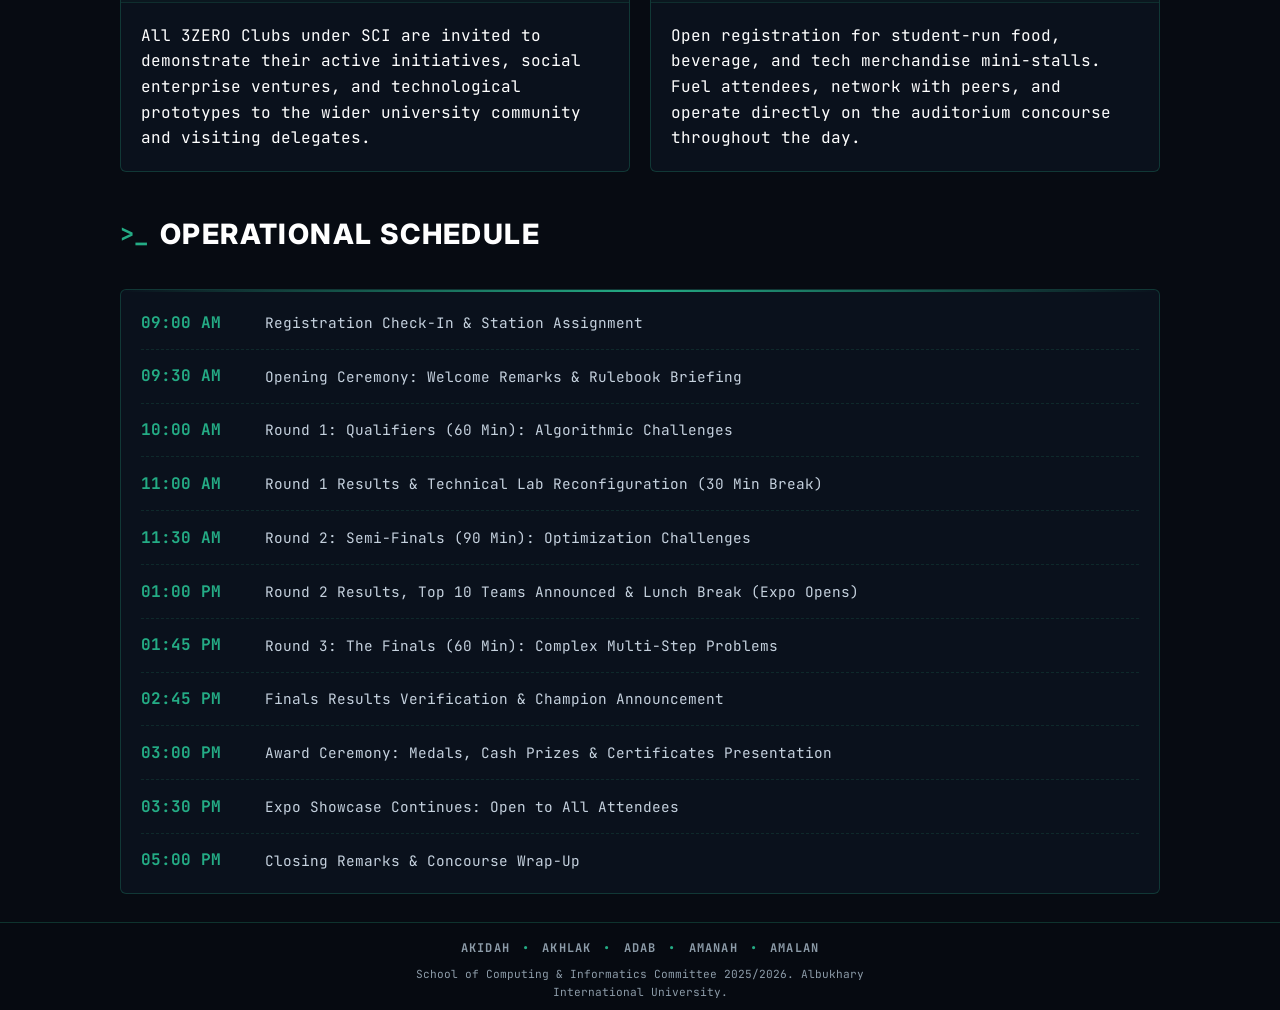
==== commit 3b964ecd: "Update: Qr codes and links for the code arena and the expo, adjusted the styling and the hero sectio" ====
--- a/index.html
+++ b/index.html
@@ -51,7 +51,7 @@
         <section id="hero" class="hero-section">
             <div class="container hero-layout">
                 <div class="hero-header-bar">
-                    <span class="terminal-tag">>_ STAY TUNED</span>
+                    <span class="terminal-tag">>_ WELLCOME TO</span>
                     <div class="status-indicator">
                         <span class="pulse-dot"></span>
                         <span>REGISTRATION OPEN</span>
@@ -97,10 +97,7 @@
                             <span class="timer-label">SEC</span>
                         </div>
                     </div>
-                </div>
-
-                <!-- Action Cards: Event Details & Dual Registration Hub -->
-                <div class="action-grid">
+                    <br>
                     <!-- Date & Location Card -->
                     <div class="terminal-card">
                         <div class="card-header">
@@ -131,58 +128,70 @@
                             </div>
                         </div>
                     </div>
-
+                </div>
+
+                <!-- Action Cards: Event Details & Dual Registration Hub -->
+                <div class="action-grid">
                     <!-- Dual Registration Hub: Two Distinct QR Slots + Action Buttons -->
                     <div class="terminal-card qr-card">
                         <div class="card-header">
-                            <span class="card-title">REGISTRATION HUBS</span>
-                            <span class="status-badge live-badge">OFFICIAL LINKS</span>
+                            <span class="card-title">CODE ARENA REGISTRATION HUB</span>
+                            <span class="status-badge live-badge">OFFICIAL LINK</span>
                         </div>
                         <div class="card-body qr-body">
                             <div class="dual-qr-container">
                                 <!-- Hub 1: Code Arena -->
                                 <div class="qr-box">
                                     <div class="qr-frame">
-                                        <img src="assets/qr-code-arena.png" alt="Code Arena Registration QR" class="qr-image" onerror="this.style.display='none'; this.nextElementSibling.style.display='flex'">
-                                        <div class="qr-fallback">
-                                            <svg class="icon-svg qr-icon" viewBox="0 0 24 24" fill="none" stroke="currentColor" stroke-width="1.5">
-                                                <rect x="3" y="3" width="7" height="7"></rect>
-                                                <rect x="14" y="3" width="7" height="7"></rect>
-                                                <rect x="3" y="14" width="7" height="7"></rect>
-                                                <rect x="14" y="14" width="3" height="3"></rect>
-                                                <line x1="17" y1="17" x2="21" y2="17"></line>
-                                                <line x1="17" y1="21" x2="21" y2="21"></line>
-                                            </svg>
-                                            <span>QR PLACEHOLDER</span>
+                                        <img src="assets/qr-code-arena.svg" alt="Code Arena Registration QR" class="qr-image" onerror="this.style.display='none'; this.nextElementSibling.style.display='flex'">
+<!--                                        <div class="qr-fallback">-->
+<!--                                            <svg class="icon-svg qr-icon" viewBox="0 0 24 24" fill="none" stroke="currentColor" stroke-width="1.5">-->
+<!--                                                <rect x="3" y="3" width="7" height="7"></rect>-->
+<!--                                                <rect x="14" y="3" width="7" height="7"></rect>-->
+<!--                                                <rect x="3" y="14" width="7" height="7"></rect>-->
+<!--                                                <rect x="14" y="14" width="3" height="3"></rect>-->
+<!--                                                <line x1="17" y1="17" x2="21" y2="17"></line>-->
+<!--                                                <line x1="17" y1="21" x2="21" y2="21"></line>-->
+<!--                                            </svg>-->
+<!--                                            <span>QR PLACEHOLDER</span>-->
                                         </div>
                                     </div>
                                     <span class="qr-label">CODE ARENA</span>
-                                    <a href="<!-- INSERT_CODE_ARENA_FORM_LINK_HERE -->" target="_blank" rel="noopener noreferrer" class="btn btn-primary qr-btn">
+                                    <a href="https://forms.gle/HBe37brkqzbTtgZk7" target="_blank" rel="noopener noreferrer" class="btn btn-primary qr-btn">
                                         <span>REGISTER TEAM</span>
                                         <svg class="icon-svg" viewBox="0 0 24 24" fill="none" stroke="currentColor" stroke-width="2">
                                             <polyline points="9 18 15 12 9 6"></polyline>
                                         </svg>
                                     </a>
                                 </div>
-
-                                <!-- Hub 2: Expo Showcase & Stalls -->
+                        </div>
+                    </div>
+
+                    <!-- Hub 2: Expo Showcase & Stalls -->
+                    <div class="terminal-card qr-card">
+                        <div class="card-header">
+                            <span class="card-title">EXPO REGISTRATION HUB</span>
+                            <span class="status-badge live-badge">OFFICIAL LINK</span>
+                        </div>
+                        <div class="card-body qr-body">
+                            <div class="dual-qr-container">
                                 <div class="qr-box">
                                     <div class="qr-frame">
-                                        <img src="assets/qr-expo.png" alt="Expo Showcase Registration QR" class="qr-image" onerror="this.style.display='none'; this.nextElementSibling.style.display='flex'">
-                                        <div class="qr-fallback">
-                                            <svg class="icon-svg qr-icon" viewBox="0 0 24 24" fill="none" stroke="currentColor" stroke-width="1.5">
-                                                <rect x="3" y="3" width="7" height="7"></rect>
-                                                <rect x="14" y="3" width="7" height="7"></rect>
-                                                <rect x="3" y="14" width="7" height="7"></rect>
-                                                <rect x="14" y="14" width="3" height="3"></rect>
-                                                <line x1="17" y1="17" x2="21" y2="17"></line>
-                                                <line x1="17" y1="21" x2="21" y2="21"></line>
-                                            </svg>
-                                            <span>QR PLACEHOLDER</span>
-                                        </div>
+                                        <img src="assets/qr-expo.svg" alt="Expo Showcase Registration QR" class="qr-image" onerror="this.style.display='none'; this.nextElementSibling.style.display='flex'">
+    <!--                                    <div class="qr-fallback">-->
+    <!--                                        <svg class="icon-svg qr-icon" viewBox="0 0 24 24" fill="none" stroke="currentColor" stroke-width="1.5">-->
+    <!--                                            <rect x="3" y="3" width="7" height="7"></rect>-->
+    <!--                                            <rect x="14" y="3" width="7" height="7"></rect>-->
+    <!--                                            <rect x="3" y="14" width="7" height="7"></rect>-->
+    <!--                                            <rect x="14" y="14" width="3" height="3"></rect>-->
+    <!--                                            <line x1="17" y1="17" x2="21" y2="17"></line>-->
+    <!--                                            <line x1="17" y1="21" x2="21" y2="21"></line>-->
+    <!--                                        </svg>-->
+    <!--                                        <span>QR PLACEHOLDER</span>-->
+    <!--                                    </div>-->
                                     </div>
                                     <span class="qr-label">EXPO & STALLS</span>
-                                    <a href="<!-- INSERT_EXPO_FORM_LINK_HERE -->" target="_blank" rel="noopener noreferrer" class="btn btn-secondary qr-btn">
+                                    <a href="https://forms.gle/AciLQPBc6PquK9hC8" target="_blank" rel="noopener noreferrer" class="btn btn-secondary qr-btn">
                                         <span>EXPO SIGN-UP</span>
                                         <svg class="icon-svg" viewBox="0 0 24 24" fill="none" stroke="currentColor" stroke-width="2">
                                             <polyline points="9 18 15 12 9 6"></polyline>
@@ -193,10 +202,11 @@
                         </div>
                     </div>
                 </div>
-
+            </div>
+
+            <br>
                 <!-- Hazard Banner Strip -->
                 <div class="hazard-strip"></div>
-            </div>
         </section>
 
         <!-- Overview Section -->
@@ -297,17 +307,17 @@
                                     <tr>
                                         <td class="rank-cell">1ST PLACE</td>
                                         <td class="prize-cell cypher-text" data-target="RM 1,000">RM 1,000</td>
-                                        <td>Medal + Special Certificate + Cash Prize</td>
+                                        <td>Medal + Certificate + Cash Prize</td>
                                     </tr>
                                     <tr>
                                         <td class="rank-cell">2ND PLACE</td>
                                         <td class="prize-cell cypher-text" data-target="RM 750">RM 750</td>
-                                        <td>Medal + Special Certificate + Cash Prize</td>
+                                        <td>Medal + Certificate + Cash Prize</td>
                                     </tr>
                                     <tr>
                                         <td class="rank-cell">3RD PLACE</td>
                                         <td class="prize-cell cypher-text" data-target="RM 500">RM 500</td>
-                                        <td>Medal + Special Certificate + Cash Prize</td>
+                                        <td>Medal + Certificate + Cash Prize</td>
                                     </tr>
                                     <tr>
                                         <td class="rank-cell">4TH PLACE</td>
--- a/style.css
+++ b/style.css
@@ -536,7 +536,7 @@
     border-radius: 6px;                                                                                                                                                                                                                                                                                                           
     position: relative;                                                                                                                                                                                                                                                                                                           
     overflow: hidden;                                                                                                                                                                                                                                                                                                             
-    backdrop-filter: blur(8px);                                                                                                                                                                                                                                                                                                   
+    backdrop-filter: blur(8px);
 }                                                                                                                                                                                                                                                                                                                                 
                                                                                                                                                                                                                                                                                                                                   
 .terminal-card::before {                                                                                                                                                                                                                                                                                                          
@@ -682,7 +682,7 @@
 /* Hazard Banner Strip matching poster */                                                                                                                                                                                                                                                                                         
 .hazard-strip {                                                                                                                                                                                                                                                                                                                   
     height: 12px;                                                                                                                                                                                                                                                                                                                 
-    width: 100%;                                                                                                                                                                                                                                                                                                                  
+    width: 100%;
     background: repeating-linear-gradient(                                                                                                                                                                                                                                                                                        
         -45deg,                                                                                                                                                                                                                                                                                                                   
         var(--accent-mint),                                                                                                                                                                                                                                                                                                       
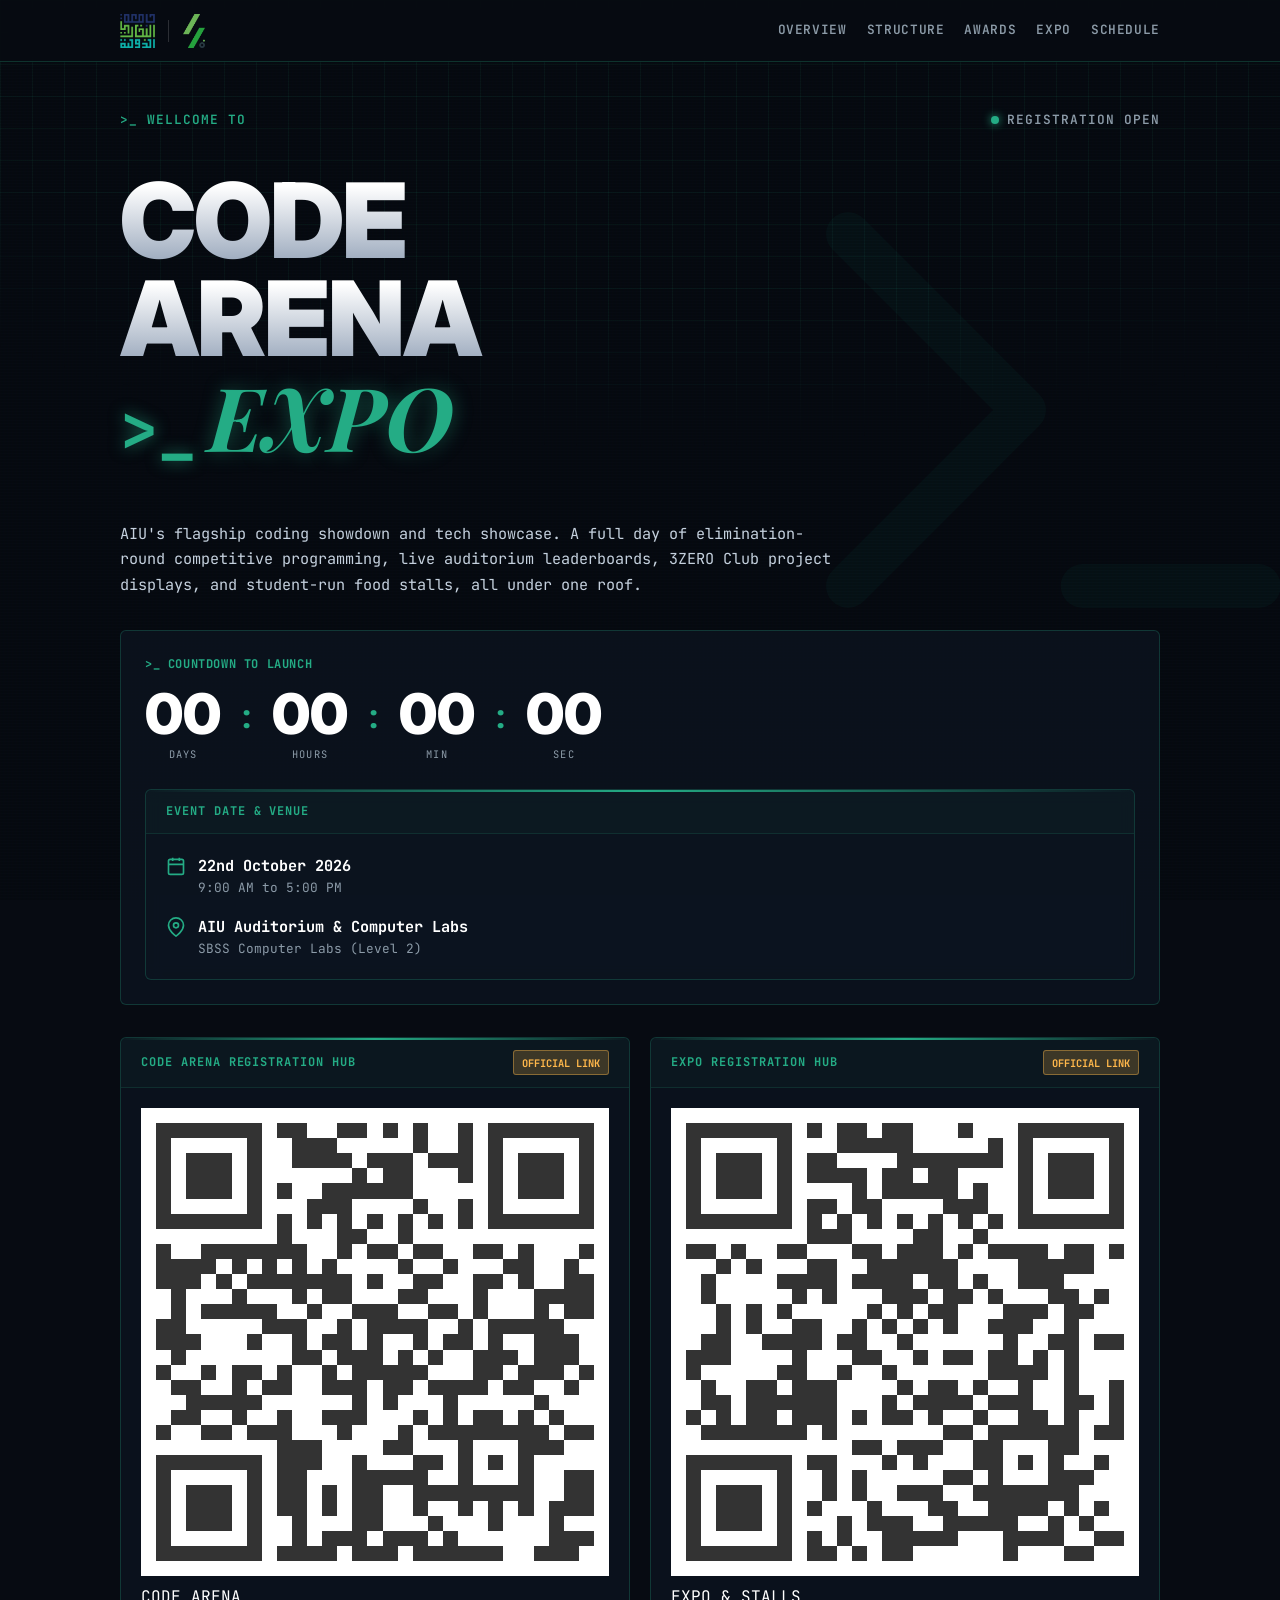
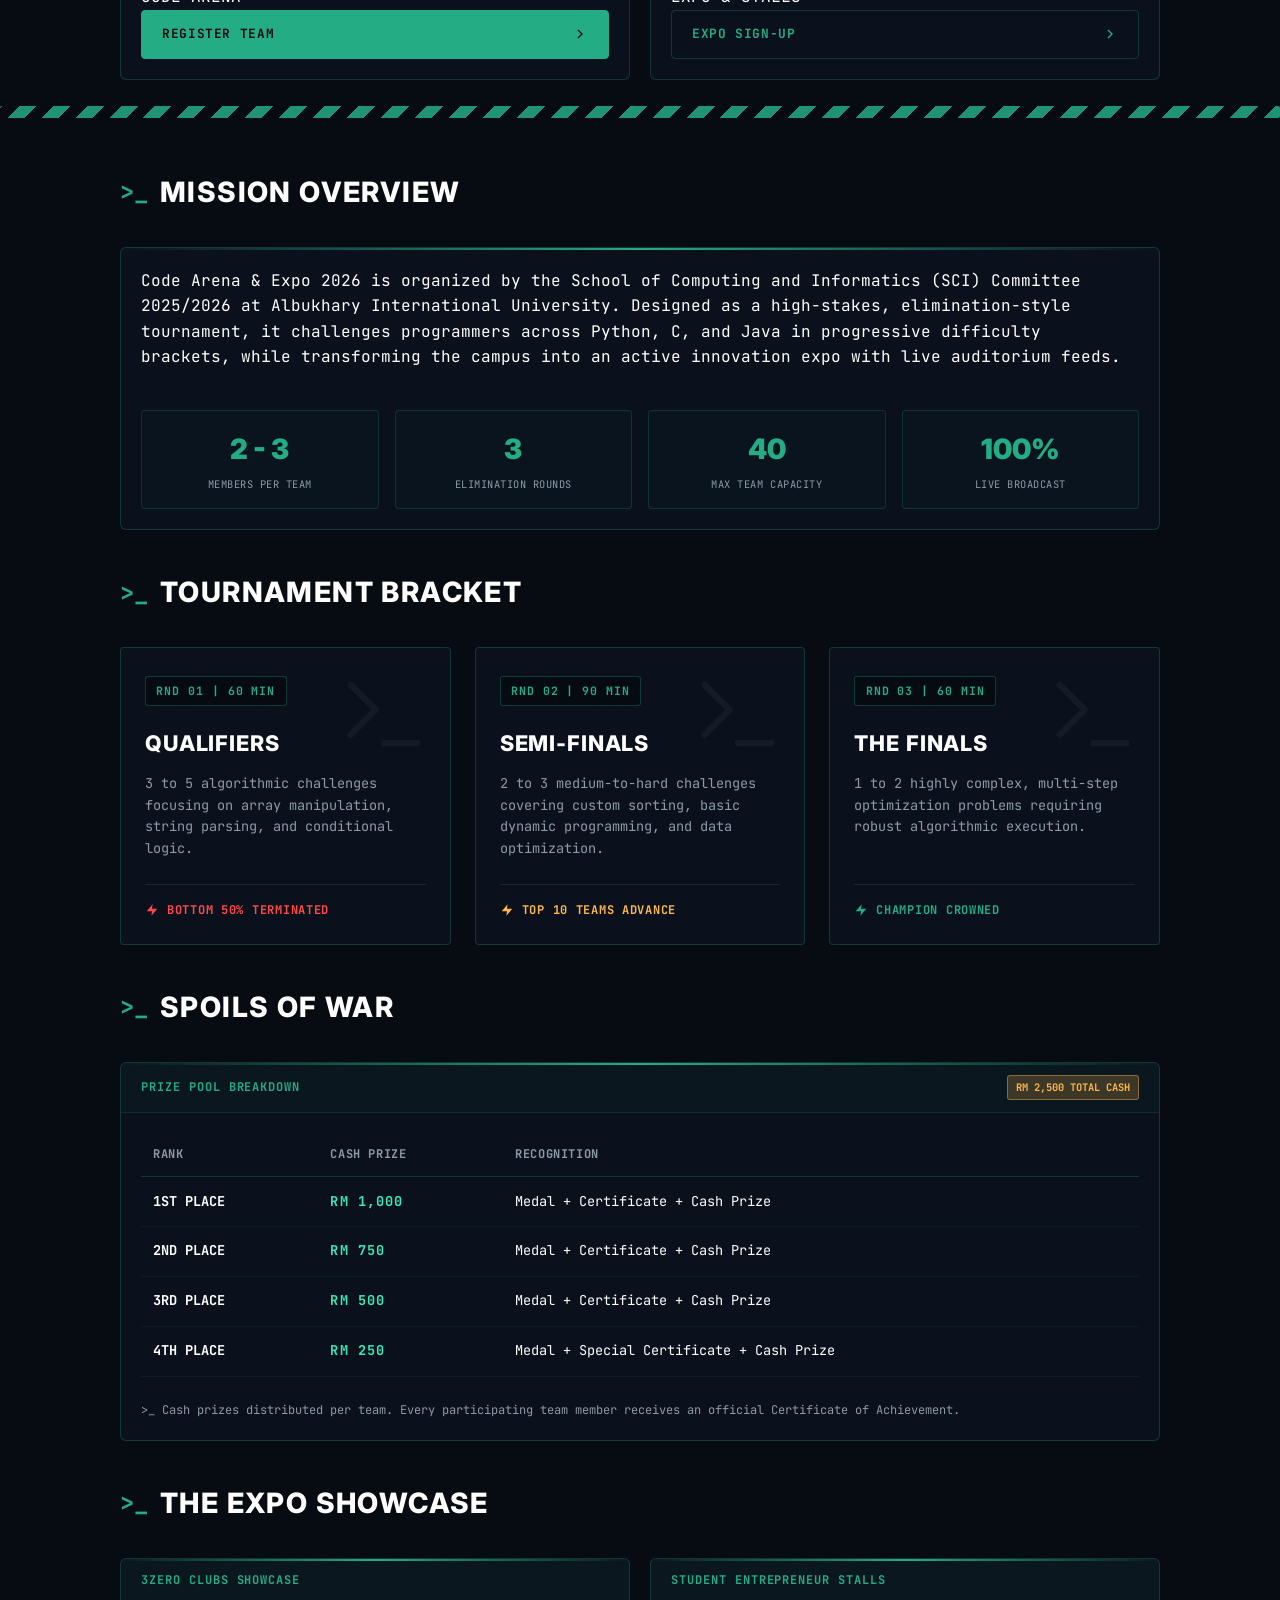
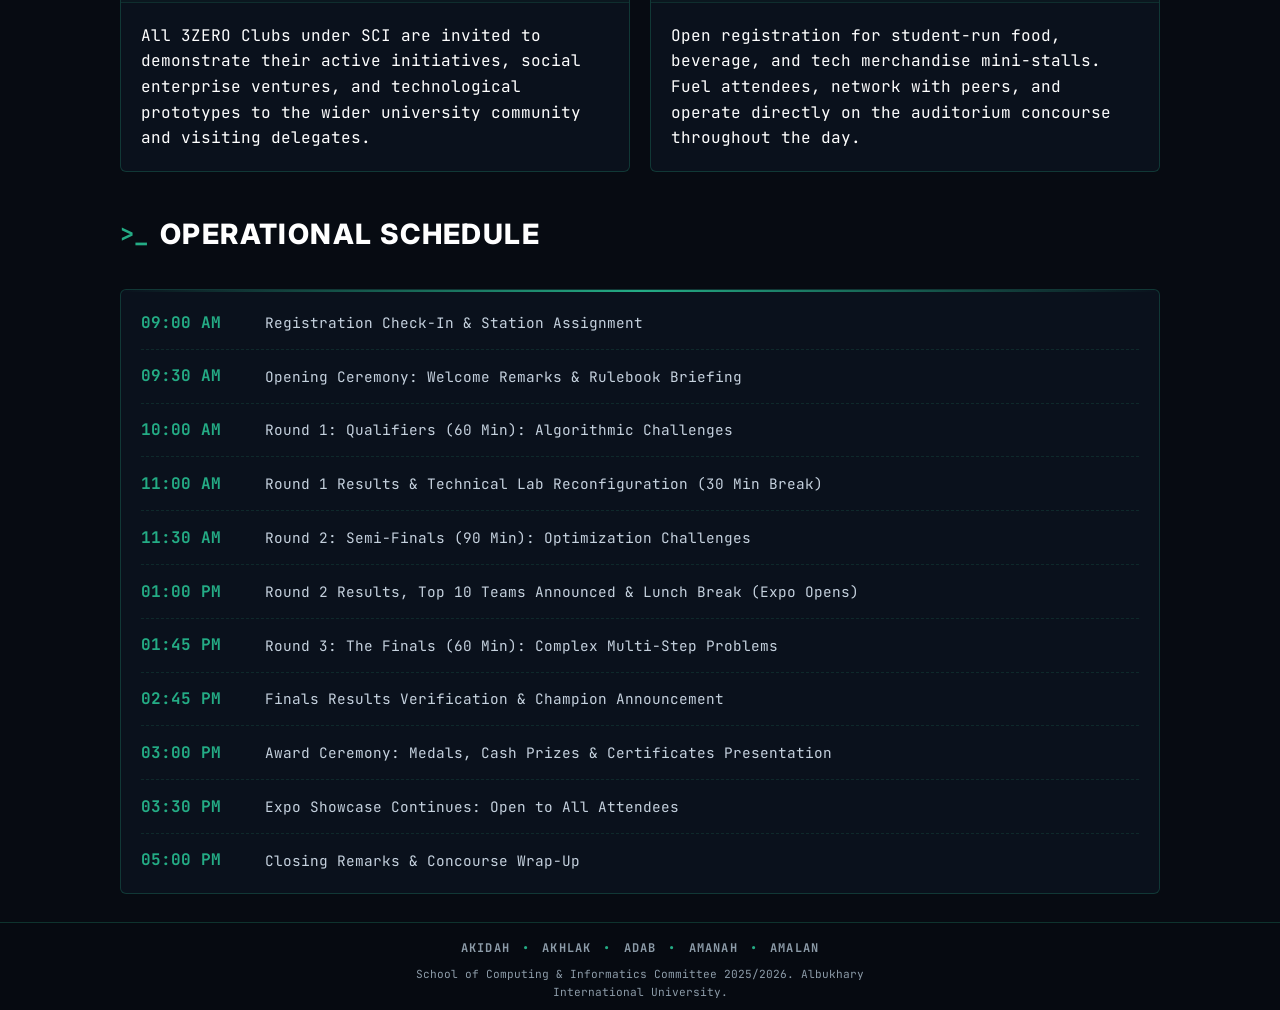
==== commit 92573a7a: "Update number of participants per team" ====
--- a/index.html
+++ b/index.html
@@ -223,7 +223,7 @@
                         </p>
                         <div class="stats-grid">
                             <div class="stat-box">
-                                <div class="stat-num">3</div>
+                                <div class="stat-num">2 - 3</div>
                                 <div class="stat-label">MEMBERS PER TEAM</div>
                             </div>
                             <div class="stat-box">
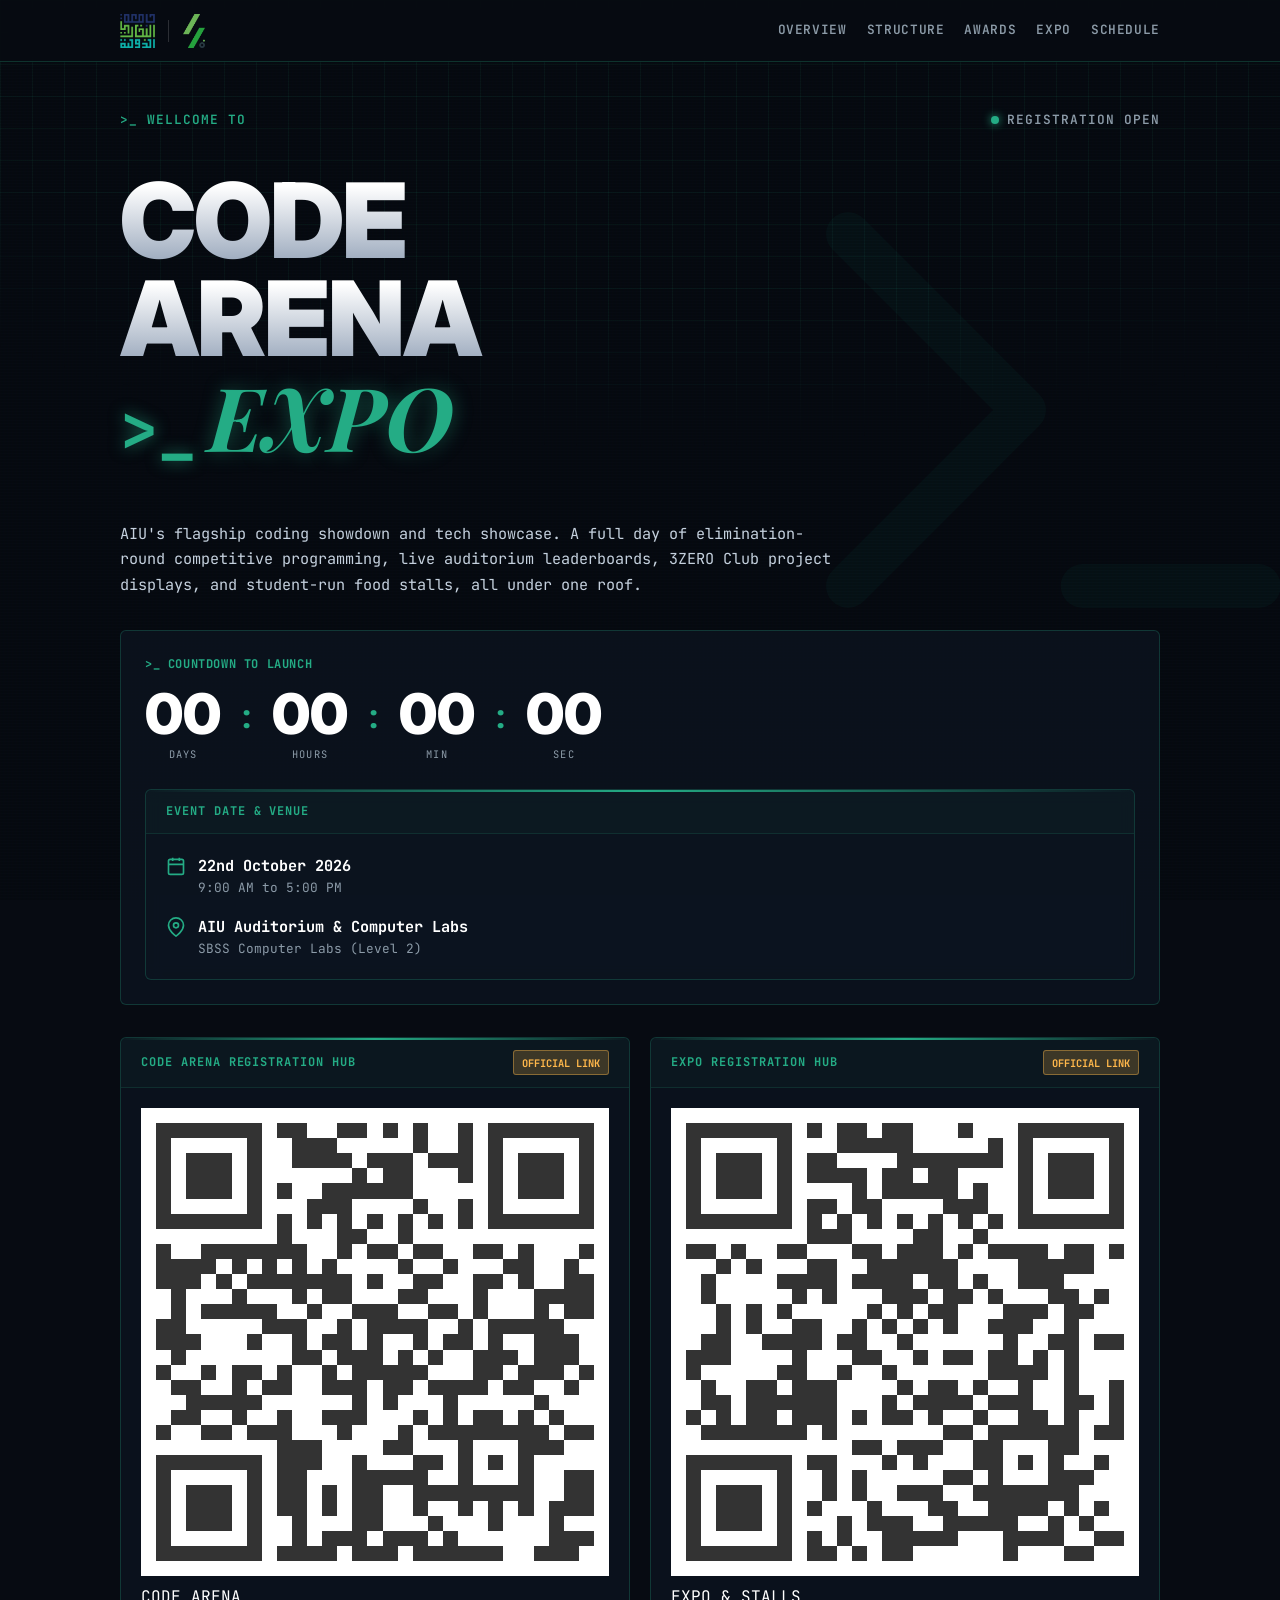
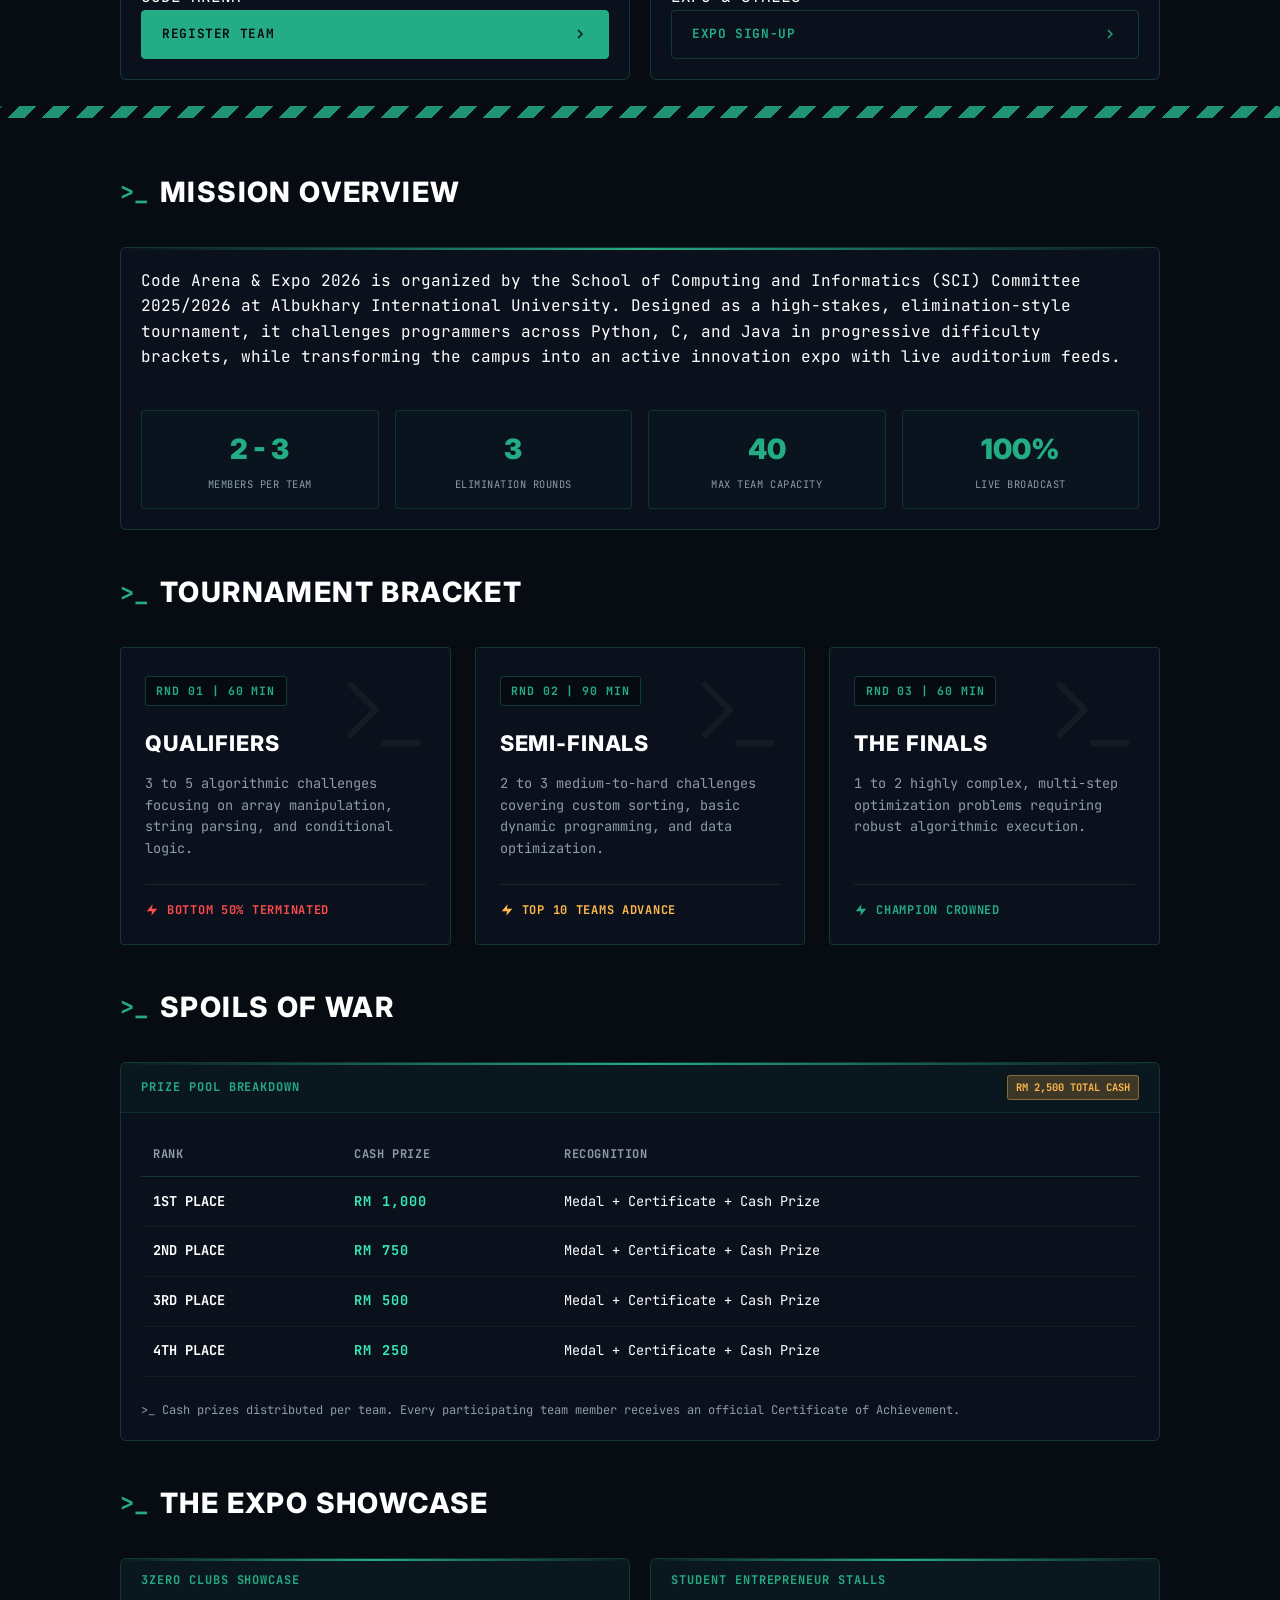
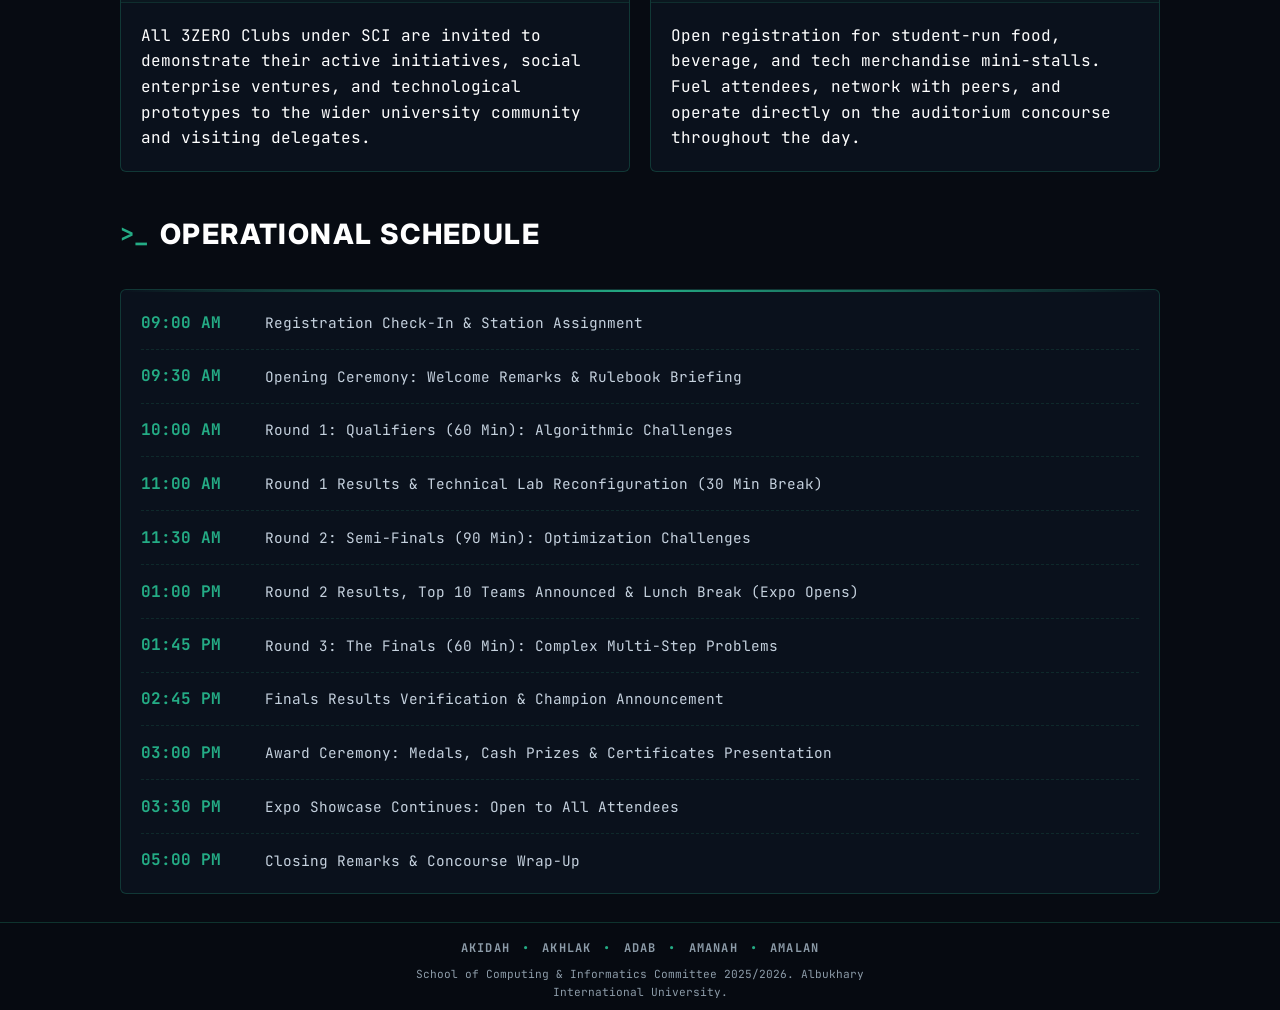
==== commit 0cd77f21: "Removed the "spcial certificate naming" to normal certificate" ====
--- a/index.html
+++ b/index.html
@@ -322,7 +322,7 @@
                                     <tr>
                                         <td class="rank-cell">4TH PLACE</td>
                                         <td class="prize-cell cypher-text" data-target="RM 250">RM 250</td>
-                                        <td>Medal + Special Certificate + Cash Prize</td>
+                                        <td>Medal + Certificate + Cash Prize</td>
                                     </tr>
                                 </tbody>
                             </table>
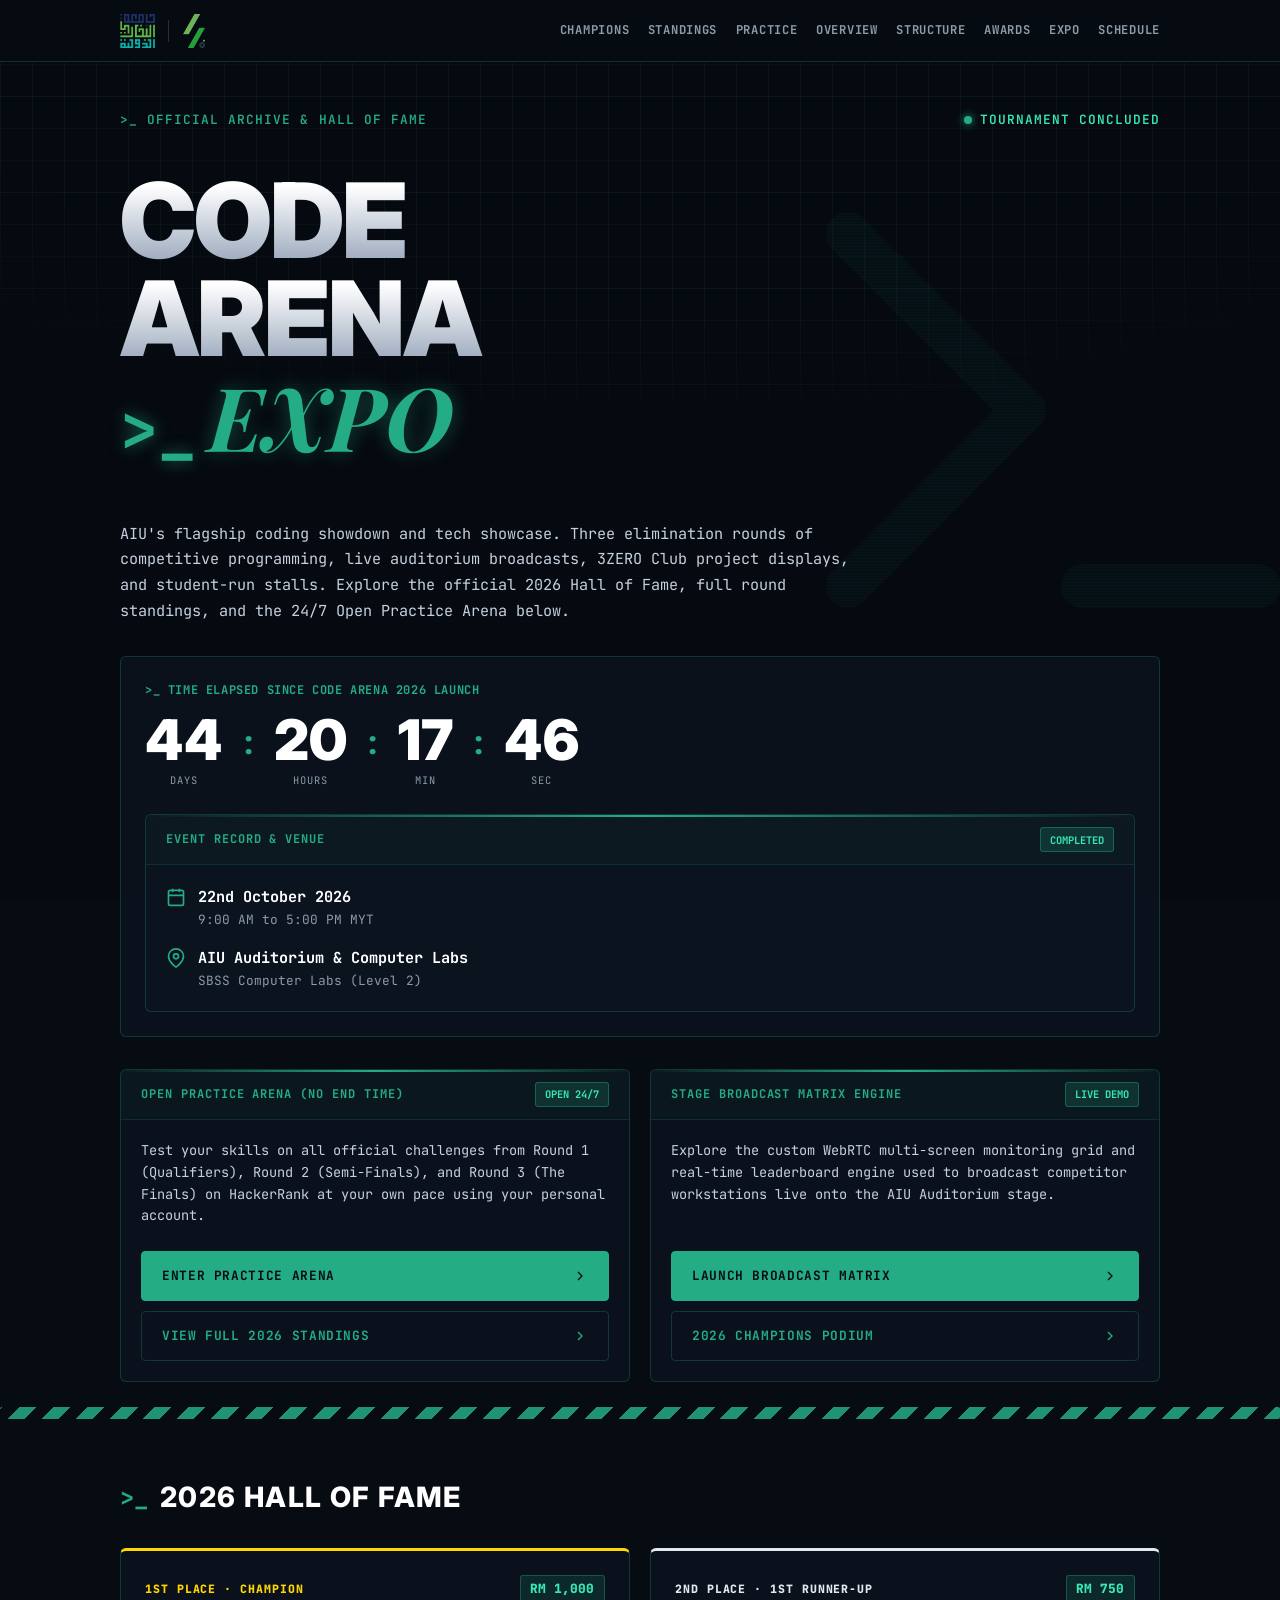
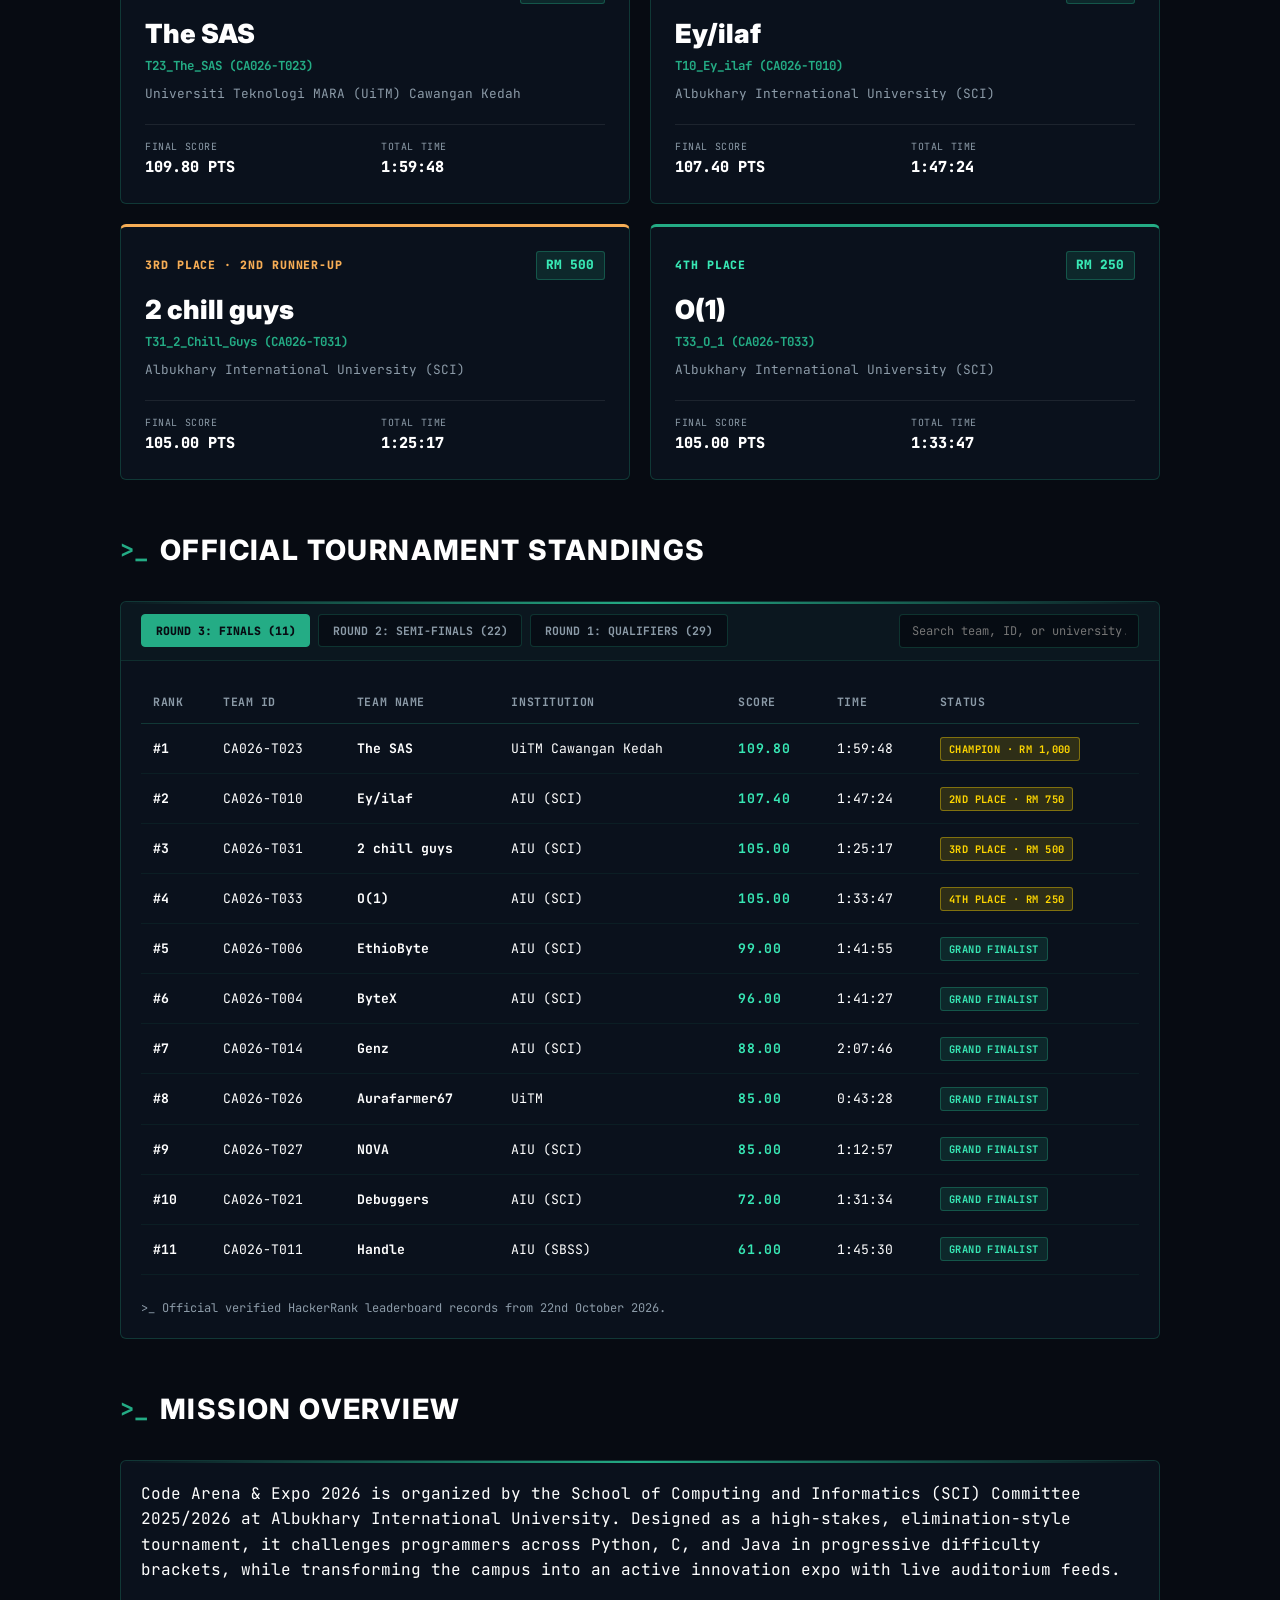
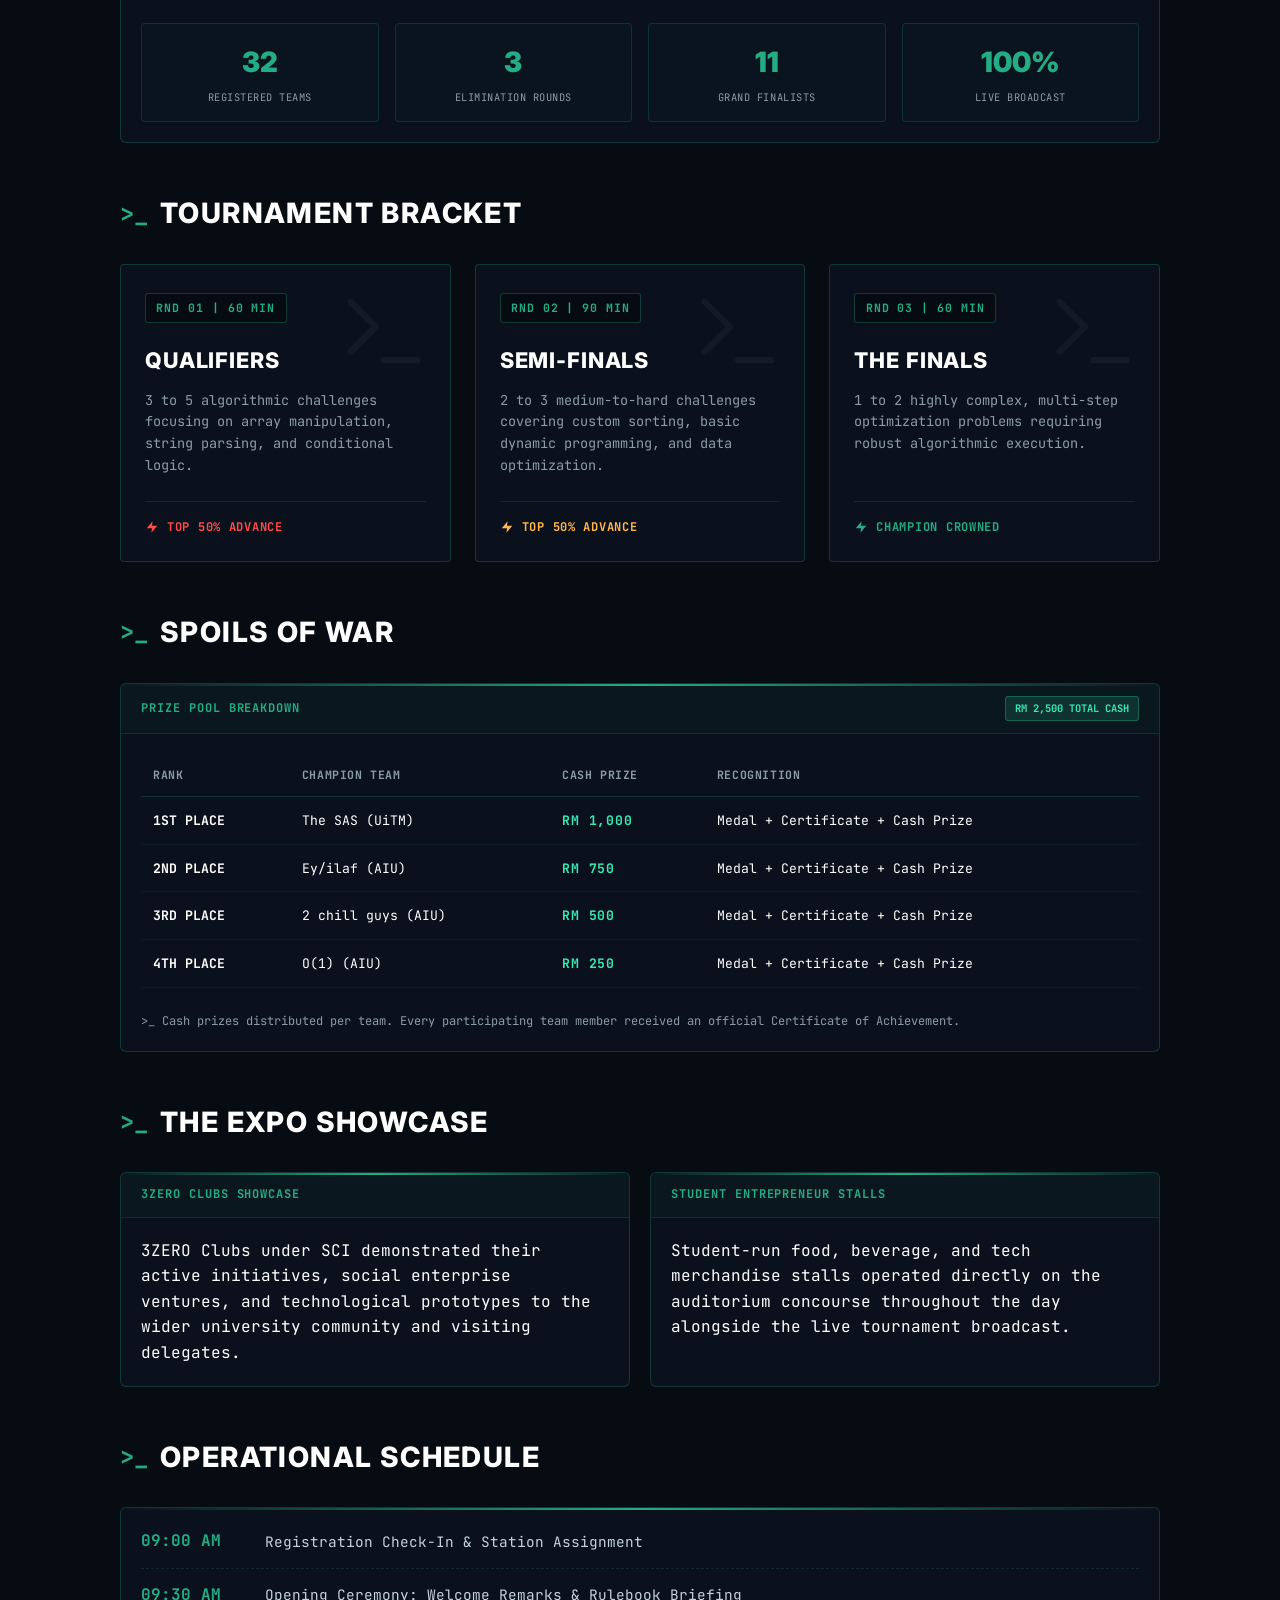
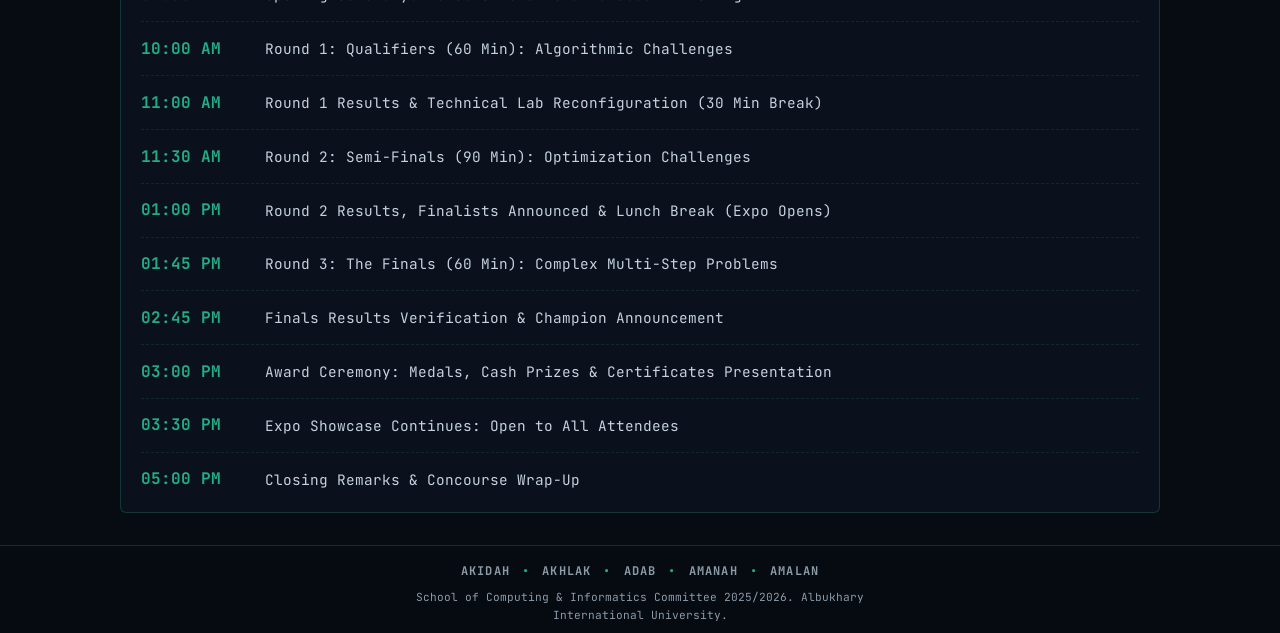
==== commit b0862ed2: "feat: update microsite to 2026 Hall of Fame, 3-round standings, and open practise hub" ====
--- a/index.html
+++ b/index.html
@@ -3,7 +3,7 @@
 <head>
     <meta charset="UTF-8">
     <meta name="viewport" content="width=device-width, initial-scale=1.0">
-    <title>Code Arena & Expo 2026 | SCI AIU</title>
+    <title>Code Arena & Expo 2026 | Hall of Fame & Archive | SCI AIU</title>
     <link rel="stylesheet" href="style.css">
     <link rel="preconnect" href="https://fonts.googleapis.com">
     <link rel="preconnect" href="https://fonts.gstatic.com" crossorigin>
@@ -12,9 +12,7 @@
 <body>
     <div class="global-canvas">
       <svg class="bg-chevron" viewBox="0 0 24 24" fill="none" stroke="currentColor" stroke-width="1.5" stroke-linecap="round" stroke-linejoin="round">
-        <!-- The Chevron (>) -->
         <polyline points="6 18 12 12 6 6"></polyline>
-        <!-- The Underscore (_) -->
         <line x1="14" y1="18" x2="20" y2="18"></line>
       </svg>    
     </div>
@@ -25,18 +23,19 @@
     <header class="navbar">
         <div class="nav-container">
             <div class="logo-group">
-                <!-- AIU Logo Link -->
                 <a href="https://aiu.edu.my" target="_blank" rel="noopener noreferrer" class="logo-link">
                     <img src="assets/aiu-logo.png" alt="AIU Logo" class="brand-logo" onerror="this.style.display='none'">
                 </a>
                 <div class="logo-divider"></div>
-                <!-- SCI Logo Link -->
                 <a href="#hero" class="logo-link">
                     <img src="assets/sci-logo.png" alt="SCI Logo" class="brand-logo" onerror="this.style.display='none'">
                 </a>
             </div>
             
             <nav class="nav-links">
+                <a href="#hall-of-fame">CHAMPIONS</a>
+                <a href="#standings">STANDINGS</a>
+                <a href="#practice">PRACTICE</a>
                 <a href="#overview">OVERVIEW</a>
                 <a href="#structure">STRUCTURE</a>
                 <a href="#awards">AWARDS</a>
@@ -51,10 +50,10 @@
         <section id="hero" class="hero-section">
             <div class="container hero-layout">
                 <div class="hero-header-bar">
-                    <span class="terminal-tag">>_ WELLCOME TO</span>
+                    <span class="terminal-tag">&gt;_ OFFICIAL ARCHIVE &amp; HALL OF FAME</span>
                     <div class="status-indicator">
                         <span class="pulse-dot"></span>
-                        <span>REGISTRATION OPEN</span>
+                        <span>TOURNAMENT CONCLUDED</span>
                     </div>
                 </div>
 
@@ -64,18 +63,18 @@
                         <span class="title-arena">ARENA</span>
                     </h1>
                     <div class="expo-line">
-                        <span class="prompt-symbol">>_</span>
+                        <span class="prompt-symbol">&gt;_</span>
                         <span class="title-expo">EXPO</span>
                     </div>
                 </div>
 
                 <p class="hero-tagline">
-                    AIU's flagship coding showdown and tech showcase. A full day of elimination-round competitive programming, live auditorium leaderboards, 3ZERO Club project displays, and student-run food stalls, all under one roof.
+                    AIU's flagship coding showdown and tech showcase. Three elimination rounds of competitive programming, live auditorium broadcasts, 3ZERO Club project displays, and student-run stalls. Explore the official 2026 Hall of Fame, full round standings, and the 24/7 Open Practice Arena below.
                 </p>
 
-                <!-- Live Countdown -->
+                <!-- Live Elapsed Time Counter -->
                 <div class="countdown-container">
-                    <div class="countdown-title">>_ COUNTDOWN TO LAUNCH</div>
+                    <div class="countdown-title">&gt;_ TIME ELAPSED SINCE CODE ARENA 2026 LAUNCH</div>
                     <div class="countdown-timer" id="countdown">
                         <div class="timer-unit">
                             <span class="timer-num" id="days">00</span>
@@ -101,7 +100,8 @@
                     <!-- Date & Location Card -->
                     <div class="terminal-card">
                         <div class="card-header">
-                            <span class="card-title">EVENT DATE & VENUE</span>
+                            <span class="card-title">EVENT RECORD &amp; VENUE</span>
+                            <span class="status-badge">COMPLETED</span>
                         </div>
                         <div class="card-body">
                             <div class="meta-row">
@@ -113,7 +113,7 @@
                                 </svg>
                                 <div>
                                     <div class="meta-main">22nd October 2026</div>
-                                    <div class="meta-sub">9:00 AM to 5:00 PM</div>
+                                    <div class="meta-sub">9:00 AM to 5:00 PM MYT</div>
                                 </div>
                             </div>
                             <div class="meta-row">
@@ -122,7 +122,7 @@
                                     <circle cx="12" cy="10" r="3"></circle>
                                 </svg>
                                 <div>
-                                    <div class="meta-main">AIU Auditorium & Computer Labs</div>
+                                    <div class="meta-main">AIU Auditorium &amp; Computer Labs</div>
                                     <div class="meta-sub">SBSS Computer Labs (Level 2)</div>
                                 </div>
                             </div>
@@ -130,74 +130,58 @@
                     </div>
                 </div>
 
-                <!-- Action Cards: Event Details & Dual Registration Hub -->
-                <div class="action-grid">
-                    <!-- Dual Registration Hub: Two Distinct QR Slots + Action Buttons -->
+                <!-- Action Cards: Practice Arena & Broadcast Engine -->
+                <div id="practice" class="action-grid">
+                    <!-- Hub 1: 24/7 Open Practice Arena -->
                     <div class="terminal-card qr-card">
                         <div class="card-header">
-                            <span class="card-title">CODE ARENA REGISTRATION HUB</span>
-                            <span class="status-badge live-badge">OFFICIAL LINK</span>
+                            <span class="card-title">OPEN PRACTICE ARENA (NO END TIME)</span>
+                            <span class="status-badge live-badge">OPEN 24/7</span>
                         </div>
                         <div class="card-body qr-body">
-                            <div class="dual-qr-container">
-                                <!-- Hub 1: Code Arena -->
-                                <div class="qr-box">
-                                    <div class="qr-frame">
-                                        <img src="assets/qr-code-arena.svg" alt="Code Arena Registration QR" class="qr-image" onerror="this.style.display='none'; this.nextElementSibling.style.display='flex'">
-<!--                                        <div class="qr-fallback">-->
-<!--                                            <svg class="icon-svg qr-icon" viewBox="0 0 24 24" fill="none" stroke="currentColor" stroke-width="1.5">-->
-<!--                                                <rect x="3" y="3" width="7" height="7"></rect>-->
-<!--                                                <rect x="14" y="3" width="7" height="7"></rect>-->
-<!--                                                <rect x="3" y="14" width="7" height="7"></rect>-->
-<!--                                                <rect x="14" y="14" width="3" height="3"></rect>-->
-<!--                                                <line x1="17" y1="17" x2="21" y2="17"></line>-->
-<!--                                                <line x1="17" y1="21" x2="21" y2="21"></line>-->
-<!--                                            </svg>-->
-<!--                                            <span>QR PLACEHOLDER</span>-->
-                                        </div>
-                                    </div>
-                                    <span class="qr-label">CODE ARENA</span>
-                                    <a href="https://forms.gle/HBe37brkqzbTtgZk7" target="_blank" rel="noopener noreferrer" class="btn btn-primary qr-btn">
-                                        <span>REGISTER TEAM</span>
-                                        <svg class="icon-svg" viewBox="0 0 24 24" fill="none" stroke="currentColor" stroke-width="2">
-                                            <polyline points="9 18 15 12 9 6"></polyline>
-                                        </svg>
-                                    </a>
-                                </div>
-                        </div>
-                    </div>
-
-                    <!-- Hub 2: Expo Showcase & Stalls -->
+                            <p class="hub-desc">
+                                Test your skills on all official challenges from Round 1 (Qualifiers), Round 2 (Semi-Finals), and Round 3 (The Finals) on HackerRank at your own pace using your personal account.
+                            </p>
+                            <div class="btn-group">
+                                <a href="https://www.hackerrank.com/code-arena-2026-practice" target="_blank" rel="noopener noreferrer" class="btn btn-primary">
+                                    <span>ENTER PRACTICE ARENA</span>
+                                    <svg class="icon-svg" viewBox="0 0 24 24" fill="none" stroke="currentColor" stroke-width="2">
+                                        <polyline points="9 18 15 12 9 6"></polyline>
+                                    </svg>
+                                </a>
+                                <a href="#standings" class="btn btn-secondary">
+                                    <span>VIEW FULL 2026 STANDINGS</span>
+                                    <svg class="icon-svg" viewBox="0 0 24 24" fill="none" stroke="currentColor" stroke-width="2">
+                                        <polyline points="9 18 15 12 9 6"></polyline>
+                                    </svg>
+                                </a>
+                            </div>
+                        </div>
+                    </div>
+
+                    <!-- Hub 2: Auditorium Stage Broadcast Matrix -->
                     <div class="terminal-card qr-card">
                         <div class="card-header">
-                            <span class="card-title">EXPO REGISTRATION HUB</span>
-                            <span class="status-badge live-badge">OFFICIAL LINK</span>
+                            <span class="card-title">STAGE BROADCAST MATRIX ENGINE</span>
+                            <span class="status-badge live-badge">LIVE DEMO</span>
                         </div>
                         <div class="card-body qr-body">
-                            <div class="dual-qr-container">
-                                <div class="qr-box">
-                                    <div class="qr-frame">
-                                        <img src="assets/qr-expo.svg" alt="Expo Showcase Registration QR" class="qr-image" onerror="this.style.display='none'; this.nextElementSibling.style.display='flex'">
-    <!--                                    <div class="qr-fallback">-->
-    <!--                                        <svg class="icon-svg qr-icon" viewBox="0 0 24 24" fill="none" stroke="currentColor" stroke-width="1.5">-->
-    <!--                                            <rect x="3" y="3" width="7" height="7"></rect>-->
-    <!--                                            <rect x="14" y="3" width="7" height="7"></rect>-->
-    <!--                                            <rect x="3" y="14" width="7" height="7"></rect>-->
-    <!--                                            <rect x="14" y="14" width="3" height="3"></rect>-->
-    <!--                                            <line x1="17" y1="17" x2="21" y2="17"></line>-->
-    <!--                                            <line x1="17" y1="21" x2="21" y2="21"></line>-->
-    <!--                                        </svg>-->
-    <!--                                        <span>QR PLACEHOLDER</span>-->
-    <!--                                    </div>-->
-                                    </div>
-                                    <span class="qr-label">EXPO & STALLS</span>
-                                    <a href="https://forms.gle/AciLQPBc6PquK9hC8" target="_blank" rel="noopener noreferrer" class="btn btn-secondary qr-btn">
-                                        <span>EXPO SIGN-UP</span>
-                                        <svg class="icon-svg" viewBox="0 0 24 24" fill="none" stroke="currentColor" stroke-width="2">
-                                            <polyline points="9 18 15 12 9 6"></polyline>
-                                        </svg>
-                                    </a>
-                                </div>
+                            <p class="hub-desc">
+                                Explore the custom WebRTC multi-screen monitoring grid and real-time leaderboard engine used to broadcast competitor workstations live onto the AIU Auditorium stage.
+                            </p>
+                            <div class="btn-group">
+                                <a href="arena_matrix/index.html" target="_blank" rel="noopener noreferrer" class="btn btn-primary">
+                                    <span>LAUNCH BROADCAST MATRIX</span>
+                                    <svg class="icon-svg" viewBox="0 0 24 24" fill="none" stroke="currentColor" stroke-width="2">
+                                        <polyline points="9 18 15 12 9 6"></polyline>
+                                    </svg>
+                                </a>
+                                <a href="#hall-of-fame" class="btn btn-secondary">
+                                    <span>2026 CHAMPIONS PODIUM</span>
+                                    <svg class="icon-svg" viewBox="0 0 24 24" fill="none" stroke="currentColor" stroke-width="2">
+                                        <polyline points="9 18 15 12 9 6"></polyline>
+                                    </svg>
+                                </a>
                             </div>
                         </div>
                     </div>
@@ -205,34 +189,173 @@
             </div>
 
             <br>
-                <!-- Hazard Banner Strip -->
-                <div class="hazard-strip"></div>
+            <div class="hazard-strip"></div>
+        </section>
+
+        <!-- Hall of Fame Section (Top 4 Champions Podium) -->
+        <section id="hall-of-fame" class="section">
+            <div class="container">
+                <div class="section-title-wrap">
+                    <span class="terminal-prefix">&gt;_</span>
+                    <h2 class="section-title">2026 HALL OF FAME</h2>
+                </div>
+
+                <div class="podium-grid">
+                    <!-- 1st Place -->
+                    <div class="podium-card podium-gold">
+                        <div class="podium-top">
+                            <span class="podium-rank">1ST PLACE · CHAMPION</span>
+                            <span class="podium-prize">RM 1,000</span>
+                        </div>
+                        <div class="podium-team">The SAS</div>
+                        <div class="podium-handle">T23_The_SAS (CA026-T023)</div>
+                        <div class="podium-inst">Universiti Teknologi MARA (UiTM) Cawangan Kedah</div>
+                        <div class="podium-metrics">
+                            <div class="metric-pill">
+                                <span class="metric-label">FINAL SCORE</span>
+                                <span class="metric-val">109.80 PTS</span>
+                            </div>
+                            <div class="metric-pill">
+                                <span class="metric-label">TOTAL TIME</span>
+                                <span class="metric-val">1:59:48</span>
+                            </div>
+                        </div>
+                    </div>
+
+                    <!-- 2nd Place -->
+                    <div class="podium-card podium-silver">
+                        <div class="podium-top">
+                            <span class="podium-rank">2ND PLACE · 1ST RUNNER-UP</span>
+                            <span class="podium-prize">RM 750</span>
+                        </div>
+                        <div class="podium-team">Ey/ilaf</div>
+                        <div class="podium-handle">T10_Ey_ilaf (CA026-T010)</div>
+                        <div class="podium-inst">Albukhary International University (SCI)</div>
+                        <div class="podium-metrics">
+                            <div class="metric-pill">
+                                <span class="metric-label">FINAL SCORE</span>
+                                <span class="metric-val">107.40 PTS</span>
+                            </div>
+                            <div class="metric-pill">
+                                <span class="metric-label">TOTAL TIME</span>
+                                <span class="metric-val">1:47:24</span>
+                            </div>
+                        </div>
+                    </div>
+
+                    <!-- 3rd Place -->
+                    <div class="podium-card podium-bronze">
+                        <div class="podium-top">
+                            <span class="podium-rank">3RD PLACE · 2ND RUNNER-UP</span>
+                            <span class="podium-prize">RM 500</span>
+                        </div>
+                        <div class="podium-team">2 chill guys</div>
+                        <div class="podium-handle">T31_2_Chill_Guys (CA026-T031)</div>
+                        <div class="podium-inst">Albukhary International University (SCI)</div>
+                        <div class="podium-metrics">
+                            <div class="metric-pill">
+                                <span class="metric-label">FINAL SCORE</span>
+                                <span class="metric-val">105.00 PTS</span>
+                            </div>
+                            <div class="metric-pill">
+                                <span class="metric-label">TOTAL TIME</span>
+                                <span class="metric-val">1:25:17</span>
+                            </div>
+                        </div>
+                    </div>
+
+                    <!-- 4th Place -->
+                    <div class="podium-card podium-fourth">
+                        <div class="podium-top">
+                            <span class="podium-rank">4TH PLACE</span>
+                            <span class="podium-prize">RM 250</span>
+                        </div>
+                        <div class="podium-team">O(1)</div>
+                        <div class="podium-handle">T33_O_1 (CA026-T033)</div>
+                        <div class="podium-inst">Albukhary International University (SCI)</div>
+                        <div class="podium-metrics">
+                            <div class="metric-pill">
+                                <span class="metric-label">FINAL SCORE</span>
+                                <span class="metric-val">105.00 PTS</span>
+                            </div>
+                            <div class="metric-pill">
+                                <span class="metric-label">TOTAL TIME</span>
+                                <span class="metric-val">1:33:47</span>
+                            </div>
+                        </div>
+                    </div>
+                </div>
+            </div>
+        </section>
+
+        <!-- Full Interactive Standings Section (All 3 Rounds) -->
+        <section id="standings" class="section">
+            <div class="container">
+                <div class="section-title-wrap">
+                    <span class="terminal-prefix">&gt;_</span>
+                    <h2 class="section-title">OFFICIAL TOURNAMENT STANDINGS</h2>
+                </div>
+
+                <div class="terminal-card">
+                    <div class="card-header standings-controls-header">
+                        <div class="round-tabs" id="roundTabs">
+                            <button class="tab-btn active" data-round="finals">ROUND 3: FINALS (11)</button>
+                            <button class="tab-btn" data-round="semis">ROUND 2: SEMI-FINALS (22)</button>
+                            <button class="tab-btn" data-round="qualifiers">ROUND 1: QUALIFIERS (29)</button>
+                        </div>
+                        <div class="search-box-wrap">
+                            <input type="text" id="teamSearchInput" class="terminal-input" placeholder="Search team, ID, or university...">
+                        </div>
+                    </div>
+                    <div class="card-body">
+                        <div class="awards-table-wrapper">
+                            <table class="cyber-table standings-table">
+                                <thead>
+                                    <tr>
+                                        <th>RANK</th>
+                                        <th>TEAM ID</th>
+                                        <th>TEAM NAME</th>
+                                        <th>INSTITUTION</th>
+                                        <th>SCORE</th>
+                                        <th>TIME</th>
+                                        <th>STATUS</th>
+                                    </tr>
+                                </thead>
+                                <tbody id="standingsTableBody">
+                                    <!-- Populated dynamically via script.js -->
+                                </tbody>
+                            </table>
+                        </div>
+                        <p class="table-note" id="standingsFootnote">&gt;_ Official verified HackerRank leaderboard records from 22nd October 2026.</p>
+                    </div>
+                </div>
+            </div>
         </section>
 
         <!-- Overview Section -->
         <section id="overview" class="section">
             <div class="container">
                 <div class="section-title-wrap">
-                    <span class="terminal-prefix">>_</span>
+                    <span class="terminal-prefix">&gt;_</span>
                     <h2 class="section-title">MISSION OVERVIEW</h2>
                 </div>
                 <div class="terminal-card">
                     <div class="card-body">
                         <p class="lead-text">
-                            Code Arena & Expo 2026 is organized by the School of Computing and Informatics (SCI) Committee 2025/2026 at Albukhary International University. Designed as a high-stakes, elimination-style tournament, it challenges programmers across Python, C, and Java in progressive difficulty brackets, while transforming the campus into an active innovation expo with live auditorium feeds.
+                            Code Arena &amp; Expo 2026 is organized by the School of Computing and Informatics (SCI) Committee 2025/2026 at Albukhary International University. Designed as a high-stakes, elimination-style tournament, it challenges programmers across Python, C, and Java in progressive difficulty brackets, while transforming the campus into an active innovation expo with live auditorium feeds.
                         </p>
                         <div class="stats-grid">
                             <div class="stat-box">
-                                <div class="stat-num">2 - 3</div>
-                                <div class="stat-label">MEMBERS PER TEAM</div>
+                                <div class="stat-num">32</div>
+                                <div class="stat-label">REGISTERED TEAMS</div>
                             </div>
                             <div class="stat-box">
                                 <div class="stat-num">3</div>
                                 <div class="stat-label">ELIMINATION ROUNDS</div>
                             </div>
                             <div class="stat-box">
-                                <div class="stat-num">40</div>
-                                <div class="stat-label">MAX TEAM CAPACITY</div>
+                                <div class="stat-num">11</div>
+                                <div class="stat-label">GRAND FINALISTS</div>
                             </div>
                             <div class="stat-box">
                                 <div class="stat-num">100%</div>
@@ -248,7 +371,7 @@
         <section id="structure" class="section">
             <div class="container">
                 <div class="section-title-wrap">
-                    <span class="terminal-prefix">>_</span>
+                    <span class="terminal-prefix">&gt;_</span>
                     <h2 class="section-title">TOURNAMENT BRACKET</h2>
                 </div>
 
@@ -258,7 +381,7 @@
                         <div class="round-badge">RND 01 | 60 MIN</div>
                         <h3 class="round-title">QUALIFIERS</h3>
                         <p class="round-desc">3 to 5 algorithmic challenges focusing on array manipulation, string parsing, and conditional logic.</p>
-                        <div class="round-cutoff cut-danger">BOTTOM 50% TERMINATED</div>
+                        <div class="round-cutoff cut-danger">TOP 50% ADVANCE</div>
                     </div>
 
                     <!-- Round 2 -->
@@ -266,7 +389,7 @@
                         <div class="round-badge">RND 02 | 90 MIN</div>
                         <h3 class="round-title">SEMI-FINALS</h3>
                         <p class="round-desc">2 to 3 medium-to-hard challenges covering custom sorting, basic dynamic programming, and data optimization.</p>
-                        <div class="round-cutoff cut-warning">TOP 10 TEAMS ADVANCE</div>
+                        <div class="round-cutoff cut-warning">TOP 50% ADVANCE</div>
                     </div>
 
                     <!-- Round 3 -->
@@ -284,7 +407,7 @@
         <section id="awards" class="section">
             <div class="container">
                 <div class="section-title-wrap">
-                    <span class="terminal-prefix">>_</span>
+                    <span class="terminal-prefix">&gt;_</span>
                     <h2 class="section-title">SPOILS OF WAR</h2>
                 </div>
 
@@ -299,6 +422,7 @@
                                 <thead>
                                     <tr>
                                         <th>RANK</th>
+                                        <th>CHAMPION TEAM</th>
                                         <th>CASH PRIZE</th>
                                         <th>RECOGNITION</th>
                                     </tr>
@@ -306,28 +430,32 @@
                                 <tbody>
                                     <tr>
                                         <td class="rank-cell">1ST PLACE</td>
+                                        <td>The SAS (UiTM)</td>
                                         <td class="prize-cell cypher-text" data-target="RM 1,000">RM 1,000</td>
                                         <td>Medal + Certificate + Cash Prize</td>
                                     </tr>
                                     <tr>
                                         <td class="rank-cell">2ND PLACE</td>
+                                        <td>Ey/ilaf (AIU)</td>
                                         <td class="prize-cell cypher-text" data-target="RM 750">RM 750</td>
                                         <td>Medal + Certificate + Cash Prize</td>
                                     </tr>
                                     <tr>
                                         <td class="rank-cell">3RD PLACE</td>
+                                        <td>2 chill guys (AIU)</td>
                                         <td class="prize-cell cypher-text" data-target="RM 500">RM 500</td>
                                         <td>Medal + Certificate + Cash Prize</td>
                                     </tr>
                                     <tr>
                                         <td class="rank-cell">4TH PLACE</td>
+                                        <td>O(1) (AIU)</td>
                                         <td class="prize-cell cypher-text" data-target="RM 250">RM 250</td>
                                         <td>Medal + Certificate + Cash Prize</td>
                                     </tr>
                                 </tbody>
                             </table>
                         </div>
-                        <p class="table-note">>_ Cash prizes distributed per team. Every participating team member receives an official Certificate of Achievement.</p>
+                        <p class="table-note">&gt;_ Cash prizes distributed per team. Every participating team member received an official Certificate of Achievement.</p>
                     </div>
                 </div>
             </div>
@@ -337,7 +465,7 @@
         <section id="expo" class="section">
             <div class="container">
                 <div class="section-title-wrap">
-                    <span class="terminal-prefix">>_</span>
+                    <span class="terminal-prefix">&gt;_</span>
                     <h2 class="section-title">THE EXPO SHOWCASE</h2>
                 </div>
 
@@ -347,7 +475,7 @@
                             <span class="card-title">3ZERO CLUBS SHOWCASE</span>
                         </div>
                         <div class="card-body">
-                            <p>All 3ZERO Clubs under SCI are invited to demonstrate their active initiatives, social enterprise ventures, and technological prototypes to the wider university community and visiting delegates.</p>
+                            <p>3ZERO Clubs under SCI demonstrated their active initiatives, social enterprise ventures, and technological prototypes to the wider university community and visiting delegates.</p>
                         </div>
                     </div>
 
@@ -356,7 +484,7 @@
                             <span class="card-title">STUDENT ENTREPRENEUR STALLS</span>
                         </div>
                         <div class="card-body">
-                            <p>Open registration for student-run food, beverage, and tech merchandise mini-stalls. Fuel attendees, network with peers, and operate directly on the auditorium concourse throughout the day.</p>
+                            <p>Student-run food, beverage, and tech merchandise stalls operated directly on the auditorium concourse throughout the day alongside the live tournament broadcast.</p>
                         </div>
                     </div>
                 </div>
@@ -367,7 +495,7 @@
         <section id="schedule" class="section">
             <div class="container">
                 <div class="section-title-wrap">
-                    <span class="terminal-prefix">>_</span>
+                    <span class="terminal-prefix">&gt;_</span>
                     <h2 class="section-title">OPERATIONAL SCHEDULE</h2>
                 </div>
 
@@ -376,11 +504,11 @@
                         <ul class="timeline-list">
                             <li class="timeline-item">
                                 <span class="time-stamp">09:00 AM</span>
-                                <span class="time-desc">Registration Check-In & Station Assignment</span>
+                                <span class="time-desc">Registration Check-In &amp; Station Assignment</span>
                             </li>
                             <li class="timeline-item">
                                 <span class="time-stamp">09:30 AM</span>
-                                <span class="time-desc">Opening Ceremony: Welcome Remarks & Rulebook Briefing</span>
+                                <span class="time-desc">Opening Ceremony: Welcome Remarks &amp; Rulebook Briefing</span>
                             </li>
                             <li class="timeline-item">
                                 <span class="time-stamp">10:00 AM</span>
@@ -388,7 +516,7 @@
                             </li>
                             <li class="timeline-item">
                                 <span class="time-stamp">11:00 AM</span>
-                                <span class="time-desc">Round 1 Results & Technical Lab Reconfiguration (30 Min Break)</span>
+                                <span class="time-desc">Round 1 Results &amp; Technical Lab Reconfiguration (30 Min Break)</span>
                             </li>
                             <li class="timeline-item">
                                 <span class="time-stamp">11:30 AM</span>
@@ -396,7 +524,7 @@
                             </li>
                             <li class="timeline-item">
                                 <span class="time-stamp">01:00 PM</span>
-                                <span class="time-desc">Round 2 Results, Top 10 Teams Announced & Lunch Break (Expo Opens)</span>
+                                <span class="time-desc">Round 2 Results, Finalists Announced &amp; Lunch Break (Expo Opens)</span>
                             </li>
                             <li class="timeline-item">
                                 <span class="time-stamp">01:45 PM</span>
@@ -404,11 +532,11 @@
                             </li>
                             <li class="timeline-item">
                                 <span class="time-stamp">02:45 PM</span>
-                                <span class="time-desc">Finals Results Verification & Champion Announcement</span>
+                                <span class="time-desc">Finals Results Verification &amp; Champion Announcement</span>
                             </li>
                             <li class="timeline-item">
                                 <span class="time-stamp">03:00 PM</span>
-                                <span class="time-desc">Award Ceremony: Medals, Cash Prizes & Certificates Presentation</span>
+                                <span class="time-desc">Award Ceremony: Medals, Cash Prizes &amp; Certificates Presentation</span>
                             </li>
                             <li class="timeline-item">
                                 <span class="time-stamp">03:30 PM</span>
@@ -416,7 +544,7 @@
                             </li>
                             <li class="timeline-item">
                                 <span class="time-stamp">05:00 PM</span>
-                                <span class="time-desc">Closing Remarks & Concourse Wrap-Up</span>
+                                <span class="time-desc">Closing Remarks &amp; Concourse Wrap-Up</span>
                             </li>
                         </ul>
                     </div>
@@ -443,7 +571,7 @@
                 <span>AMALAN</span>
             </div>
             <div class="copyright-text">
-                School of Computing & Informatics Committee 2025/2026. Albukhary International University.
+                School of Computing &amp; Informatics Committee 2025/2026. Albukhary International University.
             </div>
         </div>
     </footer>
@@ -451,540 +579,3 @@
     <script src="script.js"></script>
 </body>
 </html>
-
-
-
-
-
-
-
-
-
-
-
-
-
-
-
-
-
-
-
-
-
-
-
-
-
-
-
-
-
-
-
-
-
-
-
-
-
-
-
-
-
-
-
-
-
-
-
-
-
-
-
-
-
-
-
-
-
-
-
-
-
-
-
-
-
-
-
-
-
-
-
-
-
-
-
-
-
-
-
-
-
-
-
-
-
-
-
-
-
-
-
-
-
-
-
-
-
-
-
-
-
-
-
-
-
-
-
-
-
-
-
-
-
-
-
-
-
-
-
-
-
-
-
-
-
-
-
-
-
-
-
-
-
-
-
-
-
-
-
-
-
-
-
-
-
-
-
-
-
-
-
-
-
-
-
-
-
-
-
-
-
-
-
-
-
-
-
-
-
-
-
-
-
-
-
-
-
-
-
-
-
-
-
-
-
-
-
-
-
-
-
-
-
-
-
-
-
-
-
-
-
-
-
-
-
-
-
-
-
-
-
-
-
-
-
-
-
-
-
-
-
-
-
-
-
-
-
-
-
-
-
-
-
-
-
-
-
-
-
-
-
-
-
-
-
-
-
-
-
-
-
-
-
-
-
-
-
-
-
-
-
-
-
-
-
-
-
-
-
-
-
-
-
-
-
-
-
-
-
-
-
-
-
-
-
-
-
-
-
-
-
-
-
-
-
-
-
-
-
-
-
-
-
-
-
-
-
-
-
-
-
-
-
-
-
-
-
-
-
-
-
-
-
-
-
-
-
-
-
-
-
-
-
-
-
-
-
-
-
-
-
-
-
-
-
-
-
-
-
-
-
-
-
-
-
-
-
-
-
-
-
-
-
-
-
-
-
-
-
-
-
-
-
-
-
-
-
-
-
-
-
-
-
-
-
-
-
-
-
-
-
-
-
-
-
-
-
-
-
-
-
-
-
-
-
-
-
-
-
-
-
-
-
-
-
-
-
-
-
-
-
-
-
-
-
-
-
-
-
-
-
-
-
-
-
-
-
-
-
-
-
-
-
-
-
-
-
-
-
-
-
-
-
-
-
-
-
-
-
-
-
-
-
-
-
-
-
-
-
-
-
-
-
-
-
-
-
-
-
-
-
-
-
-
-
-
-
-
-
-
-
-
-
-
-
-
-
-
-
-
-
-
-
-
-
-
-
-
-
-
-
-
-
-
-
-
-
-
-
-
-
-
-
-
-
-
-
-
-
-
-
-
-
-
-
-
-
--- a/style.css
+++ b/style.css
@@ -1,1131 +1,1095 @@
-/* Design System Variables */                                                                                                                                                                                                                                                                                                     
-:root {                                                                                                                                                                                                                                                                                                                           
-    --bg-dark: #070b12;                                                                                                                                                                                                                                                                                                           
-    --bg-card: rgba(13, 20, 32, 0.75);                                                                                                                                                                                                                                                                                            
-    --border-color: rgba(36, 172, 133, 0.25);                                                                                                                                                                                                                                                                                     
-    --border-glow: #24ac85;                                                                                                                                                                                                                                                                                                       
-    --accent-mint: #24ac85;                                                                                                                                                                                                                                                                                                       
-    --accent-mint-bright: #38e8b5;                                                                                                                                                                                                                                                                                                
-    --accent-silver: #c5d1de;                                                                                                                                                                                                                                                                                                     
-    --text-white: #ffffff;                                                                                                                                                                                                                                                                                                        
-    --text-muted: #8c9ba8;                                                                                                                                                                                                                                                                                                        
-    --danger-red: #ff4b4b;                                                                                                                                                                                                                                                                                                        
-    --warning-yellow: #ffb84b;                                                                                                                                                                                                                                                                                                    
-                                                                                                                                                                                                                                                                                                                                  
-    --font-heading: 'Inter', -apple-system, BlinkMacSystemFont, sans-serif;                                                                                                                                                                                                                                                       
-    --font-mono: 'JetBrains Mono', monospace;                                                                                                                                                                                                                                                                                     
-    --font-serif: 'Playfair Display', serif;                                                                                                                                                                                                                                                                                      
-}                                                                                                                                                                                                                                                                                                                                 
-                                                                                                                                                                                                                                                                                                                                  
-* {                                                                                                                                                                                                                                                                                                                               
-    box-sizing: border-box;                                                                                                                                                                                                                                                                                                       
-    margin: 0;                                                                                                                                                                                                                                                                                                                    
-    padding: 0;                                                                                                                                                                                                                                                                                                                   
-}                                                                                                                                                                                                                                                                                                                                 
-                                                                                                                                                                                                                                                                                                                                  
-html {                                                                                                                                                                                                                                                                                                                            
-    scroll-behavior: smooth;                                                                                                                                                                                                                                                                                                      
-    background-color: var(--bg-dark);                                                                                                                                                                                                                                                                                             
-    color: var(--text-white);                                                                                                                                                                                                                                                                                                     
-    font-family: var(--font-mono);                                                                                                                                                                                                                                                                                                
-}                                                                                                                                                                                                                                                                                                                                 
-                                                                                                                                                                                                                                                                                                                                  
-body {                                                                                                                                                                                                                                                                                                                            
-    min-height: 100vh;                                                                                                                                                                                                                                                                                                            
-    position: relative;                                                                                                                                                                                                                                                                                                           
-    overflow-x: hidden;                                                                                                                                                                                                                                                                                                           
-    line-height: 1.6;                                                                                                                                                                                                                                                                                                             
-}                                                                                                                                                                                                                                                                                                                                 
-                                                                                                                                                                                                                                                                                                                                  
-/* --- Global Canvas & Background Elements --- */                                                                                                                                                                                                                                                                                 
-.global-canvas {                                                                                                                                                                                                                                                                                                                  
-    position: fixed;                                                                                                                                                                                                                                                                                                              
-    inset: 0;                                                                                                                                                                                                                                                                                                                     
-    pointer-events: none;                                                                                                                                                                                                                                                                                                         
-    z-index: -2;                                                                                                                                                                                                                                                                                                                  
-    overflow: hidden;                                                                                                                                                                                                                                                                                                             
-}                                                                                                                                                                                                                                                                                                                                 
-                                                                                                                                                                                                                                                                                                                                  
-/* Faint Chevron */                                                                                                                                                                                                                                                                                                               
-.bg-chevron {                                                                                                                                                                                                                                                                                                                     
-    position: absolute;                                                                                                                                                                                                                                                                                                           
-    top: 10%;                                                                                                                                                                                                                                                                                                                     
-    right: -5%;                                                                                                                                                                                                                                                                                                                   
-    width: clamp(300px, 50vw, 650px);                                                                                                                                                                                                                                                                                             
-    height: auto;                                                                                                                                                                                                                                                                                                                 
-    color: rgba(36, 172, 133, 0.05); /* Very faint mint */                                                                                                                                                                                                                                                                        
-    transform: scale(1.1);                                                                                                                                                                                                                                                                                                        
-}                                                                                                                                                                                                                                                                                                                                 
-                                                                                                                                                                                                                                                                                                                                  
-/* Floating Tech Squares using radial-gradient dots */                                                                                                                                                                                                                                                                            
-/* .floating-data-nodes {                                                                                                                                                                                                                                                                                                         
-    position: absolute;                                                                                                                                                                                                                                                                                                           
-    inset: 0;                                                                                                                                                                                                                                                                                                                     
-    background-image:                                                                                                                                                                                                                                                                                                             
-        radial-gradient(rgba(36, 172, 133, 0.3) 2px, transparent 2px),                                                                                                                                                                                                                                                            
-        radial-gradient(rgba(36, 172, 133, 0.15) 3px, transparent 3px),                                                                                                                                                                                                                                                           
-        radial-gradient(rgba(36, 172, 133, 0.25) 2px, transparent 2px);                                                                                                                                                                                                                                                           
-    background-size: 250px 250px, 400px 400px, 300px 300px;                                                                                                                                                                                                                                                                       
-    background-position: 15% 20%, 80% 60%, 45% 85%;                                                                                                                                                                                                                                                                               
-    opacity: 0.8;                                                                                                                                                                                                                                                                                                                 
-} */                                                                                                                                                                                                                                                                                                                              
-                                                                                                                                                                                                                                                                                                                                  
-/* Cyber Grid & Scanline Background */                                                                                                                                                                                                                                                                                            
-/* .grid-background {                                                                                                                                                                                                                                                                                                             
-    position: fixed;                                                                                                                                                                                                                                                                                                              
-    top: 0;                                                                                                                                                                                                                                                                                                                       
-    left: 0;                                                                                                                                                                                                                                                                                                                      
-    width: 100vw;                                                                                                                                                                                                                                                                                                                 
-    height: 100vh;                                                                                                                                                                                                                                                                                                                
-    background-image:                                                                                                                                                                                                                                                                                                             
-        linear-gradient(to right, rgba(36, 172, 133, 0.05) 1px, transparent 1px),                                                                                                                                                                                                                                                 
-        linear-gradient(to bottom, rgba(36, 172, 133, 0.05) 1px, transparent 1px);                                                                                                                                                                                                                                                
-    background-size: 32px 32px;                                                                                                                                                                                                                                                                                                   
-    pointer-events: none;                                                                                                                                                                                                                                                                                                         
-    z-index: -2;                                                                                                                                                                                                                                                                                                                  
-} */                                                                                                                                                                                                                                                                                                                              
-                                                                                                                                                                                                                                                                                                                                  
-.grid-background {                                                                                                                                                                                                                                                                                                                
-  position: fixed;                                                                                                                                                                                                                                                                                                                
-  top: 0;                                                                                                                                                                                                                                                                                                                         
-  left: 0;                                                                                                                                                                                                                                                                                                                        
-  width: 100vw;                                                                                                                                                                                                                                                                                                                   
-  height: 100vh;                                                                                                                                                                                                                                                                                                                  
-  background-image:                                                                                                                                                                                                                                                                                                               
-    linear-gradient(to right, rgba(36, 172, 133, 0.08) 1px, transparent 1px),                                                                                                                                                                                                                                                     
-    linear-gradient(to bottom, rgba(36, 172, 133, 0.08) 1px, transparent 1px);                                                                                                                                                                                                                                                    
-  background-size: 32px 32px;                                                                                                                                                                                                                                                                                                     
-  pointer-events: none;                                                                                                                                                                                                                                                                                                           
-  z-index: -2;                                                                                                                                                                                                                                                                                                                    
-                                                                                                                                                                                                                                                                                                                                  
-  /* Radial fade mask from Code 2 */                                                                                                                                                                                                                                                                                              
-  -webkit-mask-image: radial-gradient(ellipse 80% 50% at 50% 0%, #000 70%, transparent 100%);                                                                                                                                                                                                                                     
-  mask-image: radial-gradient(ellipse 80% 50% at 50% 0%, #000 70%, transparent 100%);                                                                                                                                                                                                                                             
-}                                                                                                                                                                                                                                                                                                                                 
-                                                                                                                                                                                                                                                                                                                                  
-.scanline {                                                                                                                                                                                                                                                                                                                       
-    position: fixed;                                                                                                                                                                                                                                                                                                              
-    top: 0;                                                                                                                                                                                                                                                                                                                       
-    left: 0;                                                                                                                                                                                                                                                                                                                      
-    width: 100vw;                                                                                                                                                                                                                                                                                                                 
-    height: 100vh;                                                                                                                                                                                                                                                                                                                
-    background: linear-gradient(rgba(18, 16, 16, 0) 50%, rgba(0, 0, 0, 0.25) 50%), linear-gradient(90deg, rgba(255, 0, 0, 0.02), rgba(0, 255, 0, 0.01), rgba(0, 0, 255, 0.02));                                                                                                                                                   
-    background-size: 100% 3px, 4px 100%;                                                                                                                                                                                                                                                                                          
-    pointer-events: none;                                                                                                                                                                                                                                                                                                         
-    z-index: -1;                                                                                                                                                                                                                                                                                                                  
-    opacity: 0.6;                                                                                                                                                                                                                                                                                                                 
-}                                                                                                                                                                                                                                                                                                                                 
-                                                                                                                                                                                                                                                                                                                                  
-/* Layout Utilities */                                                                                                                                                                                                                                                                                                            
-.container {                                                                                                                                                                                                                                                                                                                      
-    width: 100%;                                                                                                                                                                                                                                                                                                                  
-    max-width: 1080px;                                                                                                                                                                                                                                                                                                            
-    margin: 0 auto;                                                                                                                                                                                                                                                                                                               
-    padding: 0 1.25rem;                                                                                                                                                                                                                                                                                                           
-}                                                                                                                                                                                                                                                                                                                                 
-                                                                                                                                                                                                                                                                                                                                  
-.section {                                                                                                                                                                                                                                                                                                                        
-    padding: 1.25rem 0;                                                                                                                                                                                                                                                                                                           
-}                                                                                                                                                                                                                                                                                                                                 
-                                                                                                                                                                                                                                                                                                                                  
-.section-title-wrap {                                                                                                                                                                                                                                                                                                             
-    display: flex;                                                                                                                                                                                                                                                                                                                
-    align-items: center;                                                                                                                                                                                                                                                                                                          
-    gap: 0.75rem;                                                                                                                                                                                                                                                                                                                 
-    margin-bottom: 2rem;                                                                                                                                                                                                                                                                                                          
-}                                                                                                                                                                                                                                                                                                                                 
-                                                                                                                                                                                                                                                                                                                                  
-.terminal-prefix {                                                                                                                                                                                                                                                                                                                
-    color: var(--accent-mint);                                                                                                                                                                                                                                                                                                    
-    font-size: 1.5rem;                                                                                                                                                                                                                                                                                                            
-    font-weight: 700;                                                                                                                                                                                                                                                                                                             
-}                                                                                                                                                                                                                                                                                                                                 
-                                                                                                                                                                                                                                                                                                                                  
-.section-title {                                                                                                                                                                                                                                                                                                                  
-    font-family: var(--font-heading);                                                                                                                                                                                                                                                                                             
-    font-size: 1.75rem;                                                                                                                                                                                                                                                                                                           
-    font-weight: 800;                                                                                                                                                                                                                                                                                                             
-    letter-spacing: 0.05em;                                                                                                                                                                                                                                                                                                       
-    color: var(--text-white);                                                                                                                                                                                                                                                                                                     
-}                                                                                                                                                                                                                                                                                                                                 
-                                                                                                                                                                                                                                                                                                                                  
-/* Navigation Header */                                                                                                                                                                                                                                                                                                           
-/* .navbar {                                                                                                                                                                                                                                                                                                                      
-    position: sticky;                                                                                                                                                                                                                                                                                                             
-    top: 0;                                                                                                                                                                                                                                                                                                                       
-    background: rgba(7, 11, 18, 0.9);                                                                                                                                                                                                                                                                                             
-    backdrop-filter: blur(12px);                                                                                                                                                                                                                                                                                                  
-    border-bottom: 1px solid var(--border-color);                                                                                                                                                                                                                                                                                 
-    z-index: 100;                                                                                                                                                                                                                                                                                                                 
-}                                                                                                                                                                                                                                                                                                                                 
-                                                                                                                                                                                                                                                                                                                                  
-.nav-container {                                                                                                                                                                                                                                                                                                                  
-    max-width: 1080px;                                                                                                                                                                                                                                                                                                            
-    margin: 0 auto;                                                                                                                                                                                                                                                                                                               
-    padding: 0.85rem 1.25rem;                                                                                                                                                                                                                                                                                                     
-    display: flex;                                                                                                                                                                                                                                                                                                                
-    justify-content: space-between;                                                                                                                                                                                                                                                                                               
-    align-items: center;                                                                                                                                                                                                                                                                                                          
-}                                                                                                                                                                                                                                                                                                                                 
-                                                                                                                                                                                                                                                                                                                                  
-.logo-group {                                                                                                                                                                                                                                                                                                                     
-    display: flex;                                                                                                                                                                                                                                                                                                                
-    align-items: center;                                                                                                                                                                                                                                                                                                          
-    gap: 1rem;                                                                                                                                                                                                                                                                                                                    
-} */                                                                                                                                                                                                                                                                                                                              
-                                                                                                                                                                                                                                                                                                                                  
-/* Navigation Header */                                                                                                                                                                                                                                                                                                           
-.navbar {                                                                                                                                                                                                                                                                                                                         
-    position: sticky;                                                                                                                                                                                                                                                                                                             
-    top: 0;                                                                                                                                                                                                                                                                                                                       
-    background: rgba(7, 11, 18, 0.92);                                                                                                                                                                                                                                                                                            
-    backdrop-filter: blur(12px);                                                                                                                                                                                                                                                                                                  
-    -webkit-backdrop-filter: blur(12px);                                                                                                                                                                                                                                                                                          
-    border-bottom: 1px solid var(--border-color);                                                                                                                                                                                                                                                                                 
-    z-index: 100;                                                                                                                                                                                                                                                                                                                 
-    width: 100%;                                                                                                                                                                                                                                                                                                                  
-}                                                                                                                                                                                                                                                                                                                                 
-                                                                                                                                                                                                                                                                                                                                  
-.nav-container {                                                                                                                                                                                                                                                                                                                  
-    max-width: 1080px;                                                                                                                                                                                                                                                                                                            
-    margin: 0 auto;                                                                                                                                                                                                                                                                                                               
-    padding: 0.75rem 1rem;                                                                                                                                                                                                                                                                                                        
-    display: flex;                                                                                                                                                                                                                                                                                                                
-    justify-content: space-between;                                                                                                                                                                                                                                                                                               
-    align-items: center;                                                                                                                                                                                                                                                                                                          
-    gap: 1rem;                                                                                                                                                                                                                                                                                                                    
-    overflow: hidden;                                                                                                                                                                                                                                                                                                             
-}                                                                                                                                                                                                                                                                                                                                 
-                                                                                                                                                                                                                                                                                                                                  
-.logo-group {                                                                                                                                                                                                                                                                                                                     
-    display: flex;                                                                                                                                                                                                                                                                                                                
-    align-items: center;                                                                                                                                                                                                                                                                                                          
-    gap: 0.65rem;                                                                                                                                                                                                                                                                                                                 
-    flex-shrink: 0;                                                                                                                                                                                                                                                                                                               
-}                                                                                                                                                                                                                                                                                                                                 
-                                                                                                                                                                                                                                                                                                                                  
-.logo-link {                                                                                                                                                                                                                                                                                                                      
-    display: inline-flex;                                                                                                                                                                                                                                                                                                         
-    align-items: center;                                                                                                                                                                                                                                                                                                          
-    text-decoration: none;                                                                                                                                                                                                                                                                                                        
-    line-height: 0;                                                                                                                                                                                                                                                                                                               
-}                                                                                                                                                                                                                                                                                                                                 
-                                                                                                                                                                                                                                                                                                                                  
-.brand-logo {                                                                                                                                                                                                                                                                                                                     
-    height: 28px;                                                                                                                                                                                                                                                                                                                 
-    width: auto;                                                                                                                                                                                                                                                                                                                  
-    object-fit: contain;                                                                                                                                                                                                                                                                                                          
-    display: block;                                                                                                                                                                                                                                                                                                               
-    transition: filter 0.2s ease, opacity 0.2s ease;                                                                                                                                                                                                                                                                              
-}                                                                                                                                                                                                                                                                                                                                 
-                                                                                                                                                                                                                                                                                                                                  
-@media (min-width: 768px) {                                                                                                                                                                                                                                                                                                       
-    .brand-logo {                                                                                                                                                                                                                                                                                                                 
-        height: 34px;                                                                                                                                                                                                                                                                                                             
-    }                                                                                                                                                                                                                                                                                                                             
-}                                                                                                                                                                                                                                                                                                                                 
-                                                                                                                                                                                                                                                                                                                                  
-.brand-logo:hover {                                                                                                                                                                                                                                                                                                               
-    filter: drop-shadow(0 0 8px rgba(36, 172, 134, 0.85));                                                                                                                                                                                                                                                                        
-    opacity: 0.95;                                                                                                                                                                                                                                                                                                                
-}                                                                                                                                                                                                                                                                                                                                 
-                                                                                                                                                                                                                                                                                                                                  
-.logo-divider {                                                                                                                                                                                                                                                                                                                   
-    width: 1px;                                                                                                                                                                                                                                                                                                                   
-    height: 18px;                                                                                                                                                                                                                                                                                                                 
-    background: rgba(255, 255, 255, 0.15);                                                                                                                                                                                                                                                                                        
-}                                                                                                                                                                                                                                                                                                                                 
-                                                                                                                                                                                                                                                                                                                                  
-/* Nav Links - Mobile Horizontal Scrollable Pills */                                                                                                                                                                                                                                                                              
-.nav-links {                                                                                                                                                                                                                                                                                                                      
-    display: flex;                                                                                                                                                                                                                                                                                                                
-    align-items: center;                                                                                                                                                                                                                                                                                                          
-    gap: 0.85rem;                                                                                                                                                                                                                                                                                                                 
-    overflow-x: auto;                                                                                                                                                                                                                                                                                                             
-    white-space: nowrap;                                                                                                                                                                                                                                                                                                          
-    -webkit-overflow-scrolling: touch;                                                                                                                                                                                                                                                                                            
-    scrollbar-width: none; /* Firefox */                                                                                                                                                                                                                                                                                          
-}                                                                                                                                                                                                                                                                                                                                 
-                                                                                                                                                                                                                                                                                                                                  
-.nav-links::-webkit-scrollbar {                                                                                                                                                                                                                                                                                                   
-    display: none; /* Chrome, Safari, Opera */                                                                                                                                                                                                                                                                                    
-}                                                                                                                                                                                                                                                                                                                                 
-                                                                                                                                                                                                                                                                                                                                  
-.nav-links a {                                                                                                                                                                                                                                                                                                                    
-    color: var(--text-muted);                                                                                                                                                                                                                                                                                                     
-    text-decoration: none;                                                                                                                                                                                                                                                                                                        
-    font-size: 0.72rem;                                                                                                                                                                                                                                                                                                           
-    font-weight: 700;                                                                                                                                                                                                                                                                                                             
-    letter-spacing: 0.06em;                                                                                                                                                                                                                                                                                                       
-    padding: 0.25rem 0.45rem;                                                                                                                                                                                                                                                                                                     
-    border-radius: 3px;                                                                                                                                                                                                                                                                                                           
-    transition: color 0.2s ease, text-shadow 0.2s ease, background 0.2s ease;                                                                                                                                                                                                                                                     
-    flex-shrink: 0;                                                                                                                                                                                                                                                                                                               
-}                                                                                                                                                                                                                                                                                                                                 
-                                                                                                                                                                                                                                                                                                                                  
-.nav-links a:hover,                                                                                                                                                                                                                                                                                                               
-.nav-links a:active {                                                                                                                                                                                                                                                                                                             
-    color: var(--accent-mint-bright);                                                                                                                                                                                                                                                                                             
-    text-shadow: 0 0 8px rgba(36, 172, 133, 0.6);                                                                                                                                                                                                                                                                                 
-    background: rgba(36, 172, 133, 0.08);                                                                                                                                                                                                                                                                                         
-}                                                                                                                                                                                                                                                                                                                                 
-                                                                                                                                                                                                                                                                                                                                  
-@media (min-width: 768px) {                                                                                                                                                                                                                                                                                                       
-    .nav-container {                                                                                                                                                                                                                                                                                                              
-        padding: 0.85rem 1.25rem;                                                                                                                                                                                                                                                                                                 
-    }                                                                                                                                                                                                                                                                                                                             
-    .logo-group {                                                                                                                                                                                                                                                                                                                 
-        gap: 0.85rem;                                                                                                                                                                                                                                                                                                             
-    }                                                                                                                                                                                                                                                                                                                             
-    .logo-divider {                                                                                                                                                                                                                                                                                                               
-        height: 22px;                                                                                                                                                                                                                                                                                                             
-    }                                                                                                                                                                                                                                                                                                                             
-    .nav-links {                                                                                                                                                                                                                                                                                                                  
-        gap: 1.25rem;                                                                                                                                                                                                                                                                                                             
-        overflow-x: visible;                                                                                                                                                                                                                                                                                                      
-    }                                                                                                                                                                                                                                                                                                                             
-    .nav-links a {                                                                                                                                                                                                                                                                                                                
-        font-size: 0.8rem;                                                                                                                                                                                                                                                                                                        
-        padding: 0;                                                                                                                                                                                                                                                                                                               
-    }                                                                                                                                                                                                                                                                                                                             
-}                                                                                                                                                                                                                                                                                                                                 
-                                                                                                                                                                                                                                                                                                                                  
-/* .logo-placeholder {                                                                                                                                                                                                                                                                                                            
-    display: flex;                                                                                                                                                                                                                                                                                                                
-    align-items: center;                                                                                                                                                                                                                                                                                                          
-    gap: 0.5rem;                                                                                                                                                                                                                                                                                                                  
-    padding: 0.35rem 0.65rem;                                                                                                                                                                                                                                                                                                     
-    border: 1px dashed var(--accent-mint);                                                                                                                                                                                                                                                                                        
-    border-radius: 4px;                                                                                                                                                                                                                                                                                                           
-    color: var(--accent-mint);                                                                                                                                                                                                                                                                                                    
-    font-size: 0.85rem;                                                                                                                                                                                                                                                                                                           
-    font-weight: 700;                                                                                                                                                                                                                                                                                                             
-}                                                                                                                                                                                                                                                                                                                                 
-                                                                                                                                                                                                                                                                                                                                  
-.logo-text {                                                                                                                                                                                                                                                                                                                      
-    letter-spacing: 0.05em;                                                                                                                                                                                                                                                                                                       
-}                                                                                                                                                                                                                                                                                                                                 
-                                                                                                                                                                                                                                                                                                                                  
-.sci-badge {                                                                                                                                                                                                                                                                                                                      
-    background: var(--accent-mint);                                                                                                                                                                                                                                                                                               
-    color: var(--bg-dark);                                                                                                                                                                                                                                                                                                        
-    font-family: var(--font-heading);                                                                                                                                                                                                                                                                                             
-    font-weight: 800;                                                                                                                                                                                                                                                                                                             
-    font-size: 0.85rem;                                                                                                                                                                                                                                                                                                           
-    padding: 0.35rem 0.75rem;                                                                                                                                                                                                                                                                                                     
-    border-radius: 3px;                                                                                                                                                                                                                                                                                                           
-    letter-spacing: 0.05em;                                                                                                                                                                                                                                                                                                       
-} */                                                                                                                                                                                                                                                                                                                              
-                                                                                                                                                                                                                                                                                                                                  
-/* Navigation Logos */                                                                                                                                                                                                                                                                                                            
-.logo-group {                                                                                                                                                                                                                                                                                                                     
-    display: flex;                                                                                                                                                                                                                                                                                                                
-    align-items: center;                                                                                                                                                                                                                                                                                                          
-    gap: 0.85rem;                                                                                                                                                                                                                                                                                                                 
-}                                                                                                                                                                                                                                                                                                                                 
-                                                                                                                                                                                                                                                                                                                                  
-.logo-link {                                                                                                                                                                                                                                                                                                                      
-    display: inline-flex;                                                                                                                                                                                                                                                                                                         
-    align-items: center;                                                                                                                                                                                                                                                                                                          
-    text-decoration: none;                                                                                                                                                                                                                                                                                                        
-    line-height: 0;                                                                                                                                                                                                                                                                                                               
-}                                                                                                                                                                                                                                                                                                                                 
-                                                                                                                                                                                                                                                                                                                                  
-.brand-logo {                                                                                                                                                                                                                                                                                                                     
-    height: 34px;                                                                                                                                                                                                                                                                                                                 
-    width: auto;                                                                                                                                                                                                                                                                                                                  
-    object-fit: contain;                                                                                                                                                                                                                                                                                                          
-    display: block;                                                                                                                                                                                                                                                                                                               
-    transition: filter 0.2s ease, opacity 0.2s ease;                                                                                                                                                                                                                                                                              
-}                                                                                                                                                                                                                                                                                                                                 
-                                                                                                                                                                                                                                                                                                                                  
-.brand-logo:hover {                                                                                                                                                                                                                                                                                                               
-    filter: drop-shadow(0 0 8px rgba(36, 172, 134, 0.843));                                                                                                                                                                                                                                                                       
-    opacity: 0.95;                                                                                                                                                                                                                                                                                                                
-}                                                                                                                                                                                                                                                                                                                                 
-                                                                                                                                                                                                                                                                                                                                  
-/* Subtle tech vertical divider between the two brand marks */                                                                                                                                                                                                                                                                    
-.logo-divider {                                                                                                                                                                                                                                                                                                                   
-    width: 1px;                                                                                                                                                                                                                                                                                                                   
-    height: 22px;                                                                                                                                                                                                                                                                                                                 
-    background: rgba(255, 255, 255, 0.15);                                                                                                                                                                                                                                                                                        
-}                                                                                                                                                                                                                                                                                                                                 
-                                                                                                                                                                                                                                                                                                                                  
-.nav-links {                                                                                                                                                                                                                                                                                                                      
-    display: flex;                                                                                                                                                                                                                                                                                                                
-    gap: 1.25rem;                                                                                                                                                                                                                                                                                                                 
-}                                                                                                                                                                                                                                                                                                                                 
-                                                                                                                                                                                                                                                                                                                                  
-.nav-links a {                                                                                                                                                                                                                                                                                                                    
-    color: var(--text-muted);                                                                                                                                                                                                                                                                                                     
-    text-decoration: none;                                                                                                                                                                                                                                                                                                        
-    font-size: 0.8rem;                                                                                                                                                                                                                                                                                                            
-    font-weight: 600;                                                                                                                                                                                                                                                                                                             
-    letter-spacing: 0.05em;                                                                                                                                                                                                                                                                                                       
-    transition: color 0.2s ease, text-shadow 0.2s ease;                                                                                                                                                                                                                                                                           
-}                                                                                                                                                                                                                                                                                                                                 
-                                                                                                                                                                                                                                                                                                                                  
-.nav-links a:hover {                                                                                                                                                                                                                                                                                                              
-    color: var(--accent-mint-bright);                                                                                                                                                                                                                                                                                             
-    text-shadow: 0 0 8px rgba(36, 172, 133, 0.6);                                                                                                                                                                                                                                                                                 
-}                                                                                                                                                                                                                                                                                                                                 
-                                                                                                                                                                                                                                                                                                                                  
-/* Hero Section */                                                                                                                                                                                                                                                                                                                
-.hero-section {                                                                                                                                                                                                                                                                                                                   
-    padding: 3rem 0 2rem 0;                                                                                                                                                                                                                                                                                                       
-}                                                                                                                                                                                                                                                                                                                                 
-                                                                                                                                                                                                                                                                                                                                  
-.hero-layout {                                                                                                                                                                                                                                                                                                                    
-    display: flex;                                                                                                                                                                                                                                                                                                                
-    flex-direction: column;                                                                                                                                                                                                                                                                                                       
-    gap: 2rem;                                                                                                                                                                                                                                                                                                                    
-}                                                                                                                                                                                                                                                                                                                                 
-                                                                                                                                                                                                                                                                                                                                  
-.hero-header-bar {                                                                                                                                                                                                                                                                                                                
-    display: flex;                                                                                                                                                                                                                                                                                                                
-    justify-content: space-between;                                                                                                                                                                                                                                                                                               
-    align-items: center;                                                                                                                                                                                                                                                                                                          
-    font-size: 0.8rem;                                                                                                                                                                                                                                                                                                            
-    font-weight: 600;                                                                                                                                                                                                                                                                                                             
-    letter-spacing: 0.08em;                                                                                                                                                                                                                                                                                                       
-}                                                                                                                                                                                                                                                                                                                                 
-                                                                                                                                                                                                                                                                                                                                  
-.terminal-tag {                                                                                                                                                                                                                                                                                                                   
-    color: var(--accent-mint);                                                                                                                                                                                                                                                                                                    
-}                                                                                                                                                                                                                                                                                                                                 
-                                                                                                                                                                                                                                                                                                                                  
-.status-indicator {                                                                                                                                                                                                                                                                                                               
-    display: flex;                                                                                                                                                                                                                                                                                                                
-    align-items: center;                                                                                                                                                                                                                                                                                                          
-    gap: 0.5rem;                                                                                                                                                                                                                                                                                                                  
-    color: var(--text-muted);                                                                                                                                                                                                                                                                                                     
-}                                                                                                                                                                                                                                                                                                                                 
-                                                                                                                                                                                                                                                                                                                                  
-.pulse-dot {                                                                                                                                                                                                                                                                                                                      
-    width: 8px;                                                                                                                                                                                                                                                                                                                   
-    height: 8px;                                                                                                                                                                                                                                                                                                                  
-    background-color: var(--accent-mint);                                                                                                                                                                                                                                                                                         
-    border-radius: 50%;                                                                                                                                                                                                                                                                                                           
-    box-shadow: 0 0 8px var(--accent-mint);                                                                                                                                                                                                                                                                                       
-    animation: pulse 1.8s infinite;                                                                                                                                                                                                                                                                                               
-}                                                                                                                                                                                                                                                                                                                                 
-                                                                                                                                                                                                                                                                                                                                  
-/* Title Styling matching Poster Canva specs */                                                                                                                                                                                                                                                                                   
-.title-wrapper {                                                                                                                                                                                                                                                                                                                  
-    display: flex;                                                                                                                                                                                                                                                                                                                
-    flex-direction: column;                                                                                                                                                                                                                                                                                                       
-    margin: 0.5rem 0;                                                                                                                                                                                                                                                                                                             
-}                                                                                                                                                                                                                                                                                                                                 
-                                                                                                                                                                                                                                                                                                                                  
-.main-title {                                                                                                                                                                                                                                                                                                                     
-    font-family: var(--font-heading);                                                                                                                                                                                                                                                                                             
-    font-size: clamp(3rem, 10vw, 6.5rem);                                                                                                                                                                                                                                                                                         
-    font-weight: 900;                                                                                                                                                                                                                                                                                                             
-    line-height: 0.95;                                                                                                                                                                                                                                                                                                            
-    letter-spacing: -0.02em;                                                                                                                                                                                                                                                                                                      
-    display: flex;                                                                                                                                                                                                                                                                                                                
-    flex-direction: column;                                                                                                                                                                                                                                                                                                       
-}                                                                                                                                                                                                                                                                                                                                 
-                                                                                                                                                                                                                                                                                                                                  
-.title-code, .title-arena {                                                                                                                                                                                                                                                                                                       
-    background: linear-gradient(180deg, #ffffff 15%, #94a3b8 100%);                                                                                                                                                                                                                                                               
-    -webkit-background-clip: text;                                                                                                                                                                                                                                                                                                
-    -webkit-text-fill-color: transparent;                                                                                                                                                                                                                                                                                         
-    display: block;                                                                                                                                                                                                                                                                                                               
-}                                                                                                                                                                                                                                                                                                                                 
-                                                                                                                                                                                                                                                                                                                                  
-.expo-line {                                                                                                                                                                                                                                                                                                                      
-    display: flex;                                                                                                                                                                                                                                                                                                                
-    align-items: baseline;                                                                                                                                                                                                                                                                                                        
-    gap: 0.75rem;                                                                                                                                                                                                                                                                                                                 
-    margin-top: 0.25rem;                                                                                                                                                                                                                                                                                                          
-}                                                                                                                                                                                                                                                                                                                                 
-                                                                                                                                                                                                                                                                                                                                  
-.prompt-symbol {                                                                                                                                                                                                                                                                                                                  
-    font-family: var(--font-mono);                                                                                                                                                                                                                                                                                                
-    font-size: clamp(2rem, 6vw, 4rem);                                                                                                                                                                                                                                                                                            
-    color: var(--accent-mint);                                                                                                                                                                                                                                                                                                    
-    font-weight: 700;                                                                                                                                                                                                                                                                                                             
-    text-shadow: 0 0 16px rgba(36, 172, 133, 0.6);                                                                                                                                                                                                                                                                                
-}                                                                                                                                                                                                                                                                                                                                 
-                                                                                                                                                                                                                                                                                                                                  
-.title-expo {                                                                                                                                                                                                                                                                                                                     
-    font-family: var(--font-serif);                                                                                                                                                                                                                                                                                               
-    font-style: italic;                                                                                                                                                                                                                                                                                                           
-    font-size: clamp(2.5rem, 8vw, 5.5rem);                                                                                                                                                                                                                                                                                        
-    font-weight: 700;                                                                                                                                                                                                                                                                                                             
-    color: var(--accent-mint);                                                                                                                                                                                                                                                                                                    
-    line-height: 1;                                                                                                                                                                                                                                                                                                               
-    text-shadow: 0 0 20px rgba(36, 172, 133, 0.4);                                                                                                                                                                                                                                                                                
-}                                                                                                                                                                                                                                                                                                                                 
-                                                                                                                                                                                                                                                                                                                                  
-.hero-tagline {                                                                                                                                                                                                                                                                                                                   
-    font-size: 0.95rem;                                                                                                                                                                                                                                                                                                           
-    color: var(--accent-silver);                                                                                                                                                                                                                                                                                                  
-    max-width: 720px;                                                                                                                                                                                                                                                                                                             
-    line-height: 1.7;                                                                                                                                                                                                                                                                                                             
-}                                                                                                                                                                                                                                                                                                                                 
-                                                                                                                                                                                                                                                                                                                                  
-/* Countdown Clock */                                                                                                                                                                                                                                                                                                             
-.countdown-container {                                                                                                                                                                                                                                                                                                            
-    background: var(--bg-card);                                                                                                                                                                                                                                                                                                   
-    border: 1px solid var(--border-color);                                                                                                                                                                                                                                                                                        
-    border-radius: 6px;                                                                                                                                                                                                                                                                                                           
-    padding: 1.5rem;                                                                                                                                                                                                                                                                                                              
-    position: relative;                                                                                                                                                                                                                                                                                                           
-}                                                                                                                                                                                                                                                                                                                                 
-                                                                                                                                                                                                                                                                                                                                  
-.countdown-title {                                                                                                                                                                                                                                                                                                                
-    font-size: 0.75rem;                                                                                                                                                                                                                                                                                                           
-    color: var(--accent-mint);                                                                                                                                                                                                                                                                                                    
-    font-weight: 700;                                                                                                                                                                                                                                                                                                             
-    margin-bottom: 0.75rem;                                                                                                                                                                                                                                                                                                       
-    letter-spacing: 0.05em;                                                                                                                                                                                                                                                                                                       
-}                                                                                                                                                                                                                                                                                                                                 
-                                                                                                                                                                                                                                                                                                                                  
-.countdown-timer {                                                                                                                                                                                                                                                                                                                
-    display: flex;                                                                                                                                                                                                                                                                                                                
-    align-items: center;                                                                                                                                                                                                                                                                                                          
-    gap: 1rem;                                                                                                                                                                                                                                                                                                                    
-}                                                                                                                                                                                                                                                                                                                                 
-                                                                                                                                                                                                                                                                                                                                  
-.timer-unit {                                                                                                                                                                                                                                                                                                                     
-    display: flex;                                                                                                                                                                                                                                                                                                                
-    flex-direction: column;                                                                                                                                                                                                                                                                                                       
-    align-items: center;                                                                                                                                                                                                                                                                                                          
-}                                                                                                                                                                                                                                                                                                                                 
-                                                                                                                                                                                                                                                                                                                                  
-.timer-num {                                                                                                                                                                                                                                                                                                                      
-    font-family: var(--font-heading);                                                                                                                                                                                                                                                                                             
-    font-size: clamp(2rem, 6vw, 3.5rem);                                                                                                                                                                                                                                                                                          
-    font-weight: 900;                                                                                                                                                                                                                                                                                                             
-    color: var(--text-white);                                                                                                                                                                                                                                                                                                     
-    line-height: 1;                                                                                                                                                                                                                                                                                                               
-}                                                                                                                                                                                                                                                                                                                                 
-                                                                                                                                                                                                                                                                                                                                  
-.timer-label {                                                                                                                                                                                                                                                                                                                    
-    font-size: 0.65rem;                                                                                                                                                                                                                                                                                                           
-    color: var(--text-muted);                                                                                                                                                                                                                                                                                                     
-    letter-spacing: 0.1em;                                                                                                                                                                                                                                                                                                        
-    margin-top: 0.25rem;                                                                                                                                                                                                                                                                                                          
-}                                                                                                                                                                                                                                                                                                                                 
-                                                                                                                                                                                                                                                                                                                                  
-.timer-colon {                                                                                                                                                                                                                                                                                                                    
-    font-size: 2rem;                                                                                                                                                                                                                                                                                                              
-    color: var(--accent-mint);                                                                                                                                                                                                                                                                                                    
-    font-weight: 700;                                                                                                                                                                                                                                                                                                             
-    margin-bottom: 1rem;                                                                                                                                                                                                                                                                                                          
-}                                                                                                                                                                                                                                                                                                                                 
-                                                                                                                                                                                                                                                                                                                                  
-/* Action Cards */                                                                                                                                                                                                                                                                                                                
-.action-grid {                                                                                                                                                                                                                                                                                                                    
-    display: grid;                                                                                                                                                                                                                                                                                                                
-    grid-template-columns: 1fr;                                                                                                                                                                                                                                                                                                   
-    gap: 1.25rem;                                                                                                                                                                                                                                                                                                                 
-}                                                                                                                                                                                                                                                                                                                                 
-                                                                                                                                                                                                                                                                                                                                  
-@media (min-width: 768px) {                                                                                                                                                                                                                                                                                                       
-    .action-grid {                                                                                                                                                                                                                                                                                                                
-        grid-template-columns: 1fr 1fr;                                                                                                                                                                                                                                                                                           
-    }                                                                                                                                                                                                                                                                                                                             
-}                                                                                                                                                                                                                                                                                                                                 
-                                                                                                                                                                                                                                                                                                                                  
-.terminal-card {                                                                                                                                                                                                                                                                                                                  
-    background: var(--bg-card);                                                                                                                                                                                                                                                                                                   
-    border: 1px solid var(--border-color);                                                                                                                                                                                                                                                                                        
-    border-radius: 6px;                                                                                                                                                                                                                                                                                                           
-    position: relative;                                                                                                                                                                                                                                                                                                           
-    overflow: hidden;                                                                                                                                                                                                                                                                                                             
+/* Design System Variables */
+:root {
+    --bg-dark: #070b12;
+    --bg-card: rgba(13, 20, 32, 0.75);
+    --border-color: rgba(36, 172, 133, 0.25);
+    --border-glow: #24ac85;
+    --accent-mint: #24ac85;
+    --accent-mint-bright: #38e8b5;
+    --accent-silver: #c5d1de;
+    --text-white: #ffffff;
+    --text-muted: #8c9ba8;
+    --danger-red: #ff4b4b;
+    --warning-yellow: #ffb84b;
+
+    --font-heading: 'Inter', -apple-system, BlinkMacSystemFont, sans-serif;
+    --font-mono: 'JetBrains Mono', monospace;
+    --font-serif: 'Playfair Display', serif;
+}
+
+* {
+    box-sizing: border-box;
+    margin: 0;
+    padding: 0;
+}
+
+html {
+    scroll-behavior: smooth;
+    background-color: var(--bg-dark);
+    color: var(--text-white);
+    font-family: var(--font-mono);
+}
+
+body {
+    min-height: 100vh;
+    position: relative;
+    overflow-x: hidden;
+    line-height: 1.6;
+}
+
+/* --- Global Canvas & Background Elements --- */
+.global-canvas {
+    position: fixed;
+    inset: 0;
+    pointer-events: none;
+    z-index: -2;
+    overflow: hidden;
+}
+
+.bg-chevron {
+    position: absolute;
+    top: 10%;
+    right: -5%;
+    width: clamp(300px, 50vw, 650px);
+    height: auto;
+    color: rgba(36, 172, 133, 0.05);
+    transform: scale(1.1);
+}
+
+.grid-background {
+    position: fixed;
+    top: 0;
+    left: 0;
+    width: 100vw;
+    height: 100vh;
+    background-image:
+        linear-gradient(to right, rgba(36, 172, 133, 0.08) 1px, transparent 1px),
+        linear-gradient(to bottom, rgba(36, 172, 133, 0.08) 1px, transparent 1px);
+    background-size: 32px 32px;
+    pointer-events: none;
+    z-index: -2;
+    -webkit-mask-image: radial-gradient(ellipse 80% 50% at 50% 0%, #000 70%, transparent 100%);
+    mask-image: radial-gradient(ellipse 80% 50% at 50% 0%, #000 70%, transparent 100%);
+}
+
+.scanline {
+    position: fixed;
+    top: 0;
+    left: 0;
+    width: 100vw;
+    height: 100vh;
+    background: linear-gradient(rgba(18, 16, 16, 0) 50%, rgba(0, 0, 0, 0.25) 50%), linear-gradient(90deg, rgba(255, 0, 0, 0.02), rgba(0, 255, 0, 0.01), rgba(0, 0, 255, 0.02));
+    background-size: 100% 3px, 4px 100%;
+    pointer-events: none;
+    z-index: -1;
+    opacity: 0.6;
+}
+
+/* Layout Utilities */
+.container {
+    width: 100%;
+    max-width: 1080px;
+    margin: 0 auto;
+    padding: 0 1.25rem;
+}
+
+.section {
+    padding: 1.5rem 0;
+}
+
+.section-title-wrap {
+    display: flex;
+    align-items: center;
+    gap: 0.75rem;
+    margin-bottom: 1.75rem;
+}
+
+.terminal-prefix {
+    color: var(--accent-mint);
+    font-size: 1.5rem;
+    font-weight: 700;
+}
+
+.section-title {
+    font-family: var(--font-heading);
+    font-size: 1.75rem;
+    font-weight: 800;
+    letter-spacing: 0.05em;
+    color: var(--text-white);
+}
+
+/* Navigation Header */
+.navbar {
+    position: sticky;
+    top: 0;
+    background: rgba(7, 11, 18, 0.92);
+    backdrop-filter: blur(12px);
+    -webkit-backdrop-filter: blur(12px);
+    border-bottom: 1px solid var(--border-color);
+    z-index: 100;
+    width: 100%;
+}
+
+.nav-container {
+    max-width: 1080px;
+    margin: 0 auto;
+    padding: 0.75rem 1rem;
+    display: flex;
+    justify-content: space-between;
+    align-items: center;
+    gap: 1rem;
+    overflow: hidden;
+}
+
+.logo-group {
+    display: flex;
+    align-items: center;
+    gap: 0.85rem;
+    flex-shrink: 0;
+}
+
+.logo-link {
+    display: inline-flex;
+    align-items: center;
+    text-decoration: none;
+    line-height: 0;
+}
+
+.brand-logo {
+    height: 28px;
+    width: auto;
+    object-fit: contain;
+    display: block;
+    transition: filter 0.2s ease, opacity 0.2s ease;
+}
+
+@media (min-width: 768px) {
+    .brand-logo {
+        height: 34px;
+    }
+}
+
+.brand-logo:hover {
+    filter: drop-shadow(0 0 8px rgba(36, 172, 134, 0.85));
+    opacity: 0.95;
+}
+
+.logo-divider {
+    width: 1px;
+    height: 22px;
+    background: rgba(255, 255, 255, 0.15);
+}
+
+.nav-links {
+    display: flex;
+    align-items: center;
+    gap: 0.85rem;
+    overflow-x: auto;
+    white-space: nowrap;
+    -webkit-overflow-scrolling: touch;
+    scrollbar-width: none;
+}
+
+.nav-links::-webkit-scrollbar {
+    display: none;
+}
+
+.nav-links a {
+    color: var(--text-muted);
+    text-decoration: none;
+    font-size: 0.72rem;
+    font-weight: 700;
+    letter-spacing: 0.06em;
+    padding: 0.25rem 0.45rem;
+    border-radius: 3px;
+    transition: color 0.2s ease, text-shadow 0.2s ease, background 0.2s ease;
+    flex-shrink: 0;
+}
+
+.nav-links a:hover,
+.nav-links a:active {
+    color: var(--accent-mint-bright);
+    text-shadow: 0 0 8px rgba(36, 172, 133, 0.6);
+    background: rgba(36, 172, 133, 0.08);
+}
+
+@media (min-width: 768px) {
+    .nav-container {
+        padding: 0.85rem 1.25rem;
+    }
+    .nav-links {
+        gap: 1.15rem;
+        overflow-x: visible;
+    }
+    .nav-links a {
+        font-size: 0.76rem;
+        padding: 0;
+    }
+}
+
+/* Hero Section */
+.hero-section {
+    padding: 3rem 0 2rem 0;
+}
+
+.hero-layout {
+    display: flex;
+    flex-direction: column;
+    gap: 2rem;
+}
+
+.hero-header-bar {
+    display: flex;
+    justify-content: space-between;
+    align-items: center;
+    font-size: 0.8rem;
+    font-weight: 600;
+    letter-spacing: 0.08em;
+    flex-wrap: wrap;
+    gap: 0.5rem;
+}
+
+.terminal-tag {
+    color: var(--accent-mint);
+}
+
+.status-indicator {
+    display: flex;
+    align-items: center;
+    gap: 0.5rem;
+    color: var(--accent-mint-bright);
+}
+
+.pulse-dot {
+    width: 8px;
+    height: 8px;
+    background-color: var(--accent-mint);
+    border-radius: 50%;
+    box-shadow: 0 0 8px var(--accent-mint);
+    animation: pulse 1.8s infinite;
+}
+
+.title-wrapper {
+    display: flex;
+    flex-direction: column;
+    margin: 0.5rem 0;
+}
+
+.main-title {
+    font-family: var(--font-heading);
+    font-size: clamp(3rem, 10vw, 6.5rem);
+    font-weight: 900;
+    line-height: 0.95;
+    letter-spacing: -0.02em;
+    display: flex;
+    flex-direction: column;
+}
+
+.title-code, .title-arena {
+    background: linear-gradient(180deg, #ffffff 15%, #94a3b8 100%);
+    -webkit-background-clip: text;
+    -webkit-text-fill-color: transparent;
+    display: block;
+}
+
+.expo-line {
+    display: flex;
+    align-items: baseline;
+    gap: 0.75rem;
+    margin-top: 0.25rem;
+}
+
+.prompt-symbol {
+    font-family: var(--font-mono);
+    font-size: clamp(2rem, 6vw, 4rem);
+    color: var(--accent-mint);
+    font-weight: 700;
+    text-shadow: 0 0 16px rgba(36, 172, 133, 0.6);
+}
+
+.title-expo {
+    font-family: var(--font-serif);
+    font-style: italic;
+    font-size: clamp(2.5rem, 8vw, 5.5rem);
+    font-weight: 700;
+    color: var(--accent-mint);
+    line-height: 1;
+    text-shadow: 0 0 20px rgba(36, 172, 133, 0.4);
+}
+
+.hero-tagline {
+    font-size: 0.95rem;
+    color: var(--accent-silver);
+    max-width: 760px;
+    line-height: 1.7;
+}
+
+/* Countdown / Elapsed Clock */
+.countdown-container {
+    background: var(--bg-card);
+    border: 1px solid var(--border-color);
+    border-radius: 6px;
+    padding: 1.5rem;
+    position: relative;
+}
+
+.countdown-title {
+    font-size: 0.75rem;
+    color: var(--accent-mint);
+    font-weight: 700;
+    margin-bottom: 0.75rem;
+    letter-spacing: 0.05em;
+}
+
+.countdown-timer {
+    display: flex;
+    align-items: center;
+    gap: 1rem;
+    flex-wrap: wrap;
+}
+
+.timer-unit {
+    display: flex;
+    flex-direction: column;
+    align-items: center;
+}
+
+.timer-num {
+    font-family: var(--font-heading);
+    font-size: clamp(2rem, 6vw, 3.5rem);
+    font-weight: 900;
+    color: var(--text-white);
+    line-height: 1;
+}
+
+.timer-label {
+    font-size: 0.65rem;
+    color: var(--text-muted);
+    letter-spacing: 0.1em;
+    margin-top: 0.25rem;
+}
+
+.timer-colon {
+    font-size: 2rem;
+    color: var(--accent-mint);
+    font-weight: 700;
+    margin-bottom: 1rem;
+}
+
+/* Action Cards */
+.action-grid {
+    display: grid;
+    grid-template-columns: 1fr;
+    gap: 1.25rem;
+}
+
+@media (min-width: 768px) {
+    .action-grid {
+        grid-template-columns: 1fr 1fr;
+    }
+}
+
+.terminal-card {
+    background: var(--bg-card);
+    border: 1px solid var(--border-color);
+    border-radius: 6px;
+    position: relative;
+    overflow: hidden;
     backdrop-filter: blur(8px);
-}                                                                                                                                                                                                                                                                                                                                 
-                                                                                                                                                                                                                                                                                                                                  
-.terminal-card::before {                                                                                                                                                                                                                                                                                                          
-    content: '';                                                                                                                                                                                                                                                                                                                  
-    position: absolute;                                                                                                                                                                                                                                                                                                           
-    top: 0;                                                                                                                                                                                                                                                                                                                       
-    left: 0;                                                                                                                                                                                                                                                                                                                      
-    width: 100%;                                                                                                                                                                                                                                                                                                                  
-    height: 2px;                                                                                                                                                                                                                                                                                                                  
-    background: linear-gradient(90deg, transparent, var(--accent-mint), transparent);                                                                                                                                                                                                                                             
-}                                                                                                                                                                                                                                                                                                                                 
-                                                                                                                                                                                                                                                                                                                                  
-.card-header {                                                                                                                                                                                                                                                                                                                    
-    display: flex;                                                                                                                                                                                                                                                                                                                
-    justify-content: space-between;                                                                                                                                                                                                                                                                                               
-    align-items: center;                                                                                                                                                                                                                                                                                                          
-    padding: 0.75rem 1.25rem;                                                                                                                                                                                                                                                                                                     
-    border-bottom: 1px solid rgba(36, 172, 133, 0.15);                                                                                                                                                                                                                                                                            
-    background: rgba(36, 172, 133, 0.03);                                                                                                                                                                                                                                                                                         
-}                                                                                                                                                                                                                                                                                                                                 
-                                                                                                                                                                                                                                                                                                                                  
-.card-title {                                                                                                                                                                                                                                                                                                                     
-    font-size: 0.75rem;                                                                                                                                                                                                                                                                                                           
-    font-weight: 700;                                                                                                                                                                                                                                                                                                             
-    color: var(--accent-mint);                                                                                                                                                                                                                                                                                                    
-    letter-spacing: 0.08em;                                                                                                                                                                                                                                                                                                       
-}                                                                                                                                                                                                                                                                                                                                 
-                                                                                                                                                                                                                                                                                                                                  
-.card-body {                                                                                                                                                                                                                                                                                                                      
-    padding: 1.25rem;                                                                                                                                                                                                                                                                                                             
-    display: flex;                                                                                                                                                                                                                                                                                                                
-    flex-direction: column;                                                                                                                                                                                                                                                                                                       
-    gap: 1rem;                                                                                                                                                                                                                                                                                                                    
-}                                                                                                                                                                                                                                                                                                                                 
-                                                                                                                                                                                                                                                                                                                                  
-.meta-row {                                                                                                                                                                                                                                                                                                                       
-    display: flex;                                                                                                                                                                                                                                                                                                                
-    align-items: flex-start;                                                                                                                                                                                                                                                                                                      
-    gap: 0.75rem;                                                                                                                                                                                                                                                                                                                 
-}                                                                                                                                                                                                                                                                                                                                 
-                                                                                                                                                                                                                                                                                                                                  
-.meta-icon {                                                                                                                                                                                                                                                                                                                      
-    width: 20px;                                                                                                                                                                                                                                                                                                                  
-    height: 20px;                                                                                                                                                                                                                                                                                                                 
-    color: var(--accent-mint);                                                                                                                                                                                                                                                                                                    
-    flex-shrink: 0;                                                                                                                                                                                                                                                                                                               
-    margin-top: 2px;                                                                                                                                                                                                                                                                                                              
-}                                                                                                                                                                                                                                                                                                                                 
-                                                                                                                                                                                                                                                                                                                                  
-.meta-main {                                                                                                                                                                                                                                                                                                                      
-    font-size: 0.95rem;                                                                                                                                                                                                                                                                                                           
-    font-weight: 700;                                                                                                                                                                                                                                                                                                             
-    color: var(--text-white);                                                                                                                                                                                                                                                                                                     
-}                                                                                                                                                                                                                                                                                                                                 
-                                                                                                                                                                                                                                                                                                                                  
-.meta-sub {                                                                                                                                                                                                                                                                                                                       
-    font-size: 0.8rem;                                                                                                                                                                                                                                                                                                            
-    color: var(--text-muted);                                                                                                                                                                                                                                                                                                     
-}                                                                                                                                                                                                                                                                                                                                 
-                                                                                                                                                                                                                                                                                                                                  
-/* QR Code & Buttons */                                                                                                                                                                                                                                                                                                           
-.qr-body {                                                                                                                                                                                                                                                                                                                        
-    display: flex;                                                                                                                                                                                                                                                                                                                
-    flex-direction: column;                                                                                                                                                                                                                                                                                                       
-    gap: 1.25rem;                                                                                                                                                                                                                                                                                                                 
-}                                                                                                                                                                                                                                                                                                                                 
-                                                                                                                                                                                                                                                                                                                                  
-.qr-placeholder {                                                                                                                                                                                                                                                                                                                 
-    display: flex;                                                                                                                                                                                                                                                                                                                
-    align-items: center;                                                                                                                                                                                                                                                                                                          
-    gap: 0.75rem;                                                                                                                                                                                                                                                                                                                 
-    padding: 1rem;                                                                                                                                                                                                                                                                                                                
-    border: 1px dashed var(--accent-mint);                                                                                                                                                                                                                                                                                        
-    border-radius: 4px;                                                                                                                                                                                                                                                                                                           
-    background: rgba(36, 172, 133, 0.03);                                                                                                                                                                                                                                                                                         
-}                                                                                                                                                                                                                                                                                                                                 
-                                                                                                                                                                                                                                                                                                                                  
-.qr-icon {                                                                                                                                                                                                                                                                                                                        
-    width: 36px;                                                                                                                                                                                                                                                                                                                  
-    height: 36px;                                                                                                                                                                                                                                                                                                                 
-    color: var(--accent-mint);                                                                                                                                                                                                                                                                                                    
-}                                                                                                                                                                                                                                                                                                                                 
-                                                                                                                                                                                                                                                                                                                                  
-.qr-text {                                                                                                                                                                                                                                                                                                                        
-    font-size: 0.8rem;                                                                                                                                                                                                                                                                                                            
-    font-weight: 700;                                                                                                                                                                                                                                                                                                             
-    color: var(--accent-silver);                                                                                                                                                                                                                                                                                                  
-    letter-spacing: 0.05em;                                                                                                                                                                                                                                                                                                       
-}                                                                                                                                                                                                                                                                                                                                 
-                                                                                                                                                                                                                                                                                                                                  
-.btn-group {                                                                                                                                                                                                                                                                                                                      
-    display: flex;                                                                                                                                                                                                                                                                                                                
-    flex-direction: column;                                                                                                                                                                                                                                                                                                       
-    gap: 0.65rem;                                                                                                                                                                                                                                                                                                                 
-}                                                                                                                                                                                                                                                                                                                                 
-                                                                                                                                                                                                                                                                                                                                  
-.btn {                                                                                                                                                                                                                                                                                                                            
-    display: flex;                                                                                                                                                                                                                                                                                                                
-    align-items: center;                                                                                                                                                                                                                                                                                                          
-    justify-content: space-between;                                                                                                                                                                                                                                                                                               
-    padding: 0.85rem 1.25rem;                                                                                                                                                                                                                                                                                                     
-    font-family: var(--font-mono);                                                                                                                                                                                                                                                                                                
-    font-size: 0.8rem;                                                                                                                                                                                                                                                                                                            
-    font-weight: 700;                                                                                                                                                                                                                                                                                                             
-    text-decoration: none;                                                                                                                                                                                                                                                                                                        
-    border-radius: 4px;                                                                                                                                                                                                                                                                                                           
-    transition: all 0.25s ease;                                                                                                                                                                                                                                                                                                   
-    letter-spacing: 0.05em;                                                                                                                                                                                                                                                                                                       
-}                                                                                                                                                                                                                                                                                                                                 
-                                                                                                                                                                                                                                                                                                                                  
-.btn .icon-svg {                                                                                                                                                                                                                                                                                                                  
-    width: 16px;                                                                                                                                                                                                                                                                                                                  
-    height: 16px;                                                                                                                                                                                                                                                                                                                 
-    transition: transform 0.2s ease;                                                                                                                                                                                                                                                                                              
-}                                                                                                                                                                                                                                                                                                                                 
-                                                                                                                                                                                                                                                                                                                                  
-.btn:hover .icon-svg {                                                                                                                                                                                                                                                                                                            
-    transform: translateX(4px);                                                                                                                                                                                                                                                                                                   
-}                                                                                                                                                                                                                                                                                                                                 
-                                                                                                                                                                                                                                                                                                                                  
-.btn-primary {                                                                                                                                                                                                                                                                                                                    
-    background: var(--accent-mint);                                                                                                                                                                                                                                                                                               
-    color: var(--bg-dark);                                                                                                                                                                                                                                                                                                        
-    border: 1px solid var(--accent-mint);                                                                                                                                                                                                                                                                                         
-}                                                                                                                                                                                                                                                                                                                                 
-                                                                                                                                                                                                                                                                                                                                  
-.btn-primary:hover {                                                                                                                                                                                                                                                                                                              
-    background: var(--accent-mint-bright);                                                                                                                                                                                                                                                                                        
-    box-shadow: 0 0 14px rgba(36, 172, 133, 0.6);                                                                                                                                                                                                                                                                                 
-}                                                                                                                                                                                                                                                                                                                                 
-                                                                                                                                                                                                                                                                                                                                  
-.btn-secondary {                                                                                                                                                                                                                                                                                                                  
-    background: transparent;                                                                                                                                                                                                                                                                                                      
-    color: var(--accent-mint);                                                                                                                                                                                                                                                                                                    
-    border: 1px solid var(--border-color);                                                                                                                                                                                                                                                                                        
-}                                                                                                                                                                                                                                                                                                                                 
-                                                                                                                                                                                                                                                                                                                                  
-.btn-secondary:hover {                                                                                                                                                                                                                                                                                                            
-    background: rgba(36, 172, 133, 0.1);                                                                                                                                                                                                                                                                                          
-    border-color: var(--accent-mint);                                                                                                                                                                                                                                                                                             
-}                                                                                                                                                                                                                                                                                                                                 
-                                                                                                                                                                                                                                                                                                                                  
-/* Hazard Banner Strip matching poster */                                                                                                                                                                                                                                                                                         
-.hazard-strip {                                                                                                                                                                                                                                                                                                                   
-    height: 12px;                                                                                                                                                                                                                                                                                                                 
+    display: flex;
+    flex-direction: column;
+}
+
+.terminal-card::before {
+    content: '';
+    position: absolute;
+    top: 0;
+    left: 0;
     width: 100%;
-    background: repeating-linear-gradient(                                                                                                                                                                                                                                                                                        
-        -45deg,                                                                                                                                                                                                                                                                                                                   
-        var(--accent-mint),                                                                                                                                                                                                                                                                                                       
-        var(--accent-mint) 12px,                                                                                                                                                                                                                                                                                                  
-        var(--bg-dark) 12px,                                                                                                                                                                                                                                                                                                      
-        var(--bg-dark) 24px                                                                                                                                                                                                                                                                                                       
-    );                                                                                                                                                                                                                                                                                                                            
-    border-radius: 2px;                                                                                                                                                                                                                                                                                                           
-    opacity: 0.85;                                                                                                                                                                                                                                                                                                                
-}                                                                                                                                                                                                                                                                                                                                 
-                                                                                                                                                                                                                                                                                                                                  
-/* Stats Grid */                                                                                                                                                                                                                                                                                                                  
-.stats-grid {                                                                                                                                                                                                                                                                                                                     
-    display: grid;                                                                                                                                                                                                                                                                                                                
-    grid-template-columns: repeat(2, 1fr);                                                                                                                                                                                                                                                                                        
-    gap: 1rem;                                                                                                                                                                                                                                                                                                                    
-    margin-top: 1.5rem;                                                                                                                                                                                                                                                                                                           
-}                                                                                                                                                                                                                                                                                                                                 
-                                                                                                                                                                                                                                                                                                                                  
-@media (min-width: 640px) {                                                                                                                                                                                                                                                                                                       
-    .stats-grid {                                                                                                                                                                                                                                                                                                                 
-        grid-template-columns: repeat(4, 1fr);                                                                                                                                                                                                                                                                                    
-    }                                                                                                                                                                                                                                                                                                                             
-}                                                                                                                                                                                                                                                                                                                                 
-                                                                                                                                                                                                                                                                                                                                  
-.stat-box {                                                                                                                                                                                                                                                                                                                       
-    border: 1px solid rgba(36, 172, 133, 0.2);                                                                                                                                                                                                                                                                                    
-    background: rgba(36, 172, 133, 0.02);                                                                                                                                                                                                                                                                                         
-    padding: 1rem;                                                                                                                                                                                                                                                                                                                
-    border-radius: 4px;                                                                                                                                                                                                                                                                                                           
-    text-align: center;                                                                                                                                                                                                                                                                                                           
-}                                                                                                                                                                                                                                                                                                                                 
-                                                                                                                                                                                                                                                                                                                                  
-.stat-num {                                                                                                                                                                                                                                                                                                                       
-    font-family: var(--font-heading);                                                                                                                                                                                                                                                                                             
-    font-size: 1.75rem;                                                                                                                                                                                                                                                                                                           
-    font-weight: 900;                                                                                                                                                                                                                                                                                                             
-    color: var(--accent-mint);                                                                                                                                                                                                                                                                                                    
-}                                                                                                                                                                                                                                                                                                                                 
-                                                                                                                                                                                                                                                                                                                                  
-.stat-label {                                                                                                                                                                                                                                                                                                                     
-    font-size: 0.65rem;                                                                                                                                                                                                                                                                                                           
-    color: var(--text-muted);                                                                                                                                                                                                                                                                                                     
-    letter-spacing: 0.05em;                                                                                                                                                                                                                                                                                                       
-    margin-top: 0.25rem;                                                                                                                                                                                                                                                                                                          
-}                                                                                                                                                                                                                                                                                                                                 
-                                                                                                                                                                                                                                                                                                                                  
-/* Tournament Bracket                                                                                                                                                                                                                                                                                                             
-.bracket-grid {                                                                                                                                                                                                                                                                                                                   
-    display: grid;                                                                                                                                                                                                                                                                                                                
-    grid-template-columns: 1fr;                                                                                                                                                                                                                                                                                                   
-    gap: 1.25rem;                                                                                                                                                                                                                                                                                                                 
-}                                                                                                                                                                                                                                                                                                                                 
-                                                                                                                                                                                                                                                                                                                                  
-@media (min-width: 768px) {                                                                                                                                                                                                                                                                                                       
-    .bracket-grid {                                                                                                                                                                                                                                                                                                               
-        grid-template-columns: repeat(3, 1fr);                                                                                                                                                                                                                                                                                    
-    }                                                                                                                                                                                                                                                                                                                             
-}                                                                                                                                                                                                                                                                                                                                 
-                                                                                                                                                                                                                                                                                                                                  
-.round-card {                                                                                                                                                                                                                                                                                                                     
-    background: var(--bg-card);                                                                                                                                                                                                                                                                                                   
-    border: 1px solid var(--border-color);                                                                                                                                                                                                                                                                                        
-    border-radius: 6px;                                                                                                                                                                                                                                                                                                           
-    padding: 1.5rem;                                                                                                                                                                                                                                                                                                              
-    display: flex;                                                                                                                                                                                                                                                                                                                
-    flex-direction: column;                                                                                                                                                                                                                                                                                                       
-    gap: 0.85rem;                                                                                                                                                                                                                                                                                                                 
-    position: relative;                                                                                                                                                                                                                                                                                                           
-    transition: transform 0.2s ease, border-color 0.2s ease;                                                                                                                                                                                                                                                                      
-}                                                                                                                                                                                                                                                                                                                                 
-                                                                                                                                                                                                                                                                                                                                  
-.round-card:hover {                                                                                                                                                                                                                                                                                                               
-    transform: translateY(-4px);                                                                                                                                                                                                                                                                                                  
-    border-color: var(--accent-mint);                                                                                                                                                                                                                                                                                             
-}                                                                                                                                                                                                                                                                                                                                 
-                                                                                                                                                                                                                                                                                                                                  
-.round-badge {                                                                                                                                                                                                                                                                                                                    
-    font-size: 0.75rem;                                                                                                                                                                                                                                                                                                           
-    font-weight: 700;                                                                                                                                                                                                                                                                                                             
-    color: var(--accent-mint);                                                                                                                                                                                                                                                                                                    
-    letter-spacing: 0.08em;                                                                                                                                                                                                                                                                                                       
-}                                                                                                                                                                                                                                                                                                                                 
-                                                                                                                                                                                                                                                                                                                                  
-.round-title {                                                                                                                                                                                                                                                                                                                    
-    font-family: var(--font-heading);                                                                                                                                                                                                                                                                                             
-    font-size: 1.25rem;                                                                                                                                                                                                                                                                                                           
-    font-weight: 800;                                                                                                                                                                                                                                                                                                             
-    color: var(--text-white);                                                                                                                                                                                                                                                                                                     
-}                                                                                                                                                                                                                                                                                                                                 
-                                                                                                                                                                                                                                                                                                                                  
-.round-desc {                                                                                                                                                                                                                                                                                                                     
-    font-size: 0.85rem;                                                                                                                                                                                                                                                                                                           
-    color: var(--text-muted);                                                                                                                                                                                                                                                                                                     
-    line-height: 1.5;                                                                                                                                                                                                                                                                                                             
-    flex-grow: 1;                                                                                                                                                                                                                                                                                                                 
-}                                                                                                                                                                                                                                                                                                                                 
-                                                                                                                                                                                                                                                                                                                                  
-.round-cutoff {                                                                                                                                                                                                                                                                                                                   
-    font-size: 0.75rem;                                                                                                                                                                                                                                                                                                           
-    font-weight: 700;                                                                                                                                                                                                                                                                                                             
-    padding: 0.45rem 0.65rem;                                                                                                                                                                                                                                                                                                     
-    border-radius: 3px;                                                                                        